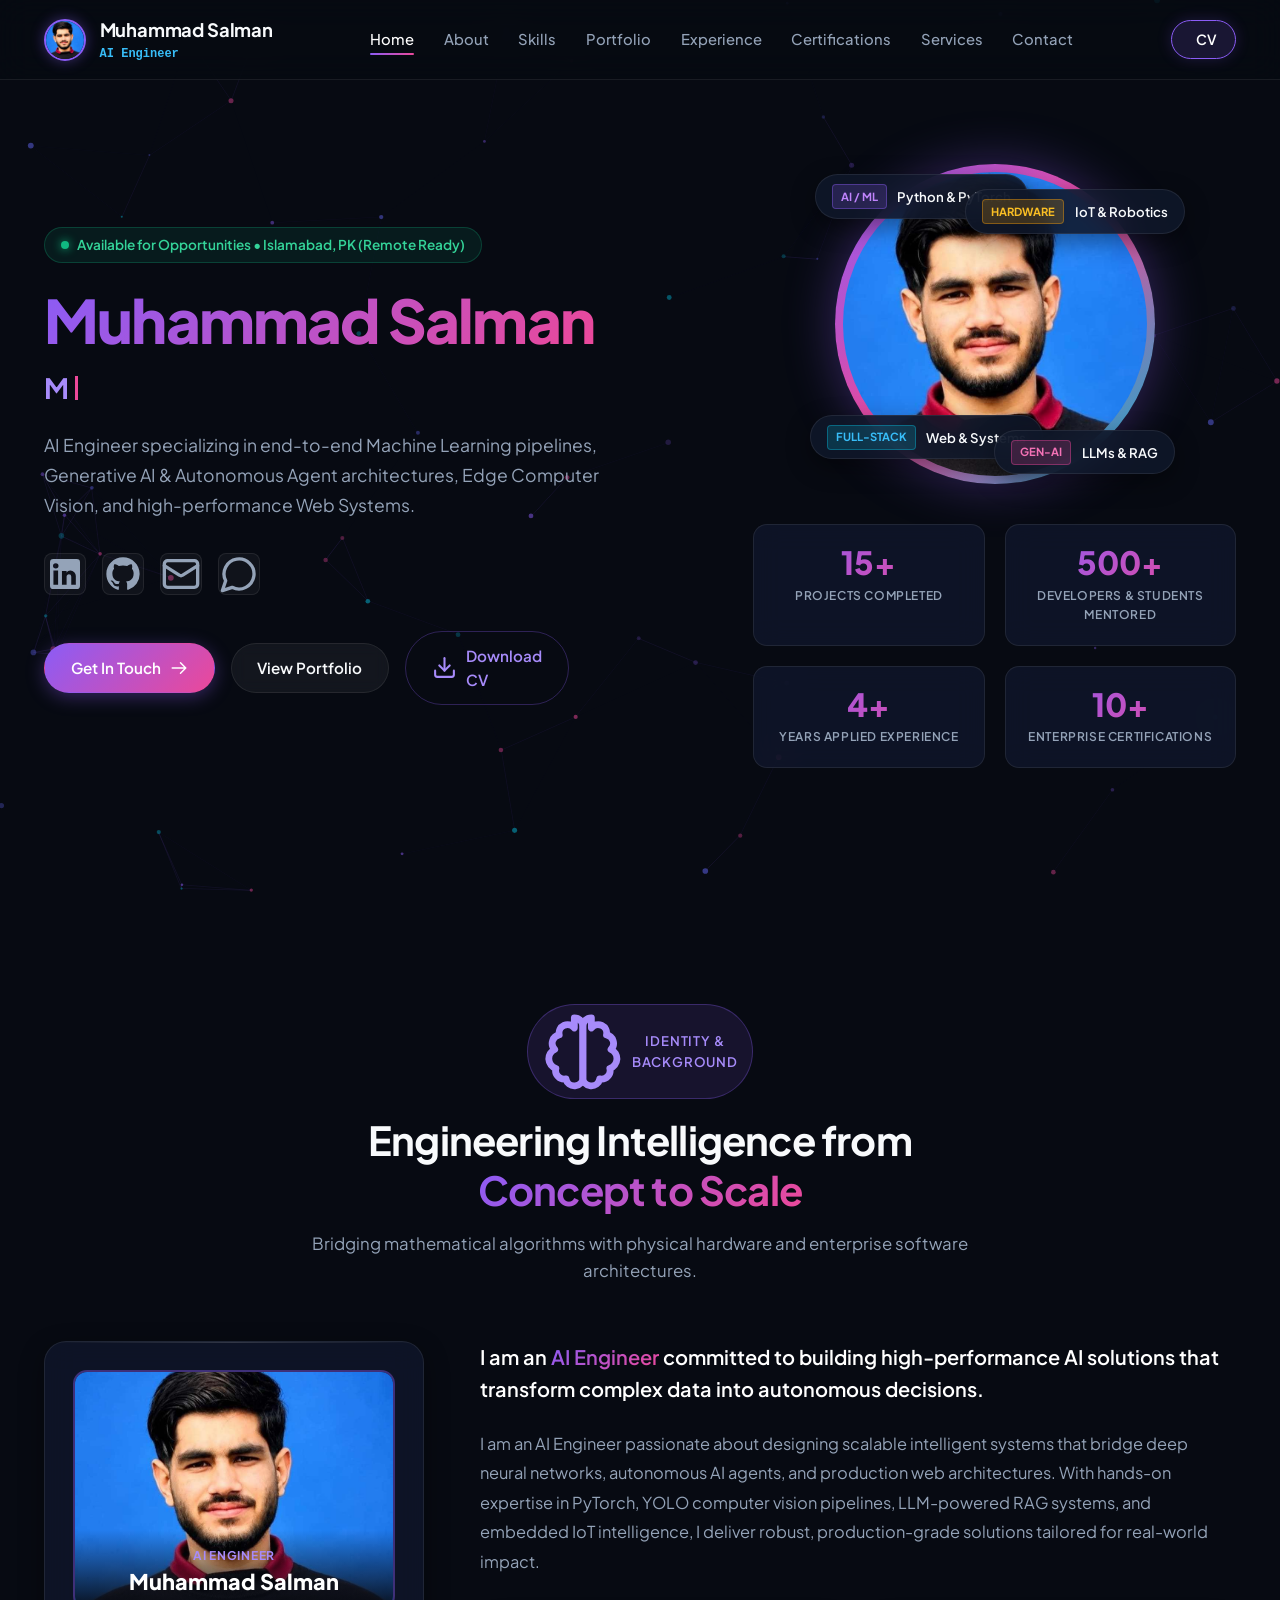
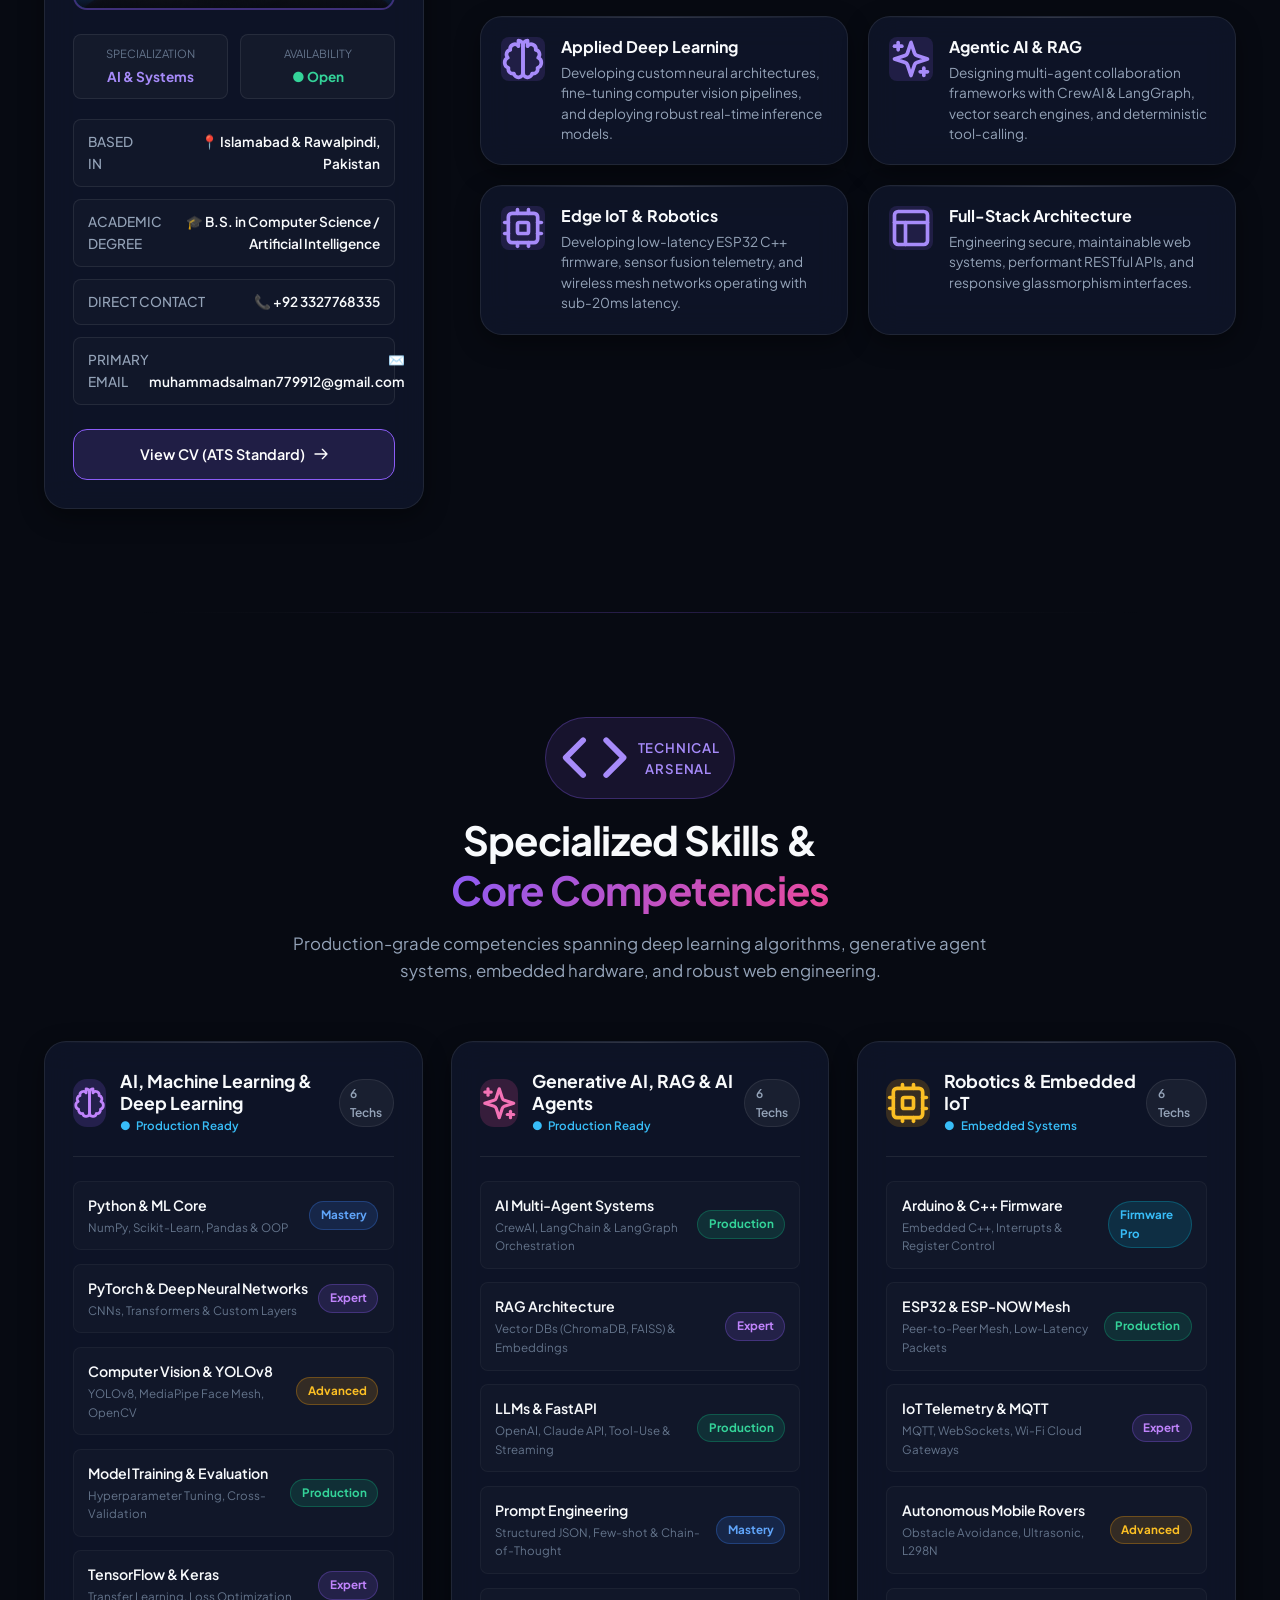
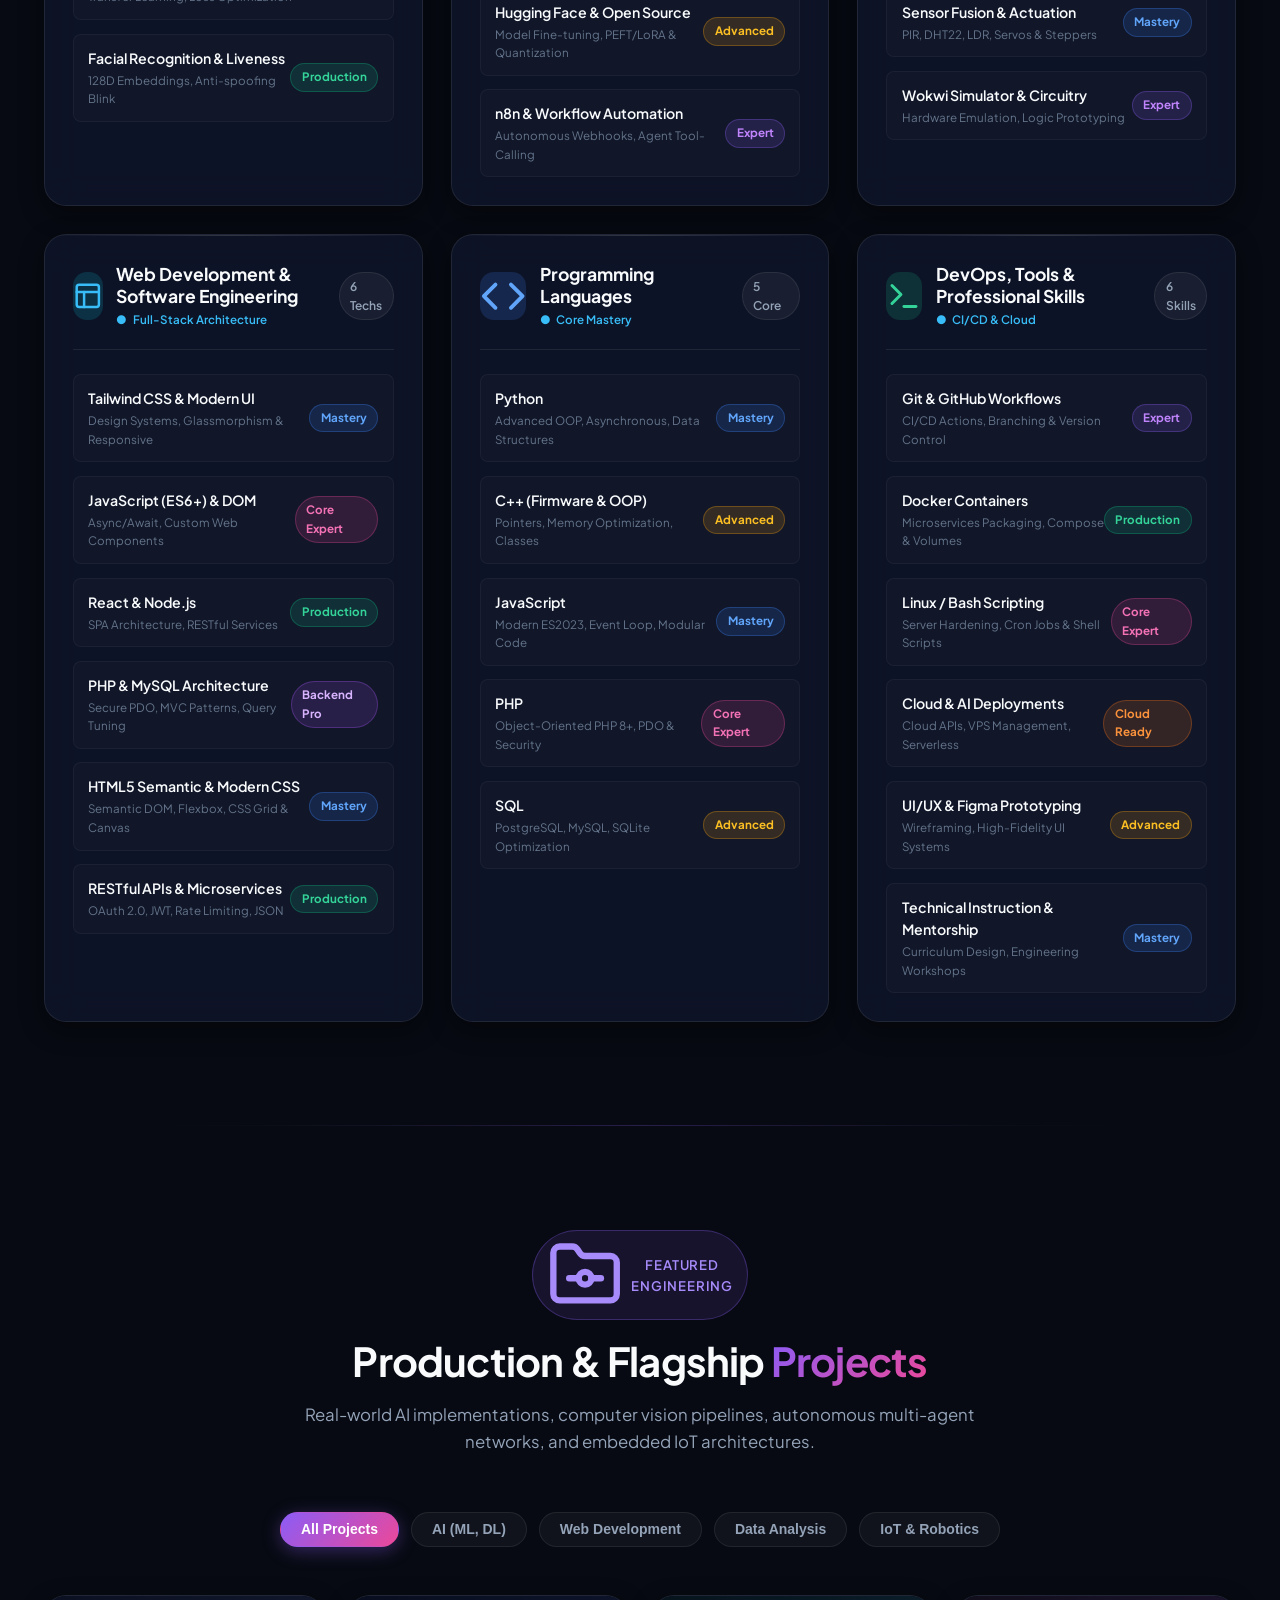
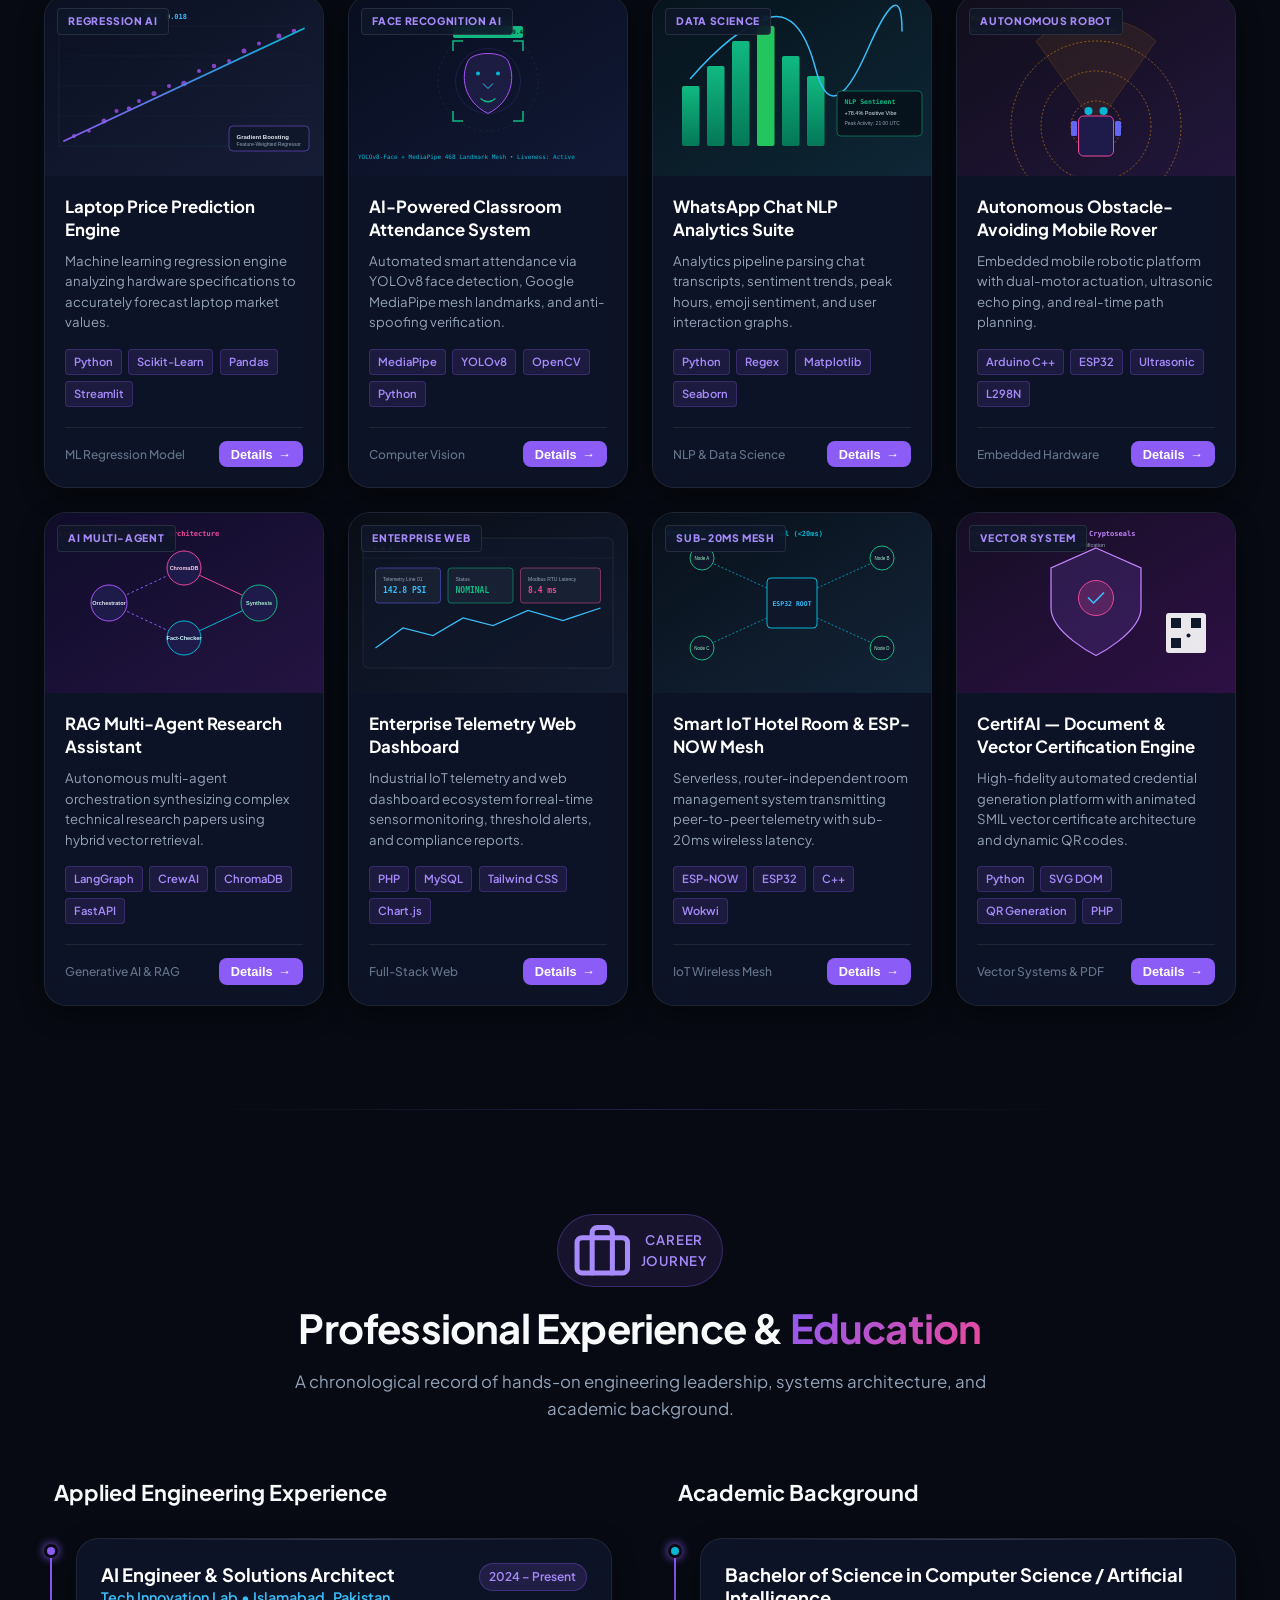
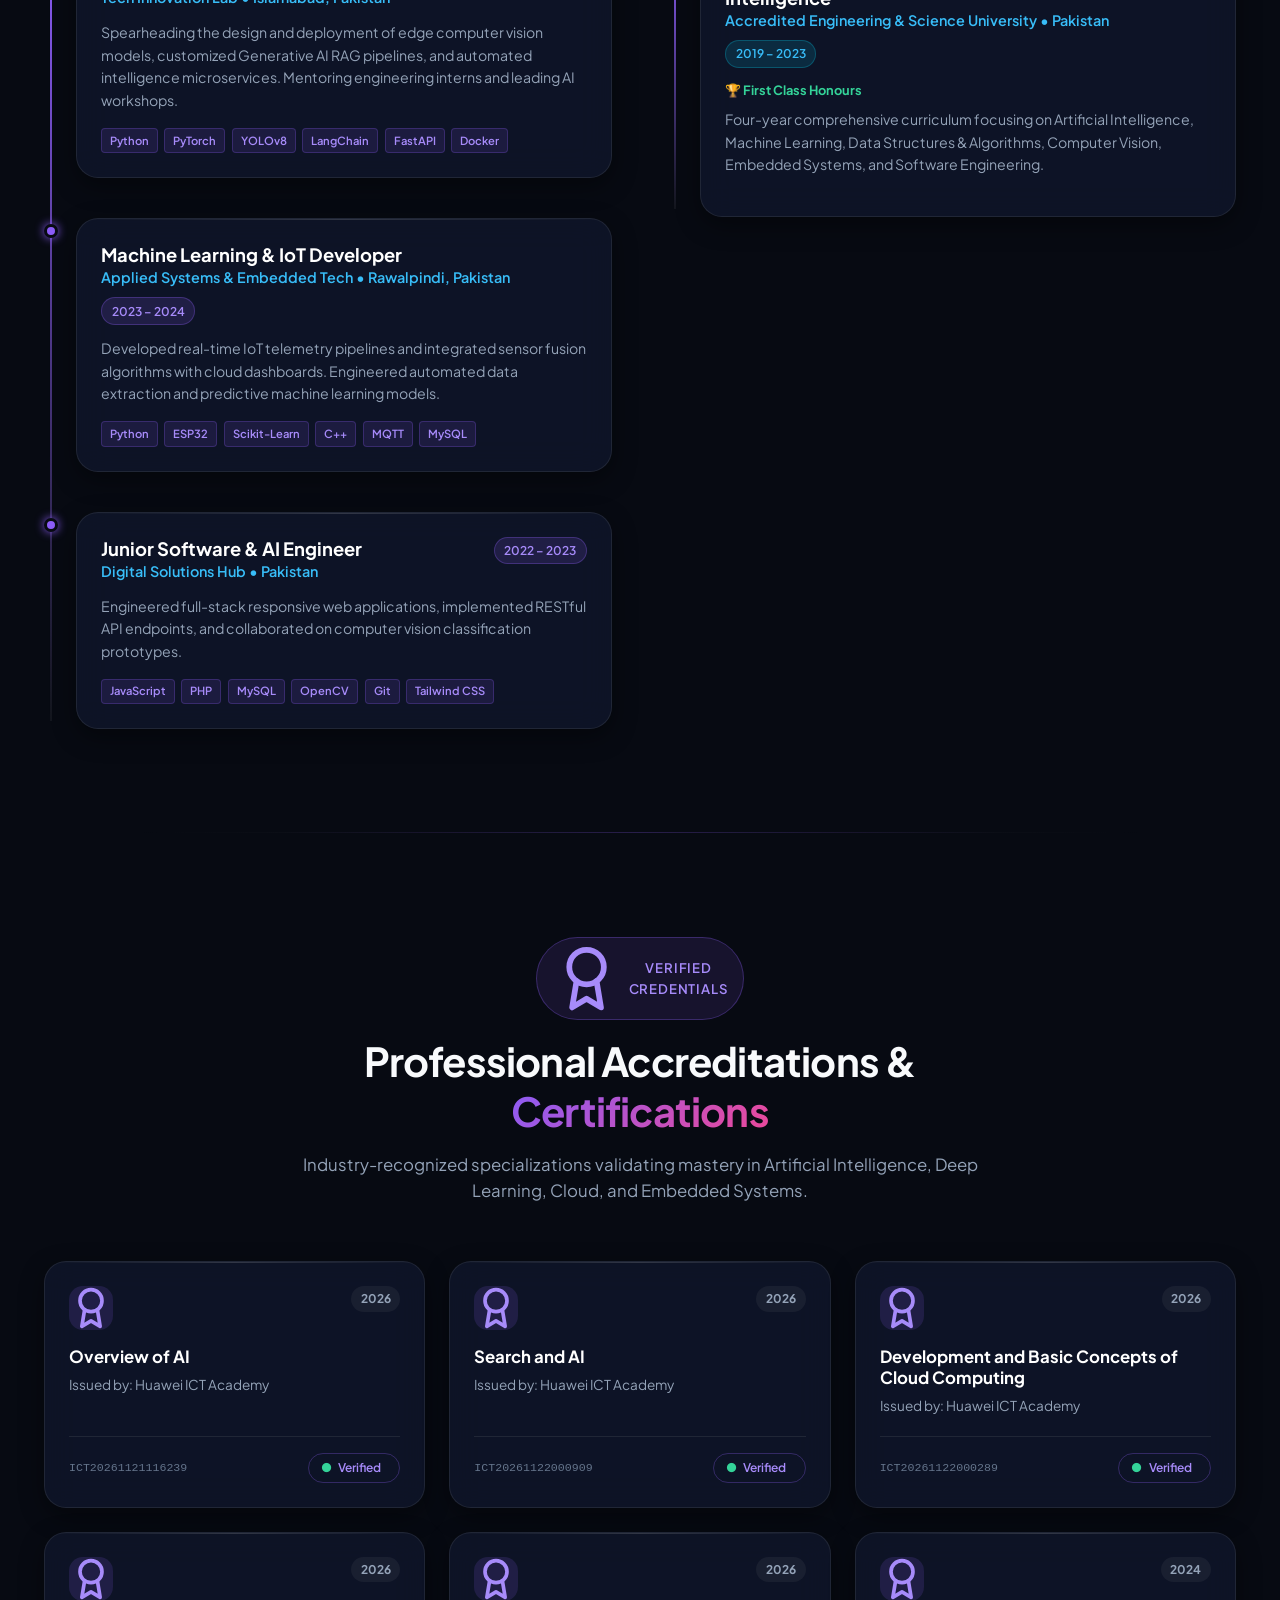
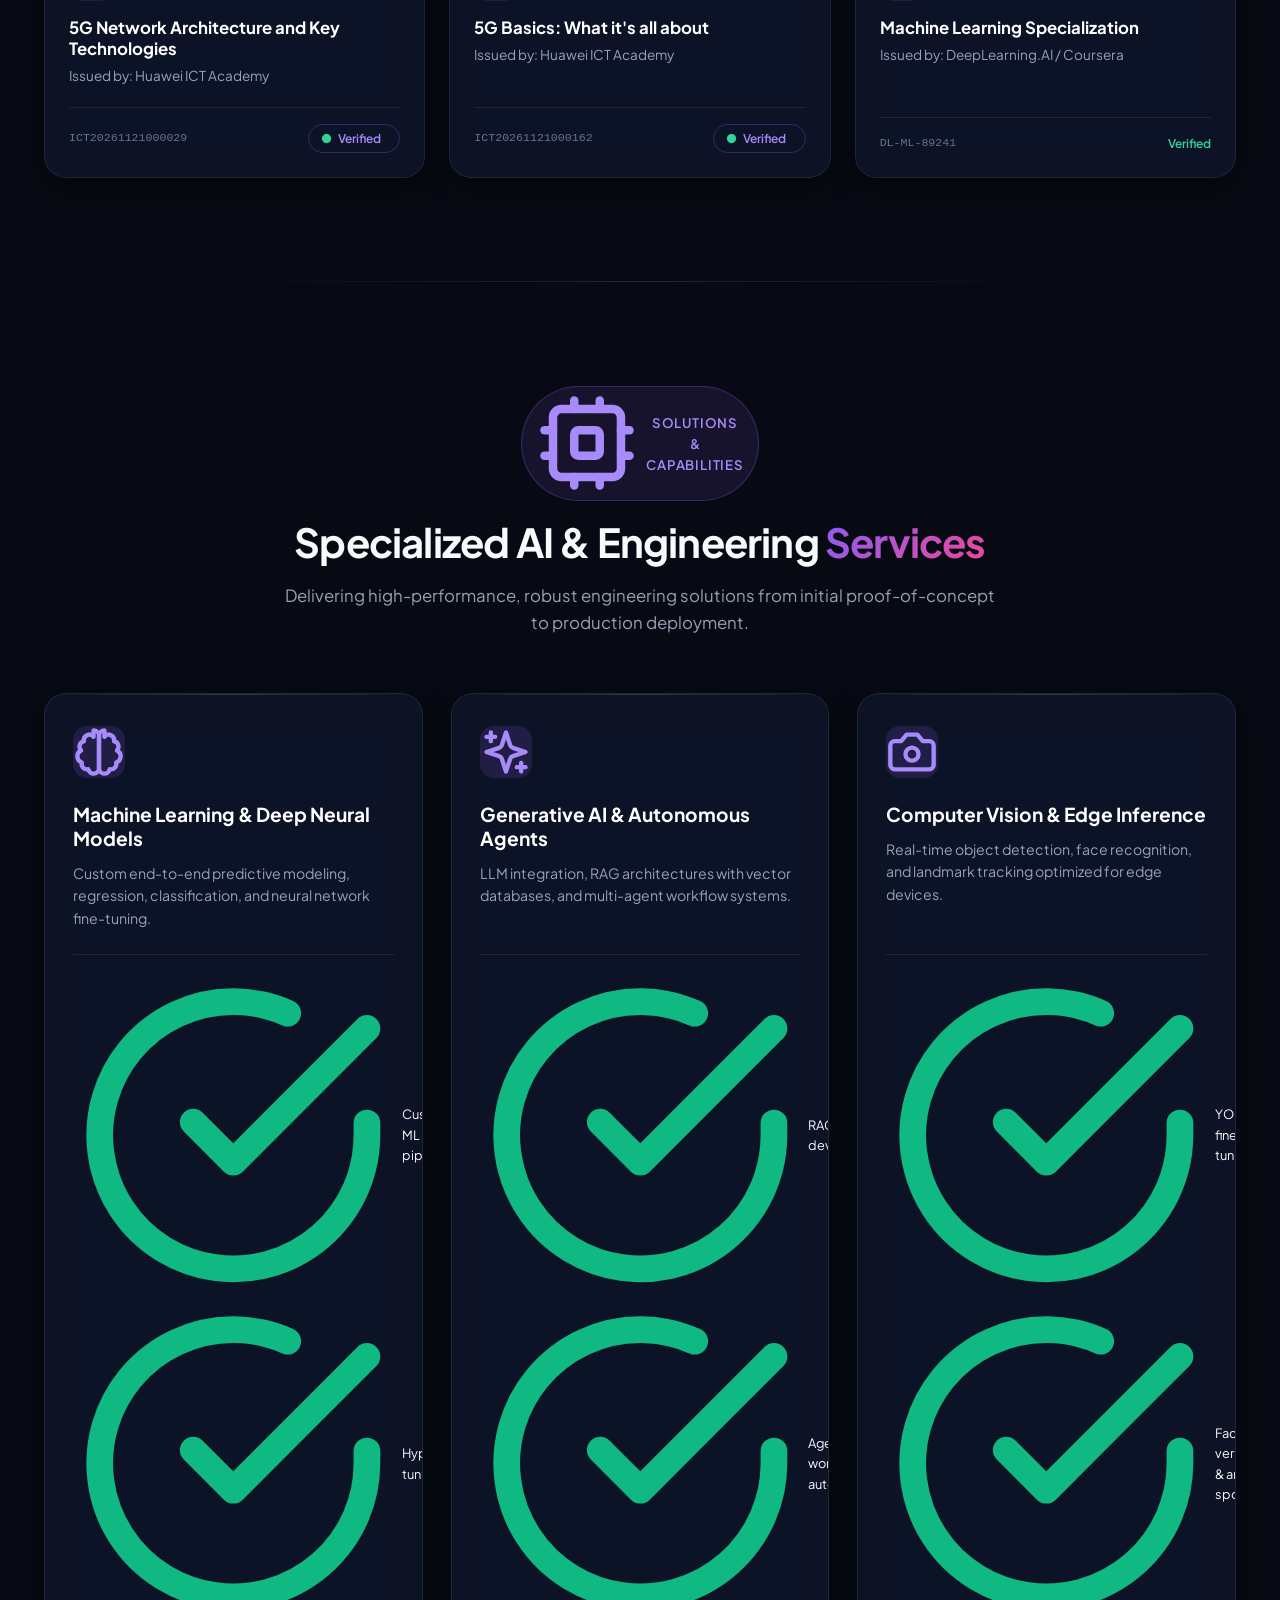
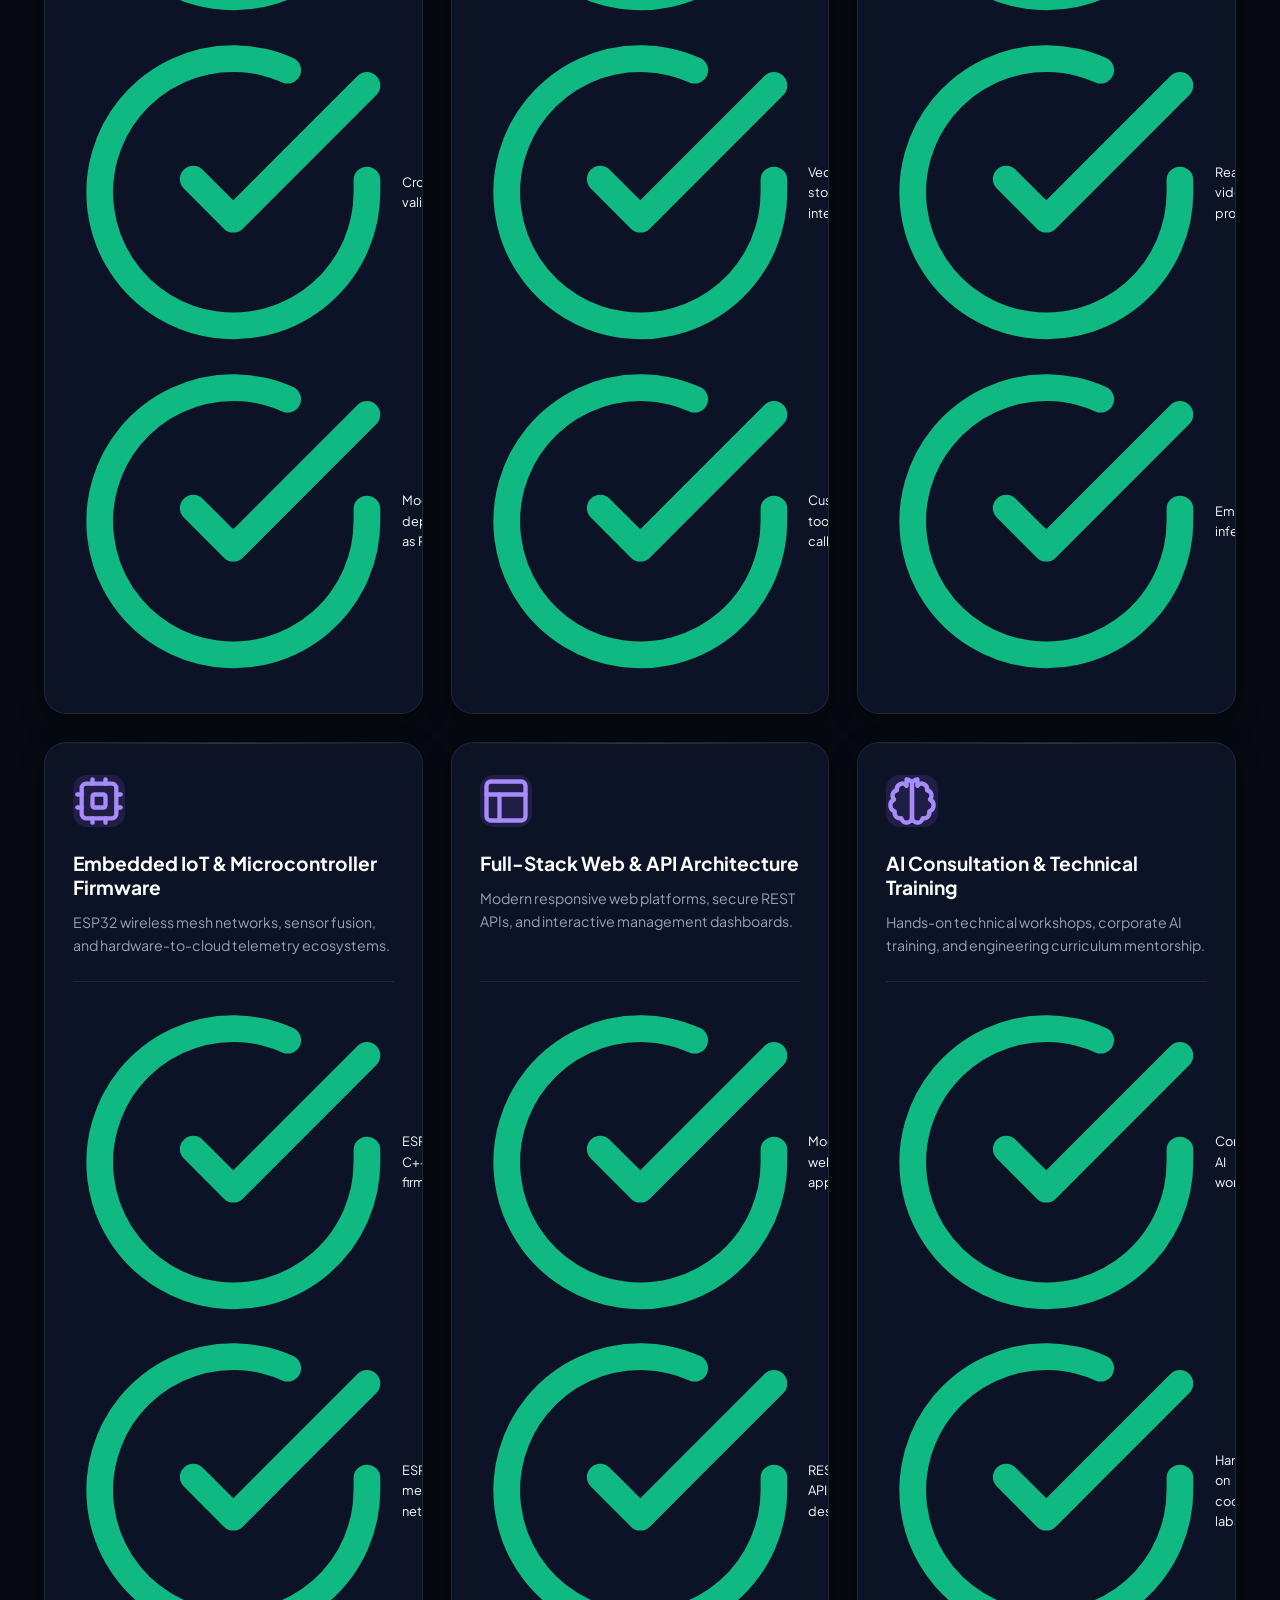
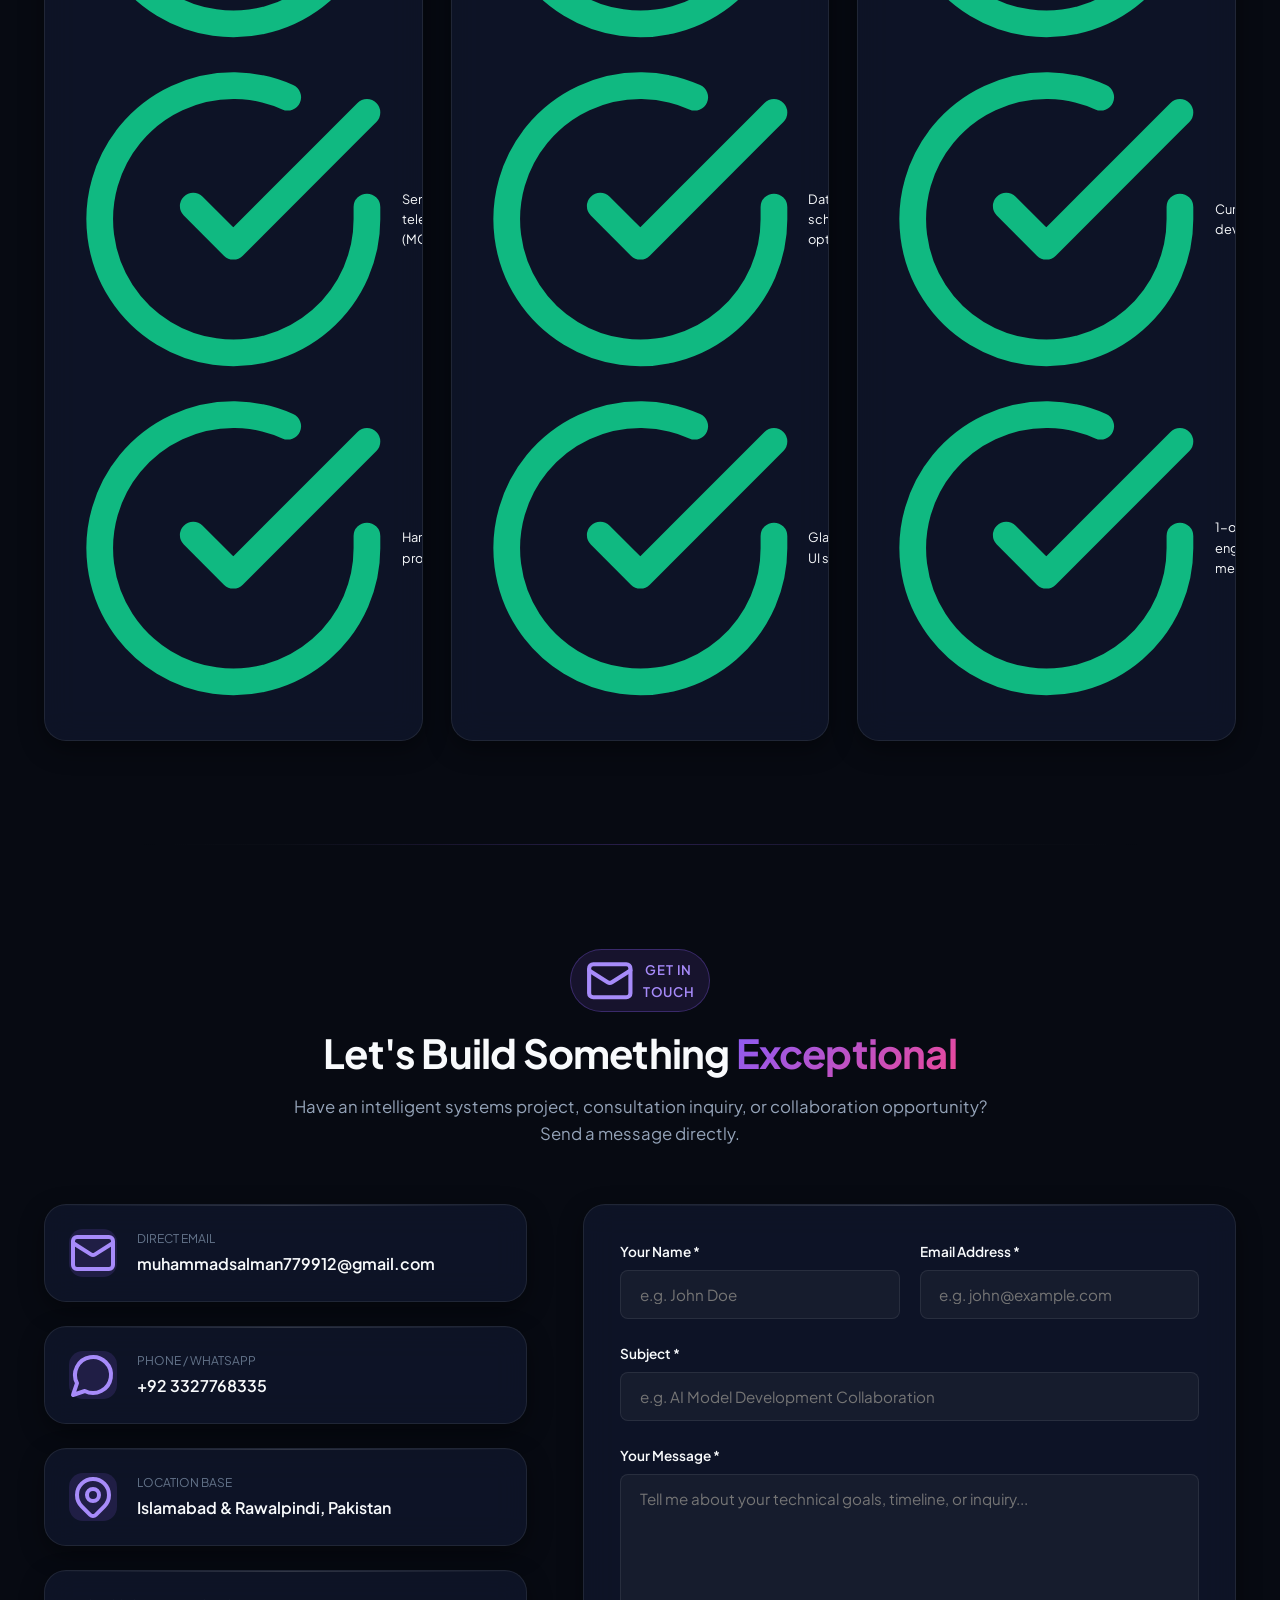
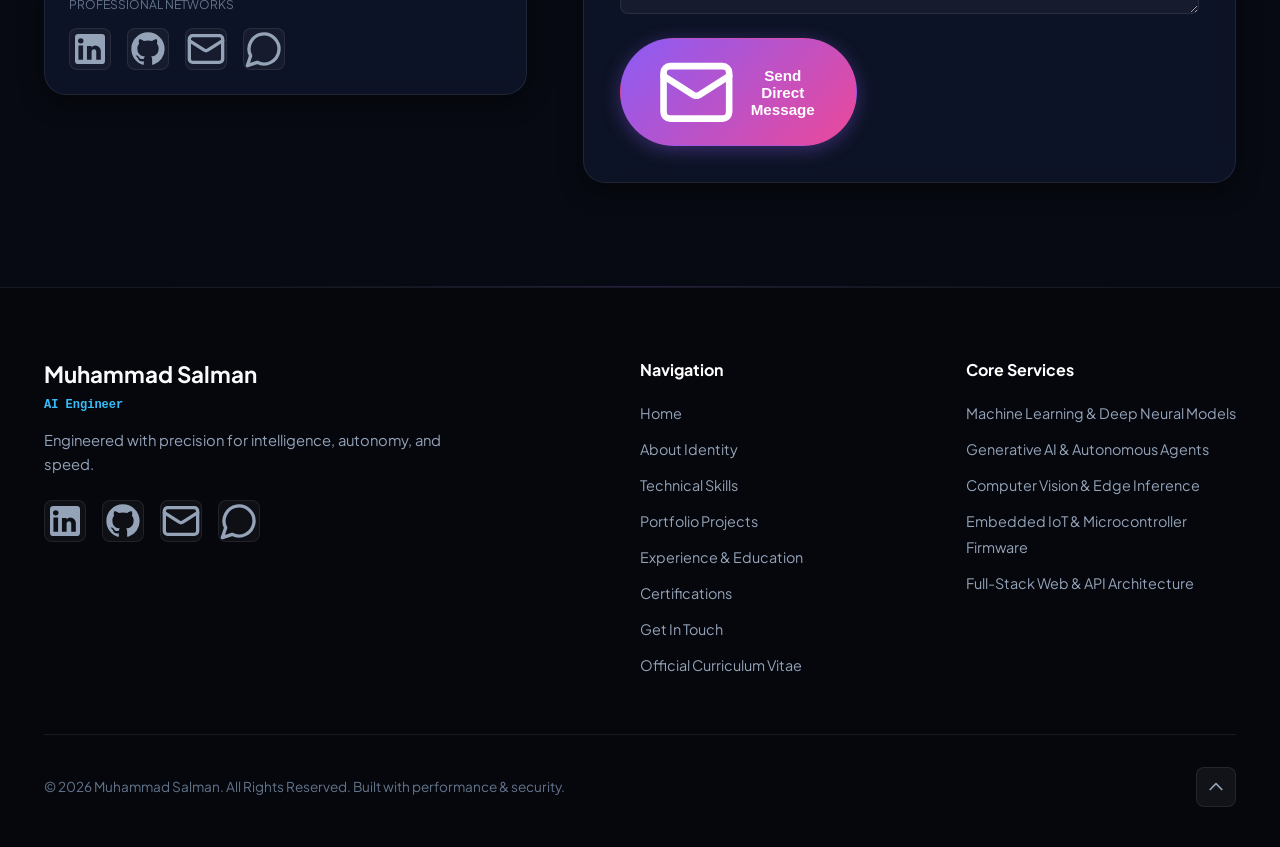
==== index.html @ 9a52bf02 "feat: deploy static production build and enable GitHub Pages for muhammadsalman-portfolio" ====
<!DOCTYPE html>
<html lang="en">
<head>
  <meta charset="UTF-8">
  <meta name="viewport" content="width=device-width, initial-scale=1.0">
  <title>Muhammad Salman | AI Engineer</title>
  <meta name="description" content="Official portfolio of Muhammad Salman, AI Engineer specializing in Machine Learning, Generative AI Agents, Computer Vision, and Embedded IoT Systems.">
  <meta name="author" content="Muhammad Salman">
  <meta name="robots" content="index, follow">

  <!-- Open Graph / Social Media -->
  <meta property="og:type" content="website">
  <meta property="og:title" content="Muhammad Salman | AI Engineer">
  <meta property="og:description" content="Official portfolio of Muhammad Salman, AI Engineer specializing in Machine Learning, Generative AI Agents, Computer Vision, and Embedded IoT Systems.">
  <meta property="og:image" content="./assets/images/profile.jpg?v=1795277967">
  <meta property="og:url" content=".">

  <!-- Favicon -->
  <link rel="icon" type="image/svg+xml" href="./assets/images/favicon.svg?v=1795289616">

  <!-- Google Fonts: Plus Jakarta Sans & JetBrains Mono -->
  <link rel="preconnect" href="https://fonts.googleapis.com">
  <link rel="preconnect" href="https://fonts.gstatic.com" crossorigin>
  <link href="https://fonts.googleapis.com/css2?family=JetBrains+Mono:wght@400;500;700&family=Plus+Jakarta+Sans:wght@300;400;500;600;700;800&display=swap" rel="stylesheet">

  <!-- Stylesheets -->
  <link rel="stylesheet" href="./assets/css/main.css?v=1795289616">
  <link rel="stylesheet" href="./assets/css/components.css?v=1795289628">
</head>
<body>

  <!-- Background Interactive Neural Network Canvas -->
  <canvas id="network-canvas"></canvas>

  <div class="main-wrapper">
    <!-- Top Navigation Bar (Strictly NO admin links) -->
    <header class="site-header">
      <div class="container nav-container">
        <a href="#home" class="nav-brand">
          <img src="./assets/images/profile.jpg?v=1795277967" alt="Muhammad Salman" class="brand-avatar">
          <div class="brand-text">
            <span class="brand-name">Muhammad Salman</span>
            <span class="brand-role">AI Engineer</span>
          </div>
        </a>

        <!-- Desktop Navigation -->
        <nav>
          <ul class="nav-menu">
            <li><a href="#home" class="nav-link active">Home</a></li>
            <li><a href="#about" class="nav-link">About</a></li>
            <li><a href="#skills" class="nav-link">Skills</a></li>
            <li><a href="#portfolio" class="nav-link">Portfolio</a></li>
            <li><a href="#experience" class="nav-link">Experience</a></li>
            <li><a href="#certifications" class="nav-link">Certifications</a></li>
            <li><a href="#services" class="nav-link">Services</a></li>
            <li><a href="#contact" class="nav-link">Contact</a></li>
          </ul>
        </nav>

        <!-- Right Action: CV Button -->
        <div class="nav-actions">
          <a href="cv.html" class="nav-cv-btn">
            <svg class="w-4 h-4" fill="none" stroke="currentColor" stroke-width="2" stroke-linecap="round" stroke-linejoin="round" viewBox="0 0 24 24"><path d="M15 2H6a2 2 0 0 0-2 2v16a2 2 0 0 0 2 2h12a2 2 0 0 0 2-2V7Z"/><polyline points="14 2 14 8 20 8"/><line x1="16" x2="8" y1="13" y2="13"/><line x1="16" x2="8" y1="17" y2="17"/><line x1="10" x2="8" y1="9" y2="9"/></svg>            <span>CV</span>
          </a>
          <button class="nav-toggle" aria-label="Toggle navigation">
            <svg width="24" height="24" fill="none" stroke="currentColor" stroke-width="2" viewBox="0 0 24 24">
              <path stroke-linecap="round" stroke-linejoin="round" d="M4 6h16M4 12h16M4 18h16"></path>
            </svg>
          </button>
        </div>
      </div>
    </header>

<section id="home" class="hero-section">
  <div class="container">
    <div class="hero-grid">
      <!-- Left Column: Content & Intro -->
      <div class="hero-intro">
        <div class="hero-status-pill">
          <span class="status-dot-pulse"></span>
          <span>Available for Opportunities • Islamabad, PK (Remote Ready)</span>
        </div>

        <h1 class="hero-name">
          <span class="gradient-text">Muhammad Salman</span>
        </h1>

        <div class="hero-typed-wrapper">
          <span id="hero-typed-text"></span>
          <span class="typed-cursor"></span>
        </div>

        <p class="hero-bio">
          AI Engineer specializing in end-to-end Machine Learning pipelines, Generative AI &amp; Autonomous Agent architectures, Edge Computer Vision, and high-performance Web Systems.        </p>

        <!-- Social Media Profiles -->
        <div class="hero-socials">
                      <a href="https://linkedin.com/in/muhammad-salman-ai" target="_blank" rel="noopener noreferrer" class="social-icon-btn" title="LinkedIn" aria-label="LinkedIn">
              <svg class="w-5 h-5" fill="currentColor" viewBox="0 0 24 24"><path d="M19 3a2 2 0 0 1 2 2v14a2 2 0 0 1-2 2H5a2 2 0 0 1-2-2V5a2 2 0 0 1 2-2h14m-.5 15.5v-5.3a3.26 3.26 0 0 0-3.26-3.26c-.85 0-1.84.52-2.28 1.3v-1.11h-2.79v8.37h2.79v-4.93c0-.77.62-1.4 1.39-1.4a1.4 1.4 0 0 1 1.4 1.4v4.93h2.75M6.46 8.76a1.64 1.64 0 1 0 0-3.28 1.64 1.64 0 0 0 0 3.28m1.4 9.74V9.93H5.06v8.57h2.8z"/></svg>            </a>
                      <a href="https://github.com/salmankhansherani7-lang" target="_blank" rel="noopener noreferrer" class="social-icon-btn" title="GitHub" aria-label="GitHub">
              <svg class="w-5 h-5" fill="currentColor" viewBox="0 0 24 24"><path d="M12 2C6.477 2 2 6.484 2 12.017c0 4.425 2.865 8.18 6.839 9.504.5.092.682-.217.682-.483 0-.237-.008-.868-.013-1.703-2.782.605-3.369-1.343-3.369-1.343-.454-1.158-1.11-1.466-1.11-1.466-.908-.62.069-.608.069-.608 1.003.07 1.53 1.032 1.53 1.032.892 1.53 2.341 1.088 2.91.832.092-.647.35-1.088.636-1.338-2.22-.253-4.555-1.113-4.555-4.951 0-1.093.39-1.988 1.029-2.688-.103-.253-.446-1.272.098-2.65 0 0 .84-.27 2.75 1.026A9.564 9.564 0 0 1 12 6.844c.85.004 1.705.115 2.504.337 1.909-1.296 2.747-1.027 2.747-1.027.546 1.379.202 2.398.1 2.651.64.7 1.028 1.595 1.028 2.688 0 3.848-2.339 4.695-4.566 4.943.359.309.678.92.678 1.855 0 1.338-.012 2.419-.012 2.747 0 .268.18.58.688.482A10.019 10.019 0 0 0 22 12.017C22 6.484 17.522 2 12 2z"/></svg>            </a>
                      <a href="mailto:contact@muhammadsalman.ai" target="_blank" rel="noopener noreferrer" class="social-icon-btn" title="Email" aria-label="Email">
              <svg class="w-5 h-5" fill="none" stroke="currentColor" stroke-width="2" stroke-linecap="round" stroke-linejoin="round" viewBox="0 0 24 24"><rect width="20" height="16" x="2" y="4" rx="2"/><path d="m22 7-8.97 5.7a1.94 1.94 0 0 1-2.06 0L2 7"/></svg>            </a>
                      <a href="https://wa.me/923001234567" target="_blank" rel="noopener noreferrer" class="social-icon-btn" title="WhatsApp" aria-label="WhatsApp">
              <svg class="w-5 h-5" fill="none" stroke="currentColor" stroke-width="2" stroke-linecap="round" stroke-linejoin="round" viewBox="0 0 24 24"><path d="M7.9 20A9 9 0 1 0 4 16.1L2 22Z"/></svg>            </a>
                  </div>

        <!-- Call to Action Buttons -->
        <div class="hero-buttons">
          <a href="#contact" class="btn btn-primary">
            <span>Get In Touch</span>
            <svg width="18" height="18" fill="none" stroke="currentColor" stroke-width="2" viewBox="0 0 24 24">
              <path stroke-linecap="round" stroke-linejoin="round" d="M14 5l7 7m0 0l-7 7m7-7H3"></path>
            </svg>
          </a>
          <a href="#portfolio" class="btn btn-secondary">
            <span>View Portfolio</span>
          </a>
          <a href="./assets/docs/Muhammad_Salman_CV.pdf?v=1795524690" download="Muhammad_Salman_CV.pdf" class="btn btn-outline">
            <svg class="w-4 h-4" fill="none" stroke="currentColor" stroke-width="2" stroke-linecap="round" stroke-linejoin="round" viewBox="0 0 24 24"><path d="M21 15v4a2 2 0 0 1-2 2H5a2 2 0 0 1-2-2v-4"/><polyline points="7 10 12 15 17 10"/><line x1="12" x2="12" y1="15" y2="3"/></svg>            <span>Download CV</span>
          </a>
        </div>
      </div>

      <!-- Right Column: Glowing Avatar & Orbiting Tech Badges -->
      <div class="hero-avatar-area">
        <div class="hero-avatar-wrapper">
          <div class="hero-avatar-inner">
            <img src="./assets/images/profile.jpg?v=1795277967" alt="Muhammad Salman" class="hero-avatar-img">
          </div>

          <!-- Orbiting Tech Badges (Matching Screenshot 4) -->
          <div class="floating-tag tag-top-left">
            <span class="tag-badge ai-ml">AI / ML</span>
            <span class="tag-title">Python & PyTorch</span>
          </div>

          <div class="floating-tag tag-top-right">
            <span class="tag-badge hardware">HARDWARE</span>
            <span class="tag-title">IoT & Robotics</span>
          </div>

          <div class="floating-tag tag-bottom-left">
            <span class="tag-badge full-stack">FULL-STACK</span>
            <span class="tag-title">Web & Systems</span>
          </div>

          <div class="floating-tag tag-bottom-right">
            <span class="tag-badge gen-ai">GEN-AI</span>
            <span class="tag-title">LLMs & RAG</span>
          </div>
        </div>

        <!-- 4 Metric Cards (Matching Screenshot 4) -->
        <div class="hero-stats-grid">
                      <div class="hero-stat-card">
              <div class="stat-number">15+</div>
              <div class="stat-label">Projects Completed</div>
            </div>
                      <div class="hero-stat-card">
              <div class="stat-number">500+</div>
              <div class="stat-label">Developers &amp; Students Mentored</div>
            </div>
                      <div class="hero-stat-card">
              <div class="stat-number">4+</div>
              <div class="stat-label">Years Applied Experience</div>
            </div>
                      <div class="hero-stat-card">
              <div class="stat-number">10+</div>
              <div class="stat-label">Enterprise Certifications</div>
            </div>
                  </div>
      </div>
    </div>
  </div>
</section>
<section id="about" class="site-section">
  <div class="container">
    <div class="section-header">
      <span class="section-badge">
        <svg class="w-4 h-4" fill="none" stroke="currentColor" stroke-width="2" stroke-linecap="round" stroke-linejoin="round" viewBox="0 0 24 24"><path d="M9.5 2A2.5 2.5 0 0 1 12 4.5v15a2.5 2.5 0 0 1-4.96.44 2.5 2.5 0 0 1-2.96-3.08 3 3 0 0 1-.34-5.58 2.5 2.5 0 0 1 1.32-4.24 2.5 2.5 0 0 1 4.44-2.04z"/><path d="M14.5 2A2.5 2.5 0 0 0 12 4.5v15a2.5 2.5 0 0 0 4.96.44 2.5 2.5 0 0 0 2.96-3.08 3 3 0 0 0 .34-5.58 2.5 2.5 0 0 0-1.32-4.24 2.5 2.5 0 0 0-4.44-2.04z"/></svg>        <span>Identity & Background</span>
      </span>
      <h2 class="section-title">Engineering Intelligence from <span class="gradient-text">Concept to Scale</span></h2>
      <p class="section-subtitle">Bridging mathematical algorithms with physical hardware and enterprise software architectures.</p>
    </div>

    <div class="about-grid">
      <!-- Left: Identity Information Card (Matching Screenshot 2) -->
      <div class="glass-card about-card">
        <div class="about-card-photo-wrapper">
          <img src="./assets/images/profile.jpg?v=1795277967" alt="Muhammad Salman" class="about-card-photo">
          <div class="about-card-name-overlay">
            <div class="about-card-role-title">AI Engineer</div>
            <div class="about-card-name">Muhammad Salman</div>
          </div>
        </div>

        <!-- Pill Row: Specialization & Availability -->
        <div class="about-pills-row">
          <div class="about-pill-box">
            <div class="about-pill-label">Specialization</div>
            <div class="about-pill-val">AI & Systems</div>
          </div>
          <div class="about-pill-box">
            <div class="about-pill-label">Availability</div>
            <div class="about-pill-val open">● Open</div>
          </div>
        </div>

        <!-- Info List -->
        <div class="about-info-list">
          <div class="about-info-item">
            <span class="about-info-key">BASED IN</span>
            <span class="about-info-value">📍 Islamabad &amp; Rawalpindi, Pakistan</span>
          </div>

          <div class="about-info-item">
            <span class="about-info-key">ACADEMIC DEGREE</span>
            <span class="about-info-value">🎓 B.S. in Computer Science / Artificial Intelligence</span>
          </div>

          <div class="about-info-item">
            <span class="about-info-key">DIRECT CONTACT</span>
            <span class="about-info-value">📞 +92 3327768335</span>
          </div>

          <div class="about-info-item">
            <span class="about-info-key">PRIMARY EMAIL</span>
            <span class="about-info-value">✉️ muhammadsalman779912@gmail.com</span>
          </div>
        </div>

        <!-- Curriculum Vitae Action -->
        <a href="cv.html" class="about-cv-action-btn">
          <span>View CV (ATS Standard)</span>
          <svg width="16" height="16" fill="none" stroke="currentColor" stroke-width="2" viewBox="0 0 24 24">
            <path stroke-linecap="round" stroke-linejoin="round" d="M14 5l7 7m0 0l-7 7m7-7H3"></path>
          </svg>
        </a>
      </div>

      <!-- Right: Detailed Narrative & Core Focus Pillars -->
      <div class="about-narrative">
        <p class="about-lead">
          I am an <span class="gradient-text">AI Engineer</span> committed to building high-performance AI solutions that transform complex data into autonomous decisions.
        </p>

        <p class="about-desc">
          I am an AI Engineer passionate about designing scalable intelligent systems that bridge deep neural networks, autonomous AI agents, and production web architectures. With hands-on expertise in PyTorch, YOLO computer vision pipelines, LLM-powered RAG systems, and embedded IoT intelligence, I deliver robust, production-grade solutions tailored for real-world impact.        </p>

        <!-- 4 Core Pillars Grid -->
        <div class="about-highlights-grid">
          <div class="glass-card about-highlight-card">
            <div class="highlight-icon-wrap">
              <svg class="w-6 h-6" fill="none" stroke="currentColor" stroke-width="2" stroke-linecap="round" stroke-linejoin="round" viewBox="0 0 24 24"><path d="M9.5 2A2.5 2.5 0 0 1 12 4.5v15a2.5 2.5 0 0 1-4.96.44 2.5 2.5 0 0 1-2.96-3.08 3 3 0 0 1-.34-5.58 2.5 2.5 0 0 1 1.32-4.24 2.5 2.5 0 0 1 4.44-2.04z"/><path d="M14.5 2A2.5 2.5 0 0 0 12 4.5v15a2.5 2.5 0 0 0 4.96.44 2.5 2.5 0 0 0 2.96-3.08 3 3 0 0 0 .34-5.58 2.5 2.5 0 0 0-1.32-4.24 2.5 2.5 0 0 0-4.44-2.04z"/></svg>            </div>
            <div>
              <h4 class="highlight-title">Applied Deep Learning</h4>
              <p class="highlight-desc">Developing custom neural architectures, fine-tuning computer vision pipelines, and deploying robust real-time inference models.</p>
            </div>
          </div>

          <div class="glass-card about-highlight-card">
            <div class="highlight-icon-wrap">
              <svg class="w-6 h-6" fill="none" stroke="currentColor" stroke-width="2" stroke-linecap="round" stroke-linejoin="round" viewBox="0 0 24 24"><path d="m12 3-1.912 5.813a2 2 0 0 1-1.275 1.275L3 12l5.813 1.912a2 2 0 0 1 1.275 1.275L12 21l1.912-5.813a2 2 0 0 1 1.275-1.275L21 12l-5.813-1.912a2 2 0 0 1-1.275-1.275L12 3Z"/><path d="M5 3v4"/><path d="M19 17v4"/><path d="M3 5h4"/><path d="M17 19h4"/></svg>            </div>
            <div>
              <h4 class="highlight-title">Agentic AI & RAG</h4>
              <p class="highlight-desc">Designing multi-agent collaboration frameworks with CrewAI & LangGraph, vector search engines, and deterministic tool-calling.</p>
            </div>
          </div>

          <div class="glass-card about-highlight-card">
            <div class="highlight-icon-wrap">
              <svg class="w-6 h-6" fill="none" stroke="currentColor" stroke-width="2" stroke-linecap="round" stroke-linejoin="round" viewBox="0 0 24 24"><rect width="16" height="16" x="4" y="4" rx="2"/><rect width="6" height="6" x="9" y="9" rx="1"/><path d="M15 2v2"/><path d="M15 20v2"/><path d="M2 15h2"/><path d="M2 9h2"/><path d="M20 15h2"/><path d="M20 9h2"/><path d="M9 2v2"/><path d="M9 20v2"/></svg>            </div>
            <div>
              <h4 class="highlight-title">Edge IoT & Robotics</h4>
              <p class="highlight-desc">Developing low-latency ESP32 C++ firmware, sensor fusion telemetry, and wireless mesh networks operating with sub-20ms latency.</p>
            </div>
          </div>

          <div class="glass-card about-highlight-card">
            <div class="highlight-icon-wrap">
              <svg class="w-6 h-6" fill="none" stroke="currentColor" stroke-width="2" stroke-linecap="round" stroke-linejoin="round" viewBox="0 0 24 24"><rect width="18" height="18" x="3" y="3" rx="2" ry="2"/><line x1="3" x2="21" y1="9" y2="9"/><line x1="9" x2="9" y1="21" y2="9"/></svg>            </div>
            <div>
              <h4 class="highlight-title">Full-Stack Architecture</h4>
              <p class="highlight-desc">Engineering secure, maintainable web systems, performant RESTful APIs, and responsive glassmorphism interfaces.</p>
            </div>
          </div>
        </div>
      </div>
    </div>
  </div>
</section>

<section id="skills" class="site-section">
  <div class="container">
    <div class="section-header">
      <span class="section-badge">
        <svg class="w-4 h-4" fill="none" stroke="currentColor" stroke-width="2" stroke-linecap="round" stroke-linejoin="round" viewBox="0 0 24 24"><polyline points="16 18 22 12 16 6"/><polyline points="8 6 2 12 8 18"/></svg>        <span>Technical Arsenal</span>
      </span>
      <h2 class="section-title">Specialized Skills & <span class="gradient-text">Core Competencies</span></h2>
      <p class="section-subtitle">Production-grade competencies spanning deep learning algorithms, generative agent systems, embedded hardware, and robust web engineering.</p>
    </div>

    <!-- 6-Category Skills Dashboard Grid (Matching Screenshot 3) -->
    <div class="skills-grid">
                      <div class="glass-card skill-category-card">
          <!-- Category Card Header -->
          <div class="category-card-header">
            <div class="cat-header-left">
              <div class="cat-icon-wrap ai-ml">
                <svg class="w-6 h-6" fill="none" stroke="currentColor" stroke-width="2" stroke-linecap="round" stroke-linejoin="round" viewBox="0 0 24 24"><path d="M9.5 2A2.5 2.5 0 0 1 12 4.5v15a2.5 2.5 0 0 1-4.96.44 2.5 2.5 0 0 1-2.96-3.08 3 3 0 0 1-.34-5.58 2.5 2.5 0 0 1 1.32-4.24 2.5 2.5 0 0 1 4.44-2.04z"/><path d="M14.5 2A2.5 2.5 0 0 0 12 4.5v15a2.5 2.5 0 0 0 4.96.44 2.5 2.5 0 0 0 2.96-3.08 3 3 0 0 0 .34-5.58 2.5 2.5 0 0 0-1.32-4.24 2.5 2.5 0 0 0-4.44-2.04z"/></svg>              </div>
              <div class="cat-title-block">
                <h3>AI, Machine Learning &amp; Deep Learning</h3>
                <div class="cat-status-badge">
                  <span>●</span>
                  <span>Production Ready</span>
                </div>
              </div>
            </div>
            <span class="cat-count-badge">6 Techs</span>
          </div>

          <!-- Skills List -->
          <div class="category-skills-list">
                          <div class="skill-row">
                <div class="skill-meta">
                  <span class="skill-name">Python &amp; ML Core</span>
                                      <span class="skill-desc">NumPy, Scikit-Learn, Pandas &amp; OOP</span>
                                  </div>
                <span class="skill-pill mastery">
                  Mastery                </span>
              </div>
                          <div class="skill-row">
                <div class="skill-meta">
                  <span class="skill-name">PyTorch &amp; Deep Neural Networks</span>
                                      <span class="skill-desc">CNNs, Transformers &amp; Custom Layers</span>
                                  </div>
                <span class="skill-pill expert">
                  Expert                </span>
              </div>
                          <div class="skill-row">
                <div class="skill-meta">
                  <span class="skill-name">Computer Vision &amp; YOLOv8</span>
                                      <span class="skill-desc">YOLOv8, MediaPipe Face Mesh, OpenCV</span>
                                  </div>
                <span class="skill-pill advanced">
                  Advanced                </span>
              </div>
                          <div class="skill-row">
                <div class="skill-meta">
                  <span class="skill-name">Model Training &amp; Evaluation</span>
                                      <span class="skill-desc">Hyperparameter Tuning, Cross-Validation</span>
                                  </div>
                <span class="skill-pill production">
                  Production                </span>
              </div>
                          <div class="skill-row">
                <div class="skill-meta">
                  <span class="skill-name">TensorFlow &amp; Keras</span>
                                      <span class="skill-desc">Transfer Learning, Loss Optimization</span>
                                  </div>
                <span class="skill-pill expert">
                  Expert                </span>
              </div>
                          <div class="skill-row">
                <div class="skill-meta">
                  <span class="skill-name">Facial Recognition &amp; Liveness</span>
                                      <span class="skill-desc">128D Embeddings, Anti-spoofing Blink</span>
                                  </div>
                <span class="skill-pill production">
                  Production                </span>
              </div>
                      </div>
        </div>
                      <div class="glass-card skill-category-card">
          <!-- Category Card Header -->
          <div class="category-card-header">
            <div class="cat-header-left">
              <div class="cat-icon-wrap gen-ai">
                <svg class="w-6 h-6" fill="none" stroke="currentColor" stroke-width="2" stroke-linecap="round" stroke-linejoin="round" viewBox="0 0 24 24"><path d="m12 3-1.912 5.813a2 2 0 0 1-1.275 1.275L3 12l5.813 1.912a2 2 0 0 1 1.275 1.275L12 21l1.912-5.813a2 2 0 0 1 1.275-1.275L21 12l-5.813-1.912a2 2 0 0 1-1.275-1.275L12 3Z"/><path d="M5 3v4"/><path d="M19 17v4"/><path d="M3 5h4"/><path d="M17 19h4"/></svg>              </div>
              <div class="cat-title-block">
                <h3>Generative AI, RAG &amp; AI Agents</h3>
                <div class="cat-status-badge">
                  <span>●</span>
                  <span>Production Ready</span>
                </div>
              </div>
            </div>
            <span class="cat-count-badge">6 Techs</span>
          </div>

          <!-- Skills List -->
          <div class="category-skills-list">
                          <div class="skill-row">
                <div class="skill-meta">
                  <span class="skill-name">AI Multi-Agent Systems</span>
                                      <span class="skill-desc">CrewAI, LangChain &amp; LangGraph Orchestration</span>
                                  </div>
                <span class="skill-pill production">
                  Production                </span>
              </div>
                          <div class="skill-row">
                <div class="skill-meta">
                  <span class="skill-name">RAG Architecture</span>
                                      <span class="skill-desc">Vector DBs (ChromaDB, FAISS) &amp; Embeddings</span>
                                  </div>
                <span class="skill-pill expert">
                  Expert                </span>
              </div>
                          <div class="skill-row">
                <div class="skill-meta">
                  <span class="skill-name">LLMs &amp; FastAPI</span>
                                      <span class="skill-desc">OpenAI, Claude API, Tool-Use &amp; Streaming</span>
                                  </div>
                <span class="skill-pill production">
                  Production                </span>
              </div>
                          <div class="skill-row">
                <div class="skill-meta">
                  <span class="skill-name">Prompt Engineering</span>
                                      <span class="skill-desc">Structured JSON, Few-shot &amp; Chain-of-Thought</span>
                                  </div>
                <span class="skill-pill mastery">
                  Mastery                </span>
              </div>
                          <div class="skill-row">
                <div class="skill-meta">
                  <span class="skill-name">Hugging Face &amp; Open Source</span>
                                      <span class="skill-desc">Model Fine-tuning, PEFT/LoRA &amp; Quantization</span>
                                  </div>
                <span class="skill-pill advanced">
                  Advanced                </span>
              </div>
                          <div class="skill-row">
                <div class="skill-meta">
                  <span class="skill-name">n8n &amp; Workflow Automation</span>
                                      <span class="skill-desc">Autonomous Webhooks, Agent Tool-Calling</span>
                                  </div>
                <span class="skill-pill expert">
                  Expert                </span>
              </div>
                      </div>
        </div>
                      <div class="glass-card skill-category-card">
          <!-- Category Card Header -->
          <div class="category-card-header">
            <div class="cat-header-left">
              <div class="cat-icon-wrap robotics">
                <svg class="w-6 h-6" fill="none" stroke="currentColor" stroke-width="2" stroke-linecap="round" stroke-linejoin="round" viewBox="0 0 24 24"><rect width="16" height="16" x="4" y="4" rx="2"/><rect width="6" height="6" x="9" y="9" rx="1"/><path d="M15 2v2"/><path d="M15 20v2"/><path d="M2 15h2"/><path d="M2 9h2"/><path d="M20 15h2"/><path d="M20 9h2"/><path d="M9 2v2"/><path d="M9 20v2"/></svg>              </div>
              <div class="cat-title-block">
                <h3>Robotics &amp; Embedded IoT</h3>
                <div class="cat-status-badge">
                  <span>●</span>
                  <span>Embedded Systems</span>
                </div>
              </div>
            </div>
            <span class="cat-count-badge">6 Techs</span>
          </div>

          <!-- Skills List -->
          <div class="category-skills-list">
                          <div class="skill-row">
                <div class="skill-meta">
                  <span class="skill-name">Arduino &amp; C++ Firmware</span>
                                      <span class="skill-desc">Embedded C++, Interrupts &amp; Register Control</span>
                                  </div>
                <span class="skill-pill firmware-pro">
                  Firmware Pro                </span>
              </div>
                          <div class="skill-row">
                <div class="skill-meta">
                  <span class="skill-name">ESP32 &amp; ESP-NOW Mesh</span>
                                      <span class="skill-desc">Peer-to-Peer Mesh, Low-Latency Packets</span>
                                  </div>
                <span class="skill-pill production">
                  Production                </span>
              </div>
                          <div class="skill-row">
                <div class="skill-meta">
                  <span class="skill-name">IoT Telemetry &amp; MQTT</span>
                                      <span class="skill-desc">MQTT, WebSockets, Wi-Fi Cloud Gateways</span>
                                  </div>
                <span class="skill-pill expert">
                  Expert                </span>
              </div>
                          <div class="skill-row">
                <div class="skill-meta">
                  <span class="skill-name">Autonomous Mobile Rovers</span>
                                      <span class="skill-desc">Obstacle Avoidance, Ultrasonic, L298N</span>
                                  </div>
                <span class="skill-pill advanced">
                  Advanced                </span>
              </div>
                          <div class="skill-row">
                <div class="skill-meta">
                  <span class="skill-name">Sensor Fusion &amp; Actuation</span>
                                      <span class="skill-desc">PIR, DHT22, LDR, Servos &amp; Steppers</span>
                                  </div>
                <span class="skill-pill mastery">
                  Mastery                </span>
              </div>
                          <div class="skill-row">
                <div class="skill-meta">
                  <span class="skill-name">Wokwi Simulator &amp; Circuitry</span>
                                      <span class="skill-desc">Hardware Emulation, Logic Prototyping</span>
                                  </div>
                <span class="skill-pill expert">
                  Expert                </span>
              </div>
                      </div>
        </div>
                      <div class="glass-card skill-category-card">
          <!-- Category Card Header -->
          <div class="category-card-header">
            <div class="cat-header-left">
              <div class="cat-icon-wrap web">
                <svg class="w-6 h-6" fill="none" stroke="currentColor" stroke-width="2" stroke-linecap="round" stroke-linejoin="round" viewBox="0 0 24 24"><rect width="18" height="18" x="3" y="3" rx="2" ry="2"/><line x1="3" x2="21" y1="9" y2="9"/><line x1="9" x2="9" y1="21" y2="9"/></svg>              </div>
              <div class="cat-title-block">
                <h3>Web Development &amp; Software Engineering</h3>
                <div class="cat-status-badge">
                  <span>●</span>
                  <span>Full-Stack Architecture</span>
                </div>
              </div>
            </div>
            <span class="cat-count-badge">6 Techs</span>
          </div>

          <!-- Skills List -->
          <div class="category-skills-list">
                          <div class="skill-row">
                <div class="skill-meta">
                  <span class="skill-name">Tailwind CSS &amp; Modern UI</span>
                                      <span class="skill-desc">Design Systems, Glassmorphism &amp; Responsive</span>
                                  </div>
                <span class="skill-pill mastery">
                  Mastery                </span>
              </div>
                          <div class="skill-row">
                <div class="skill-meta">
                  <span class="skill-name">JavaScript (ES6+) &amp; DOM</span>
                                      <span class="skill-desc">Async/Await, Custom Web Components</span>
                                  </div>
                <span class="skill-pill core-expert">
                  Core Expert                </span>
              </div>
                          <div class="skill-row">
                <div class="skill-meta">
                  <span class="skill-name">React &amp; Node.js</span>
                                      <span class="skill-desc">SPA Architecture, RESTful Services</span>
                                  </div>
                <span class="skill-pill production">
                  Production                </span>
              </div>
                          <div class="skill-row">
                <div class="skill-meta">
                  <span class="skill-name">PHP &amp; MySQL Architecture</span>
                                      <span class="skill-desc">Secure PDO, MVC Patterns, Query Tuning</span>
                                  </div>
                <span class="skill-pill backend-pro">
                  Backend Pro                </span>
              </div>
                          <div class="skill-row">
                <div class="skill-meta">
                  <span class="skill-name">HTML5 Semantic &amp; Modern CSS</span>
                                      <span class="skill-desc">Semantic DOM, Flexbox, CSS Grid &amp; Canvas</span>
                                  </div>
                <span class="skill-pill mastery">
                  Mastery                </span>
              </div>
                          <div class="skill-row">
                <div class="skill-meta">
                  <span class="skill-name">RESTful APIs &amp; Microservices</span>
                                      <span class="skill-desc">OAuth 2.0, JWT, Rate Limiting, JSON</span>
                                  </div>
                <span class="skill-pill production">
                  Production                </span>
              </div>
                      </div>
        </div>
                      <div class="glass-card skill-category-card">
          <!-- Category Card Header -->
          <div class="category-card-header">
            <div class="cat-header-left">
              <div class="cat-icon-wrap prog">
                <svg class="w-6 h-6" fill="none" stroke="currentColor" stroke-width="2" stroke-linecap="round" stroke-linejoin="round" viewBox="0 0 24 24"><polyline points="16 18 22 12 16 6"/><polyline points="8 6 2 12 8 18"/></svg>              </div>
              <div class="cat-title-block">
                <h3>Programming Languages</h3>
                <div class="cat-status-badge">
                  <span>●</span>
                  <span>Core Mastery</span>
                </div>
              </div>
            </div>
            <span class="cat-count-badge">5 Core</span>
          </div>

          <!-- Skills List -->
          <div class="category-skills-list">
                          <div class="skill-row">
                <div class="skill-meta">
                  <span class="skill-name">Python</span>
                                      <span class="skill-desc">Advanced OOP, Asynchronous, Data Structures</span>
                                  </div>
                <span class="skill-pill mastery">
                  Mastery                </span>
              </div>
                          <div class="skill-row">
                <div class="skill-meta">
                  <span class="skill-name">C++ (Firmware &amp; OOP)</span>
                                      <span class="skill-desc">Pointers, Memory Optimization, Classes</span>
                                  </div>
                <span class="skill-pill advanced">
                  Advanced                </span>
              </div>
                          <div class="skill-row">
                <div class="skill-meta">
                  <span class="skill-name">JavaScript</span>
                                      <span class="skill-desc">Modern ES2023, Event Loop, Modular Code</span>
                                  </div>
                <span class="skill-pill mastery">
                  Mastery                </span>
              </div>
                          <div class="skill-row">
                <div class="skill-meta">
                  <span class="skill-name">PHP</span>
                                      <span class="skill-desc">Object-Oriented PHP 8+, PDO &amp; Security</span>
                                  </div>
                <span class="skill-pill core-expert">
                  Core Expert                </span>
              </div>
                          <div class="skill-row">
                <div class="skill-meta">
                  <span class="skill-name">SQL</span>
                                      <span class="skill-desc">PostgreSQL, MySQL, SQLite Optimization</span>
                                  </div>
                <span class="skill-pill advanced">
                  Advanced                </span>
              </div>
                      </div>
        </div>
                      <div class="glass-card skill-category-card">
          <!-- Category Card Header -->
          <div class="category-card-header">
            <div class="cat-header-left">
              <div class="cat-icon-wrap devops">
                <svg class="w-6 h-6" fill="none" stroke="currentColor" stroke-width="2" stroke-linecap="round" stroke-linejoin="round" viewBox="0 0 24 24"><polyline points="4 17 10 11 4 5"/><line x1="12" x2="20" y1="19" y2="19"/></svg>              </div>
              <div class="cat-title-block">
                <h3>DevOps, Tools &amp; Professional Skills</h3>
                <div class="cat-status-badge">
                  <span>●</span>
                  <span>CI/CD &amp; Cloud</span>
                </div>
              </div>
            </div>
            <span class="cat-count-badge">6 Skills</span>
          </div>

          <!-- Skills List -->
          <div class="category-skills-list">
                          <div class="skill-row">
                <div class="skill-meta">
                  <span class="skill-name">Git &amp; GitHub Workflows</span>
                                      <span class="skill-desc">CI/CD Actions, Branching &amp; Version Control</span>
                                  </div>
                <span class="skill-pill expert">
                  Expert                </span>
              </div>
                          <div class="skill-row">
                <div class="skill-meta">
                  <span class="skill-name">Docker Containers</span>
                                      <span class="skill-desc">Microservices Packaging, Compose &amp; Volumes</span>
                                  </div>
                <span class="skill-pill production">
                  Production                </span>
              </div>
                          <div class="skill-row">
                <div class="skill-meta">
                  <span class="skill-name">Linux / Bash Scripting</span>
                                      <span class="skill-desc">Server Hardening, Cron Jobs &amp; Shell Scripts</span>
                                  </div>
                <span class="skill-pill core-expert">
                  Core Expert                </span>
              </div>
                          <div class="skill-row">
                <div class="skill-meta">
                  <span class="skill-name">Cloud &amp; AI Deployments</span>
                                      <span class="skill-desc">Cloud APIs, VPS Management, Serverless</span>
                                  </div>
                <span class="skill-pill cloud-ready">
                  Cloud Ready                </span>
              </div>
                          <div class="skill-row">
                <div class="skill-meta">
                  <span class="skill-name">UI/UX &amp; Figma Prototyping</span>
                                      <span class="skill-desc">Wireframing, High-Fidelity UI Systems</span>
                                  </div>
                <span class="skill-pill advanced">
                  Advanced                </span>
              </div>
                          <div class="skill-row">
                <div class="skill-meta">
                  <span class="skill-name">Technical Instruction &amp; Mentorship</span>
                                      <span class="skill-desc">Curriculum Design, Engineering Workshops</span>
                                  </div>
                <span class="skill-pill mastery">
                  Mastery                </span>
              </div>
                      </div>
        </div>
          </div>
  </div>
</section>

<section id="portfolio" class="site-section">
  <div class="container">
    <div class="section-header">
      <span class="section-badge">
        <svg class="w-4 h-4" fill="none" stroke="currentColor" stroke-width="2" stroke-linecap="round" stroke-linejoin="round" viewBox="0 0 24 24"><path d="M4 20h16a2 2 0 0 0 2-2V8a2 2 0 0 0-2-2h-7.93a2 2 0 0 1-1.66-.9l-.82-1.2A2 2 0 0 0 7.93 3H4a2 2 0 0 0-2 2v13c0 1.1.9 2 2 2Z"/><circle cx="12" cy="13" r="2"/><path d="M14 13h3"/><path d="M7 13h3"/></svg>        <span>Featured Engineering</span>
      </span>
      <h2 class="section-title">Production & Flagship <span class="gradient-text">Projects</span></h2>
      <p class="section-subtitle">Real-world AI implementations, computer vision pipelines, autonomous multi-agent networks, and embedded IoT architectures.</p>
    </div>

    <!-- Category Filter Pills (Matching Screenshot 5) -->
    <div class="portfolio-filters">
      <button class="filter-btn active" data-filter="all">All Projects</button>
      <button class="filter-btn" data-filter="AI / Machine Learning">AI (ML, DL)</button>
      <button class="filter-btn" data-filter="Web Development">Web Development</button>
      <button class="filter-btn" data-filter="Data Analysis">Data Analysis</button>
      <button class="filter-btn" data-filter="IoT & Robotics">IoT & Robotics</button>
    </div>

    <!-- Projects Grid (4 columns on desktop, matching Screenshot 5) -->
    <div class="projects-grid">
              <div class="glass-card project-card" data-category="AI / Machine Learning">
          <!-- Thumbnail with badge overlay -->
          <div class="project-thumbnail-wrapper">
            <img src="./assets/images/projects/laptop-price-prediction.svg?v=1795278847" alt="Laptop Price Prediction Engine" class="project-thumbnail" loading="lazy">
            <span class="project-badge-overlay">REGRESSION AI</span>
          </div>

          <!-- Project Content -->
          <div class="project-content">
            <h3 class="project-title">Laptop Price Prediction Engine</h3>
            <p class="project-desc">Machine learning regression engine analyzing hardware specifications to accurately forecast laptop market values.</p>

            <!-- Tech Tags -->
            <div class="project-tags">
                              <span class="tag-pill">Python</span>
                              <span class="tag-pill">Scikit-Learn</span>
                              <span class="tag-pill">Pandas</span>
                              <span class="tag-pill">Streamlit</span>
                          </div>

            <!-- Footer Domain + Details CTA -->
            <div class="project-footer">
              <span class="project-domain">ML Regression Model</span>
              <button
                class="project-details-btn"
                data-title="Laptop Price Prediction Engine"
                data-desc="Engineered an end-to-end Machine Learning pipeline predicting computer hardware valuation. Implemented exploratory data analysis, feature engineering (RAM, CPU architecture, GPU memory bandwidth, screen resolution), and evaluated Random Forest, Gradient Boosting, and XGBoost models achieving superior R2 scores."
                data-img="./assets/images/projects/laptop-price-prediction.svg?v=1795278847"
                data-badge="REGRESSION AI"
                data-domain="ML Regression Model"
                data-tags="Python, Scikit-Learn, Pandas, Streamlit"
                data-demo="#"
                data-github="https://github.com/salmankhansherani7-lang"
              >
                <span>Details</span>
                <span>&rarr;</span>
              </button>
            </div>
          </div>
        </div>
              <div class="glass-card project-card" data-category="AI / Machine Learning">
          <!-- Thumbnail with badge overlay -->
          <div class="project-thumbnail-wrapper">
            <img src="./assets/images/projects/classroom-attendance.svg?v=1795278847" alt="AI-Powered Classroom Attendance System" class="project-thumbnail" loading="lazy">
            <span class="project-badge-overlay">FACE RECOGNITION AI</span>
          </div>

          <!-- Project Content -->
          <div class="project-content">
            <h3 class="project-title">AI-Powered Classroom Attendance System</h3>
            <p class="project-desc">Automated smart attendance via YOLOv8 face detection, Google MediaPipe mesh landmarks, and anti-spoofing verification.</p>

            <!-- Tech Tags -->
            <div class="project-tags">
                              <span class="tag-pill">MediaPipe</span>
                              <span class="tag-pill">YOLOv8</span>
                              <span class="tag-pill">OpenCV</span>
                              <span class="tag-pill">Python</span>
                          </div>

            <!-- Footer Domain + Details CTA -->
            <div class="project-footer">
              <span class="project-domain">Computer Vision</span>
              <button
                class="project-details-btn"
                data-title="AI-Powered Classroom Attendance System"
                data-desc="High-accuracy real-time facial recognition pipeline designed for educational institutions. Combines YOLOv8 multi-face bounding box localization with MediaPipe 468-point facial landmark alignment. Extracts 128D facial embeddings with anti-spoofing blink verification and logs records automatically into SQLite/PostgreSQL with millisecond latency."
                data-img="./assets/images/projects/classroom-attendance.svg?v=1795278847"
                data-badge="FACE RECOGNITION AI"
                data-domain="Computer Vision"
                data-tags="MediaPipe, YOLOv8, OpenCV, Python"
                data-demo="#"
                data-github="https://github.com/salmankhansherani7-lang"
              >
                <span>Details</span>
                <span>&rarr;</span>
              </button>
            </div>
          </div>
        </div>
              <div class="glass-card project-card" data-category="Data Analysis">
          <!-- Thumbnail with badge overlay -->
          <div class="project-thumbnail-wrapper">
            <img src="./assets/images/projects/whatsapp-analysis.svg?v=1795278847" alt="WhatsApp Chat NLP Analytics Suite" class="project-thumbnail" loading="lazy">
            <span class="project-badge-overlay">DATA SCIENCE</span>
          </div>

          <!-- Project Content -->
          <div class="project-content">
            <h3 class="project-title">WhatsApp Chat NLP Analytics Suite</h3>
            <p class="project-desc">Analytics pipeline parsing chat transcripts, sentiment trends, peak hours, emoji sentiment, and user interaction graphs.</p>

            <!-- Tech Tags -->
            <div class="project-tags">
                              <span class="tag-pill">Python</span>
                              <span class="tag-pill">Regex</span>
                              <span class="tag-pill">Matplotlib</span>
                              <span class="tag-pill">Seaborn</span>
                          </div>

            <!-- Footer Domain + Details CTA -->
            <div class="project-footer">
              <span class="project-domain">NLP &amp; Data Science</span>
              <button
                class="project-details-btn"
                data-title="WhatsApp Chat NLP Analytics Suite"
                data-desc="Natural Language Processing pipeline that extracts exported multi-user conversation logs. Performs regex sanitization, temporal message frequency decomposition, VADER sentiment analysis, word cloud generation, and interactive Plotly/Seaborn dashboards to discover user engagement patterns."
                data-img="./assets/images/projects/whatsapp-analysis.svg?v=1795278847"
                data-badge="DATA SCIENCE"
                data-domain="NLP &amp; Data Science"
                data-tags="Python, Regex, Matplotlib, Seaborn, NLTK"
                data-demo="#"
                data-github="https://github.com/salmankhansherani7-lang"
              >
                <span>Details</span>
                <span>&rarr;</span>
              </button>
            </div>
          </div>
        </div>
              <div class="glass-card project-card" data-category="IoT &amp; Robotics">
          <!-- Thumbnail with badge overlay -->
          <div class="project-thumbnail-wrapper">
            <img src="./assets/images/projects/autonomous-rover.svg?v=1795278847" alt="Autonomous Obstacle-Avoiding Mobile Rover" class="project-thumbnail" loading="lazy">
            <span class="project-badge-overlay">AUTONOMOUS ROBOT</span>
          </div>

          <!-- Project Content -->
          <div class="project-content">
            <h3 class="project-title">Autonomous Obstacle-Avoiding Mobile Rover</h3>
            <p class="project-desc">Embedded mobile robotic platform with dual-motor actuation, ultrasonic echo ping, and real-time path planning.</p>

            <!-- Tech Tags -->
            <div class="project-tags">
                              <span class="tag-pill">Arduino C++</span>
                              <span class="tag-pill">ESP32</span>
                              <span class="tag-pill">Ultrasonic</span>
                              <span class="tag-pill">L298N</span>
                          </div>

            <!-- Footer Domain + Details CTA -->
            <div class="project-footer">
              <span class="project-domain">Embedded Hardware</span>
              <button
                class="project-details-btn"
                data-title="Autonomous Obstacle-Avoiding Mobile Rover"
                data-desc="Autonomous physical rover designed on ESP32 / Arduino C++ firmware. Utilizes HC-SR04 ultrasonic sensor sweeps mounted on a micro-servo to dynamically evaluate spatial clearances and prevent navigational collisions via L298N motor bridge control."
                data-img="./assets/images/projects/autonomous-rover.svg?v=1795278847"
                data-badge="AUTONOMOUS ROBOT"
                data-domain="Embedded Hardware"
                data-tags="Arduino C++, ESP32, Ultrasonic, L298N"
                data-demo="#"
                data-github="https://github.com/salmankhansherani7-lang"
              >
                <span>Details</span>
                <span>&rarr;</span>
              </button>
            </div>
          </div>
        </div>
              <div class="glass-card project-card" data-category="AI / Machine Learning">
          <!-- Thumbnail with badge overlay -->
          <div class="project-thumbnail-wrapper">
            <img src="./assets/images/projects/rag-agent-research.svg?v=1795278847" alt="RAG Multi-Agent Research Assistant" class="project-thumbnail" loading="lazy">
            <span class="project-badge-overlay">AI MULTI-AGENT</span>
          </div>

          <!-- Project Content -->
          <div class="project-content">
            <h3 class="project-title">RAG Multi-Agent Research Assistant</h3>
            <p class="project-desc">Autonomous multi-agent orchestration synthesizing complex technical research papers using hybrid vector retrieval.</p>

            <!-- Tech Tags -->
            <div class="project-tags">
                              <span class="tag-pill">LangGraph</span>
                              <span class="tag-pill">CrewAI</span>
                              <span class="tag-pill">ChromaDB</span>
                              <span class="tag-pill">FastAPI</span>
                          </div>

            <!-- Footer Domain + Details CTA -->
            <div class="project-footer">
              <span class="project-domain">Generative AI &amp; RAG</span>
              <button
                class="project-details-btn"
                data-title="RAG Multi-Agent Research Assistant"
                data-desc="Built with LangGraph and CrewAI to coordinate specialized researcher, fact-checker, and summarizer agents. Employs ChromaDB vector store, semantic hybrid search, and OpenAI/Claude tool-calling to generate comprehensive technical briefs with exact source citations."
                data-img="./assets/images/projects/rag-agent-research.svg?v=1795278847"
                data-badge="AI MULTI-AGENT"
                data-domain="Generative AI &amp; RAG"
                data-tags="LangGraph, CrewAI, ChromaDB, FastAPI"
                data-demo="#"
                data-github="https://github.com/salmankhansherani7-lang"
              >
                <span>Details</span>
                <span>&rarr;</span>
              </button>
            </div>
          </div>
        </div>
              <div class="glass-card project-card" data-category="Web Development">
          <!-- Thumbnail with badge overlay -->
          <div class="project-thumbnail-wrapper">
            <img src="./assets/images/projects/enterprise-web.svg?v=1795278847" alt="Enterprise Telemetry Web Dashboard" class="project-thumbnail" loading="lazy">
            <span class="project-badge-overlay">ENTERPRISE WEB</span>
          </div>

          <!-- Project Content -->
          <div class="project-content">
            <h3 class="project-title">Enterprise Telemetry Web Dashboard</h3>
            <p class="project-desc">Industrial IoT telemetry and web dashboard ecosystem for real-time sensor monitoring, threshold alerts, and compliance reports.</p>

            <!-- Tech Tags -->
            <div class="project-tags">
                              <span class="tag-pill">PHP</span>
                              <span class="tag-pill">MySQL</span>
                              <span class="tag-pill">Tailwind CSS</span>
                              <span class="tag-pill">Chart.js</span>
                          </div>

            <!-- Footer Domain + Details CTA -->
            <div class="project-footer">
              <span class="project-domain">Full-Stack Web</span>
              <button
                class="project-details-btn"
                data-title="Enterprise Telemetry Web Dashboard"
                data-desc="Full-stack industrial web portal acquiring real-time sensor telemetry via edge microcontrollers. Features interactive SVG data charts, threshold breach detection with immediate email/webhook alerts, and automated weekly compliance report generation."
                data-img="./assets/images/projects/enterprise-web.svg?v=1795278847"
                data-badge="ENTERPRISE WEB"
                data-domain="Full-Stack Web"
                data-tags="PHP, MySQL, Tailwind CSS, Chart.js"
                data-demo="#"
                data-github="https://github.com/salmankhansherani7-lang"
              >
                <span>Details</span>
                <span>&rarr;</span>
              </button>
            </div>
          </div>
        </div>
              <div class="glass-card project-card" data-category="IoT &amp; Robotics">
          <!-- Thumbnail with badge overlay -->
          <div class="project-thumbnail-wrapper">
            <img src="./assets/images/projects/iot-mesh.svg?v=1795278847" alt="Smart IoT Hotel Room &amp; ESP-NOW Mesh" class="project-thumbnail" loading="lazy">
            <span class="project-badge-overlay">SUB-20MS MESH</span>
          </div>

          <!-- Project Content -->
          <div class="project-content">
            <h3 class="project-title">Smart IoT Hotel Room &amp; ESP-NOW Mesh</h3>
            <p class="project-desc">Serverless, router-independent room management system transmitting peer-to-peer telemetry with sub-20ms wireless latency.</p>

            <!-- Tech Tags -->
            <div class="project-tags">
                              <span class="tag-pill">ESP-NOW</span>
                              <span class="tag-pill">ESP32</span>
                              <span class="tag-pill">C++</span>
                              <span class="tag-pill">Wokwi</span>
                          </div>

            <!-- Footer Domain + Details CTA -->
            <div class="project-footer">
              <span class="project-domain">IoT Wireless Mesh</span>
              <button
                class="project-details-btn"
                data-title="Smart IoT Hotel Room &amp; ESP-NOW Mesh"
                data-desc="Engineered an ultra-low-latency wireless mesh network using ESP32 nodes communicating via ESP-NOW protocol. Enables room climate automation, proximity badge authentication, and synchronized lighting without relying on external Wi-Fi routers."
                data-img="./assets/images/projects/iot-mesh.svg?v=1795278847"
                data-badge="SUB-20MS MESH"
                data-domain="IoT Wireless Mesh"
                data-tags="ESP-NOW, ESP32, C++, Wokwi"
                data-demo="#"
                data-github="https://github.com/salmankhansherani7-lang"
              >
                <span>Details</span>
                <span>&rarr;</span>
              </button>
            </div>
          </div>
        </div>
              <div class="glass-card project-card" data-category="Web Development">
          <!-- Thumbnail with badge overlay -->
          <div class="project-thumbnail-wrapper">
            <img src="./assets/images/projects/certifai-vector.svg?v=1795278847" alt="CertifAI — Document &amp; Vector Certification Engine" class="project-thumbnail" loading="lazy">
            <span class="project-badge-overlay">VECTOR SYSTEM</span>
          </div>

          <!-- Project Content -->
          <div class="project-content">
            <h3 class="project-title">CertifAI — Document &amp; Vector Certification Engine</h3>
            <p class="project-desc">High-fidelity automated credential generation platform with animated SMIL vector certificate architecture and dynamic QR codes.</p>

            <!-- Tech Tags -->
            <div class="project-tags">
                              <span class="tag-pill">Python</span>
                              <span class="tag-pill">SVG DOM</span>
                              <span class="tag-pill">QR Generation</span>
                              <span class="tag-pill">PHP</span>
                          </div>

            <!-- Footer Domain + Details CTA -->
            <div class="project-footer">
              <span class="project-domain">Vector Systems &amp; PDF</span>
              <button
                class="project-details-btn"
                data-title="CertifAI — Document &amp; Vector Certification Engine"
                data-desc="A robust document verification system enabling automated issuance of cryptographically signed SVG credentials and PDF certificates with dynamic QR code verification endpoints."
                data-img="./assets/images/projects/certifai-vector.svg?v=1795278847"
                data-badge="VECTOR SYSTEM"
                data-domain="Vector Systems &amp; PDF"
                data-tags="Python, SVG DOM, QR Generation, PHP"
                data-demo="#"
                data-github="https://github.com/salmankhansherani7-lang"
              >
                <span>Details</span>
                <span>&rarr;</span>
              </button>
            </div>
          </div>
        </div>
          </div>
  </div>
</section>

<section id="experience" class="site-section">
  <div class="container">
    <div class="section-header">
      <span class="section-badge">
        <svg class="w-4 h-4" fill="none" stroke="currentColor" stroke-width="2" stroke-linecap="round" stroke-linejoin="round" viewBox="0 0 24 24"><rect width="20" height="14" x="2" y="7" rx="2" ry="2"/><path d="M16 21V5a2 2 0 0 0-2-2h-4a2 2 0 0 0-2 2v16"/></svg>        <span>Career Journey</span>
      </span>
      <h2 class="section-title">Professional Experience & <span class="gradient-text">Education</span></h2>
      <p class="section-subtitle">A chronological record of hands-on engineering leadership, systems architecture, and academic background.</p>
    </div>

    <div class="experience-layout">
      <!-- Left Column: Work Experience Timeline -->
      <div>
        <h3 style="font-size: 1.35rem; font-weight: 700; margin-bottom: 2rem; display: flex; align-items: center; gap: 0.65rem;">
          <span style="color: var(--primary);"><svg class="w-5 h-5" fill="none" stroke="currentColor" stroke-width="2" stroke-linecap="round" stroke-linejoin="round" viewBox="0 0 24 24"><rect width="20" height="14" x="2" y="7" rx="2" ry="2"/><path d="M16 21V5a2 2 0 0 0-2-2h-4a2 2 0 0 0-2 2v16"/></svg></span>
          <span>Applied Engineering Experience</span>
        </h3>

        <div class="timeline">
                      <div class="timeline-item">
              <span class="timeline-dot"></span>
              <div class="glass-card timeline-content">
                <div class="timeline-header">
                  <div>
                    <h4 class="timeline-role">AI Engineer &amp; Solutions Architect</h4>
                    <p class="timeline-company">Tech Innovation Lab • Islamabad, Pakistan</p>
                  </div>
                  <span class="timeline-date-chip">2024 &ndash; Present</span>
                </div>
                <p class="timeline-desc">Spearheading the design and deployment of edge computer vision models, customized Generative AI RAG pipelines, and automated intelligence microservices. Mentoring engineering interns and leading AI workshops.</p>
                                  <div class="timeline-stack">
                                          <span class="tag-pill">Python</span>
                                          <span class="tag-pill">PyTorch</span>
                                          <span class="tag-pill">YOLOv8</span>
                                          <span class="tag-pill">LangChain</span>
                                          <span class="tag-pill">FastAPI</span>
                                          <span class="tag-pill">Docker</span>
                                      </div>
                              </div>
            </div>
                      <div class="timeline-item">
              <span class="timeline-dot"></span>
              <div class="glass-card timeline-content">
                <div class="timeline-header">
                  <div>
                    <h4 class="timeline-role">Machine Learning &amp; IoT Developer</h4>
                    <p class="timeline-company">Applied Systems &amp; Embedded Tech • Rawalpindi, Pakistan</p>
                  </div>
                  <span class="timeline-date-chip">2023 &ndash; 2024</span>
                </div>
                <p class="timeline-desc">Developed real-time IoT telemetry pipelines and integrated sensor fusion algorithms with cloud dashboards. Engineered automated data extraction and predictive machine learning models.</p>
                                  <div class="timeline-stack">
                                          <span class="tag-pill">Python</span>
                                          <span class="tag-pill">ESP32</span>
                                          <span class="tag-pill">Scikit-Learn</span>
                                          <span class="tag-pill">C++</span>
                                          <span class="tag-pill">MQTT</span>
                                          <span class="tag-pill">MySQL</span>
                                      </div>
                              </div>
            </div>
                      <div class="timeline-item">
              <span class="timeline-dot"></span>
              <div class="glass-card timeline-content">
                <div class="timeline-header">
                  <div>
                    <h4 class="timeline-role">Junior Software &amp; AI Engineer</h4>
                    <p class="timeline-company">Digital Solutions Hub • Pakistan</p>
                  </div>
                  <span class="timeline-date-chip">2022 &ndash; 2023</span>
                </div>
                <p class="timeline-desc">Engineered full-stack responsive web applications, implemented RESTful API endpoints, and collaborated on computer vision classification prototypes.</p>
                                  <div class="timeline-stack">
                                          <span class="tag-pill">JavaScript</span>
                                          <span class="tag-pill">PHP</span>
                                          <span class="tag-pill">MySQL</span>
                                          <span class="tag-pill">OpenCV</span>
                                          <span class="tag-pill">Git</span>
                                          <span class="tag-pill">Tailwind CSS</span>
                                      </div>
                              </div>
            </div>
                  </div>
      </div>

      <!-- Right Column: Academic Education Timeline -->
      <div>
        <h3 style="font-size: 1.35rem; font-weight: 700; margin-bottom: 2rem; display: flex; align-items: center; gap: 0.65rem;">
          <span style="color: var(--accent-cyan-light);"><svg class="w-5 h-5" fill="none" stroke="currentColor" stroke-width="2" stroke-linecap="round" stroke-linejoin="round" viewBox="0 0 24 24"><circle cx="12" cy="8" r="6"/><path d="M15.477 12.89 17 22l-5-3-5 3 1.523-9.11"/></svg></span>
          <span>Academic Background</span>
        </h3>

        <div class="timeline">
                      <div class="timeline-item">
              <span class="timeline-dot" style="background: var(--accent-cyan);"></span>
              <div class="glass-card timeline-content">
                <div class="timeline-header">
                  <div>
                    <h4 class="timeline-role">Bachelor of Science in Computer Science / Artificial Intelligence</h4>
                    <p class="timeline-company">Accredited Engineering &amp; Science University • Pakistan</p>
                  </div>
                  <span class="timeline-date-chip" style="background: rgba(6, 182, 212, 0.15); border-color: rgba(6, 182, 212, 0.3); color: #38bdf8;">
                    2019 &ndash; 2023                  </span>
                </div>
                                  <p style="font-size: 0.8rem; font-weight: 700; color: #34d399; margin-bottom: 0.5rem;">
                    🏆 First Class Honours                  </p>
                                <p class="timeline-desc">Four-year comprehensive curriculum focusing on Artificial Intelligence, Machine Learning, Data Structures &amp; Algorithms, Computer Vision, Embedded Systems, and Software Engineering.</p>
              </div>
            </div>
                  </div>
      </div>
    </div>
  </div>
</section>

<section id="certifications" class="site-section">
  <div class="container">
    <div class="section-header">
      <span class="section-badge">
        <svg class="w-4 h-4" fill="none" stroke="currentColor" stroke-width="2" stroke-linecap="round" stroke-linejoin="round" viewBox="0 0 24 24"><circle cx="12" cy="8" r="6"/><path d="M15.477 12.89 17 22l-5-3-5 3 1.523-9.11"/></svg>        <span>Verified Credentials</span>
      </span>
      <h2 class="section-title">Professional Accreditations & <span class="gradient-text">Certifications</span></h2>
      <p class="section-subtitle">Industry-recognized specializations validating mastery in Artificial Intelligence, Deep Learning, Cloud, and Embedded Systems.</p>
    </div>

    <div class="certifications-grid">
              <div class="glass-card cert-card">
          <div class="cert-header">
            <div class="cert-icon">
              <svg class="w-5 h-5" fill="none" stroke="currentColor" stroke-width="2" stroke-linecap="round" stroke-linejoin="round" viewBox="0 0 24 24"><circle cx="12" cy="8" r="6"/><path d="M15.477 12.89 17 22l-5-3-5 3 1.523-9.11"/></svg>            </div>
            <span class="cert-year">2026</span>
          </div>

          <h3 class="cert-title">Overview of AI</h3>
          <p class="cert-issuer">Issued by: Huawei ICT Academy</p>

          <div class="cert-footer">
            <span class="cert-id">ICT20261121116239</span>
                                        <a href="./assets/images/certificates/overview-of-ai.jpg?v=1795524039" target="_blank" rel="noopener noreferrer" class="btn btn-outline btn-sm" style="padding: 0.25rem 0.75rem; font-size: 0.75rem; gap: 0.4rem;" title="View Official Certificate">
                <span style="color: #34d399;">●</span>
                <span>Verified</span>
                <svg class="w-3 h-3" fill="none" stroke="currentColor" stroke-width="2" stroke-linecap="round" stroke-linejoin="round" viewBox="0 0 24 24"><path d="M18 13v6a2 2 0 0 1-2 2H5a2 2 0 0 1-2-2V8a2 2 0 0 1 2-2h6"/><polyline points="15 3 21 3 21 9"/><line x1="10" x2="21" y1="14" y2="3"/></svg>              </a>
                      </div>
        </div>
              <div class="glass-card cert-card">
          <div class="cert-header">
            <div class="cert-icon">
              <svg class="w-5 h-5" fill="none" stroke="currentColor" stroke-width="2" stroke-linecap="round" stroke-linejoin="round" viewBox="0 0 24 24"><circle cx="12" cy="8" r="6"/><path d="M15.477 12.89 17 22l-5-3-5 3 1.523-9.11"/></svg>            </div>
            <span class="cert-year">2026</span>
          </div>

          <h3 class="cert-title">Search and AI</h3>
          <p class="cert-issuer">Issued by: Huawei ICT Academy</p>

          <div class="cert-footer">
            <span class="cert-id">ICT20261122000909</span>
                                        <a href="./assets/images/certificates/search-and-ai.jpg?v=1795524039" target="_blank" rel="noopener noreferrer" class="btn btn-outline btn-sm" style="padding: 0.25rem 0.75rem; font-size: 0.75rem; gap: 0.4rem;" title="View Official Certificate">
                <span style="color: #34d399;">●</span>
                <span>Verified</span>
                <svg class="w-3 h-3" fill="none" stroke="currentColor" stroke-width="2" stroke-linecap="round" stroke-linejoin="round" viewBox="0 0 24 24"><path d="M18 13v6a2 2 0 0 1-2 2H5a2 2 0 0 1-2-2V8a2 2 0 0 1 2-2h6"/><polyline points="15 3 21 3 21 9"/><line x1="10" x2="21" y1="14" y2="3"/></svg>              </a>
                      </div>
        </div>
              <div class="glass-card cert-card">
          <div class="cert-header">
            <div class="cert-icon">
              <svg class="w-5 h-5" fill="none" stroke="currentColor" stroke-width="2" stroke-linecap="round" stroke-linejoin="round" viewBox="0 0 24 24"><circle cx="12" cy="8" r="6"/><path d="M15.477 12.89 17 22l-5-3-5 3 1.523-9.11"/></svg>            </div>
            <span class="cert-year">2026</span>
          </div>

          <h3 class="cert-title">Development and Basic Concepts of Cloud Computing</h3>
          <p class="cert-issuer">Issued by: Huawei ICT Academy</p>

          <div class="cert-footer">
            <span class="cert-id">ICT20261122000289</span>
                                        <a href="./assets/images/certificates/cloud-computing-concepts.jpg?v=1795524039" target="_blank" rel="noopener noreferrer" class="btn btn-outline btn-sm" style="padding: 0.25rem 0.75rem; font-size: 0.75rem; gap: 0.4rem;" title="View Official Certificate">
                <span style="color: #34d399;">●</span>
                <span>Verified</span>
                <svg class="w-3 h-3" fill="none" stroke="currentColor" stroke-width="2" stroke-linecap="round" stroke-linejoin="round" viewBox="0 0 24 24"><path d="M18 13v6a2 2 0 0 1-2 2H5a2 2 0 0 1-2-2V8a2 2 0 0 1 2-2h6"/><polyline points="15 3 21 3 21 9"/><line x1="10" x2="21" y1="14" y2="3"/></svg>              </a>
                      </div>
        </div>
              <div class="glass-card cert-card">
          <div class="cert-header">
            <div class="cert-icon">
              <svg class="w-5 h-5" fill="none" stroke="currentColor" stroke-width="2" stroke-linecap="round" stroke-linejoin="round" viewBox="0 0 24 24"><circle cx="12" cy="8" r="6"/><path d="M15.477 12.89 17 22l-5-3-5 3 1.523-9.11"/></svg>            </div>
            <span class="cert-year">2026</span>
          </div>

          <h3 class="cert-title">5G Network Architecture and Key Technologies</h3>
          <p class="cert-issuer">Issued by: Huawei ICT Academy</p>

          <div class="cert-footer">
            <span class="cert-id">ICT20261121000029</span>
                                        <a href="./assets/images/certificates/5g-network-architecture.jpg?v=1795524039" target="_blank" rel="noopener noreferrer" class="btn btn-outline btn-sm" style="padding: 0.25rem 0.75rem; font-size: 0.75rem; gap: 0.4rem;" title="View Official Certificate">
                <span style="color: #34d399;">●</span>
                <span>Verified</span>
                <svg class="w-3 h-3" fill="none" stroke="currentColor" stroke-width="2" stroke-linecap="round" stroke-linejoin="round" viewBox="0 0 24 24"><path d="M18 13v6a2 2 0 0 1-2 2H5a2 2 0 0 1-2-2V8a2 2 0 0 1 2-2h6"/><polyline points="15 3 21 3 21 9"/><line x1="10" x2="21" y1="14" y2="3"/></svg>              </a>
                      </div>
        </div>
              <div class="glass-card cert-card">
          <div class="cert-header">
            <div class="cert-icon">
              <svg class="w-5 h-5" fill="none" stroke="currentColor" stroke-width="2" stroke-linecap="round" stroke-linejoin="round" viewBox="0 0 24 24"><circle cx="12" cy="8" r="6"/><path d="M15.477 12.89 17 22l-5-3-5 3 1.523-9.11"/></svg>            </div>
            <span class="cert-year">2026</span>
          </div>

          <h3 class="cert-title">5G Basics: What it&#039;s all about</h3>
          <p class="cert-issuer">Issued by: Huawei ICT Academy</p>

          <div class="cert-footer">
            <span class="cert-id">ICT20261121000162</span>
                                        <a href="./assets/images/certificates/5g-basics.jpg?v=1795524039" target="_blank" rel="noopener noreferrer" class="btn btn-outline btn-sm" style="padding: 0.25rem 0.75rem; font-size: 0.75rem; gap: 0.4rem;" title="View Official Certificate">
                <span style="color: #34d399;">●</span>
                <span>Verified</span>
                <svg class="w-3 h-3" fill="none" stroke="currentColor" stroke-width="2" stroke-linecap="round" stroke-linejoin="round" viewBox="0 0 24 24"><path d="M18 13v6a2 2 0 0 1-2 2H5a2 2 0 0 1-2-2V8a2 2 0 0 1 2-2h6"/><polyline points="15 3 21 3 21 9"/><line x1="10" x2="21" y1="14" y2="3"/></svg>              </a>
                      </div>
        </div>
              <div class="glass-card cert-card">
          <div class="cert-header">
            <div class="cert-icon">
              <svg class="w-5 h-5" fill="none" stroke="currentColor" stroke-width="2" stroke-linecap="round" stroke-linejoin="round" viewBox="0 0 24 24"><circle cx="12" cy="8" r="6"/><path d="M15.477 12.89 17 22l-5-3-5 3 1.523-9.11"/></svg>            </div>
            <span class="cert-year">2024</span>
          </div>

          <h3 class="cert-title">Machine Learning Specialization</h3>
          <p class="cert-issuer">Issued by: DeepLearning.AI / Coursera</p>

          <div class="cert-footer">
            <span class="cert-id">DL-ML-89241</span>
                          <span style="font-size: 0.75rem; color: #34d399; font-weight: 600; display: flex; align-items: center; gap: 0.25rem;">
                <svg class="w-3.5 h-3.5" fill="none" stroke="currentColor" stroke-width="2" stroke-linecap="round" stroke-linejoin="round" viewBox="0 0 24 24"><path d="M22 11.08V12a10 10 0 1 1-5.93-9.14"/><polyline points="22 4 12 14.01 9 11.01"/></svg>                <span>Verified</span>
              </span>
                      </div>
        </div>
          </div>
  </div>
</section>

<section id="services" class="site-section">
  <div class="container">
    <div class="section-header">
      <span class="section-badge">
        <svg class="w-4 h-4" fill="none" stroke="currentColor" stroke-width="2" stroke-linecap="round" stroke-linejoin="round" viewBox="0 0 24 24"><rect width="16" height="16" x="4" y="4" rx="2"/><rect width="6" height="6" x="9" y="9" rx="1"/><path d="M15 2v2"/><path d="M15 20v2"/><path d="M2 15h2"/><path d="M2 9h2"/><path d="M20 15h2"/><path d="M20 9h2"/><path d="M9 2v2"/><path d="M9 20v2"/></svg>        <span>Solutions & Capabilities</span>
      </span>
      <h2 class="section-title">Specialized AI & Engineering <span class="gradient-text">Services</span></h2>
      <p class="section-subtitle">Delivering high-performance, robust engineering solutions from initial proof-of-concept to production deployment.</p>
    </div>

    <div class="services-grid">
              <div class="glass-card service-card">
          <div class="service-icon-box">
            <svg class="w-6 h-6" fill="none" stroke="currentColor" stroke-width="2" stroke-linecap="round" stroke-linejoin="round" viewBox="0 0 24 24"><path d="M9.5 2A2.5 2.5 0 0 1 12 4.5v15a2.5 2.5 0 0 1-4.96.44 2.5 2.5 0 0 1-2.96-3.08 3 3 0 0 1-.34-5.58 2.5 2.5 0 0 1 1.32-4.24 2.5 2.5 0 0 1 4.44-2.04z"/><path d="M14.5 2A2.5 2.5 0 0 0 12 4.5v15a2.5 2.5 0 0 0 4.96.44 2.5 2.5 0 0 0 2.96-3.08 3 3 0 0 0 .34-5.58 2.5 2.5 0 0 0-1.32-4.24 2.5 2.5 0 0 0-4.44-2.04z"/></svg>          </div>

          <h3 class="service-title">Machine Learning &amp; Deep Neural Models</h3>
          <p class="service-desc">Custom end-to-end predictive modeling, regression, classification, and neural network fine-tuning.</p>

                      <ul class="service-deliverables">
                              <li class="service-deliverable-item">
                  <svg class="w-4 h-4" fill="none" stroke="currentColor" stroke-width="2" stroke-linecap="round" stroke-linejoin="round" viewBox="0 0 24 24"><path d="M22 11.08V12a10 10 0 1 1-5.93-9.14"/><polyline points="22 4 12 14.01 9 11.01"/></svg>                  <span>Custom ML pipelines</span>
                </li>
                              <li class="service-deliverable-item">
                  <svg class="w-4 h-4" fill="none" stroke="currentColor" stroke-width="2" stroke-linecap="round" stroke-linejoin="round" viewBox="0 0 24 24"><path d="M22 11.08V12a10 10 0 1 1-5.93-9.14"/><polyline points="22 4 12 14.01 9 11.01"/></svg>                  <span>Hyperparameter tuning</span>
                </li>
                              <li class="service-deliverable-item">
                  <svg class="w-4 h-4" fill="none" stroke="currentColor" stroke-width="2" stroke-linecap="round" stroke-linejoin="round" viewBox="0 0 24 24"><path d="M22 11.08V12a10 10 0 1 1-5.93-9.14"/><polyline points="22 4 12 14.01 9 11.01"/></svg>                  <span>Cross-validation</span>
                </li>
                              <li class="service-deliverable-item">
                  <svg class="w-4 h-4" fill="none" stroke="currentColor" stroke-width="2" stroke-linecap="round" stroke-linejoin="round" viewBox="0 0 24 24"><path d="M22 11.08V12a10 10 0 1 1-5.93-9.14"/><polyline points="22 4 12 14.01 9 11.01"/></svg>                  <span>Model deployment as REST API</span>
                </li>
                          </ul>
                  </div>
              <div class="glass-card service-card">
          <div class="service-icon-box">
            <svg class="w-6 h-6" fill="none" stroke="currentColor" stroke-width="2" stroke-linecap="round" stroke-linejoin="round" viewBox="0 0 24 24"><path d="m12 3-1.912 5.813a2 2 0 0 1-1.275 1.275L3 12l5.813 1.912a2 2 0 0 1 1.275 1.275L12 21l1.912-5.813a2 2 0 0 1 1.275-1.275L21 12l-5.813-1.912a2 2 0 0 1-1.275-1.275L12 3Z"/><path d="M5 3v4"/><path d="M19 17v4"/><path d="M3 5h4"/><path d="M17 19h4"/></svg>          </div>

          <h3 class="service-title">Generative AI &amp; Autonomous Agents</h3>
          <p class="service-desc">LLM integration, RAG architectures with vector databases, and multi-agent workflow systems.</p>

                      <ul class="service-deliverables">
                              <li class="service-deliverable-item">
                  <svg class="w-4 h-4" fill="none" stroke="currentColor" stroke-width="2" stroke-linecap="round" stroke-linejoin="round" viewBox="0 0 24 24"><path d="M22 11.08V12a10 10 0 1 1-5.93-9.14"/><polyline points="22 4 12 14.01 9 11.01"/></svg>                  <span>RAG pipeline development</span>
                </li>
                              <li class="service-deliverable-item">
                  <svg class="w-4 h-4" fill="none" stroke="currentColor" stroke-width="2" stroke-linecap="round" stroke-linejoin="round" viewBox="0 0 24 24"><path d="M22 11.08V12a10 10 0 1 1-5.93-9.14"/><polyline points="22 4 12 14.01 9 11.01"/></svg>                  <span>Agentic workflow automation</span>
                </li>
                              <li class="service-deliverable-item">
                  <svg class="w-4 h-4" fill="none" stroke="currentColor" stroke-width="2" stroke-linecap="round" stroke-linejoin="round" viewBox="0 0 24 24"><path d="M22 11.08V12a10 10 0 1 1-5.93-9.14"/><polyline points="22 4 12 14.01 9 11.01"/></svg>                  <span>Vector store integration</span>
                </li>
                              <li class="service-deliverable-item">
                  <svg class="w-4 h-4" fill="none" stroke="currentColor" stroke-width="2" stroke-linecap="round" stroke-linejoin="round" viewBox="0 0 24 24"><path d="M22 11.08V12a10 10 0 1 1-5.93-9.14"/><polyline points="22 4 12 14.01 9 11.01"/></svg>                  <span>Custom tool-calling</span>
                </li>
                          </ul>
                  </div>
              <div class="glass-card service-card">
          <div class="service-icon-box">
            <svg class="w-6 h-6" fill="none" stroke="currentColor" stroke-width="2" stroke-linecap="round" stroke-linejoin="round" viewBox="0 0 24 24"><path d="M14.5 4h-5L7 7H4a2 2 0 0 0-2 2v9a2 2 0 0 0 2 2h16a2 2 0 0 0 2-2V9a2 2 0 0 0-2-2h-3l-2.5-3z"/><circle cx="12" cy="13" r="3"/></svg>          </div>

          <h3 class="service-title">Computer Vision &amp; Edge Inference</h3>
          <p class="service-desc">Real-time object detection, face recognition, and landmark tracking optimized for edge devices.</p>

                      <ul class="service-deliverables">
                              <li class="service-deliverable-item">
                  <svg class="w-4 h-4" fill="none" stroke="currentColor" stroke-width="2" stroke-linecap="round" stroke-linejoin="round" viewBox="0 0 24 24"><path d="M22 11.08V12a10 10 0 1 1-5.93-9.14"/><polyline points="22 4 12 14.01 9 11.01"/></svg>                  <span>YOLOv8 fine-tuning</span>
                </li>
                              <li class="service-deliverable-item">
                  <svg class="w-4 h-4" fill="none" stroke="currentColor" stroke-width="2" stroke-linecap="round" stroke-linejoin="round" viewBox="0 0 24 24"><path d="M22 11.08V12a10 10 0 1 1-5.93-9.14"/><polyline points="22 4 12 14.01 9 11.01"/></svg>                  <span>Face verification &amp; anti-spoofing</span>
                </li>
                              <li class="service-deliverable-item">
                  <svg class="w-4 h-4" fill="none" stroke="currentColor" stroke-width="2" stroke-linecap="round" stroke-linejoin="round" viewBox="0 0 24 24"><path d="M22 11.08V12a10 10 0 1 1-5.93-9.14"/><polyline points="22 4 12 14.01 9 11.01"/></svg>                  <span>Real-time video processing</span>
                </li>
                              <li class="service-deliverable-item">
                  <svg class="w-4 h-4" fill="none" stroke="currentColor" stroke-width="2" stroke-linecap="round" stroke-linejoin="round" viewBox="0 0 24 24"><path d="M22 11.08V12a10 10 0 1 1-5.93-9.14"/><polyline points="22 4 12 14.01 9 11.01"/></svg>                  <span>Embedded inference</span>
                </li>
                          </ul>
                  </div>
              <div class="glass-card service-card">
          <div class="service-icon-box">
            <svg class="w-6 h-6" fill="none" stroke="currentColor" stroke-width="2" stroke-linecap="round" stroke-linejoin="round" viewBox="0 0 24 24"><rect width="16" height="16" x="4" y="4" rx="2"/><rect width="6" height="6" x="9" y="9" rx="1"/><path d="M15 2v2"/><path d="M15 20v2"/><path d="M2 15h2"/><path d="M2 9h2"/><path d="M20 15h2"/><path d="M20 9h2"/><path d="M9 2v2"/><path d="M9 20v2"/></svg>          </div>

          <h3 class="service-title">Embedded IoT &amp; Microcontroller Firmware</h3>
          <p class="service-desc">ESP32 wireless mesh networks, sensor fusion, and hardware-to-cloud telemetry ecosystems.</p>

                      <ul class="service-deliverables">
                              <li class="service-deliverable-item">
                  <svg class="w-4 h-4" fill="none" stroke="currentColor" stroke-width="2" stroke-linecap="round" stroke-linejoin="round" viewBox="0 0 24 24"><path d="M22 11.08V12a10 10 0 1 1-5.93-9.14"/><polyline points="22 4 12 14.01 9 11.01"/></svg>                  <span>ESP32 C++ firmware</span>
                </li>
                              <li class="service-deliverable-item">
                  <svg class="w-4 h-4" fill="none" stroke="currentColor" stroke-width="2" stroke-linecap="round" stroke-linejoin="round" viewBox="0 0 24 24"><path d="M22 11.08V12a10 10 0 1 1-5.93-9.14"/><polyline points="22 4 12 14.01 9 11.01"/></svg>                  <span>ESP-NOW mesh networking</span>
                </li>
                              <li class="service-deliverable-item">
                  <svg class="w-4 h-4" fill="none" stroke="currentColor" stroke-width="2" stroke-linecap="round" stroke-linejoin="round" viewBox="0 0 24 24"><path d="M22 11.08V12a10 10 0 1 1-5.93-9.14"/><polyline points="22 4 12 14.01 9 11.01"/></svg>                  <span>Sensor telemetry (MQTT)</span>
                </li>
                              <li class="service-deliverable-item">
                  <svg class="w-4 h-4" fill="none" stroke="currentColor" stroke-width="2" stroke-linecap="round" stroke-linejoin="round" viewBox="0 0 24 24"><path d="M22 11.08V12a10 10 0 1 1-5.93-9.14"/><polyline points="22 4 12 14.01 9 11.01"/></svg>                  <span>Hardware prototyping</span>
                </li>
                          </ul>
                  </div>
              <div class="glass-card service-card">
          <div class="service-icon-box">
            <svg class="w-6 h-6" fill="none" stroke="currentColor" stroke-width="2" stroke-linecap="round" stroke-linejoin="round" viewBox="0 0 24 24"><rect width="18" height="18" x="3" y="3" rx="2" ry="2"/><line x1="3" x2="21" y1="9" y2="9"/><line x1="9" x2="9" y1="21" y2="9"/></svg>          </div>

          <h3 class="service-title">Full-Stack Web &amp; API Architecture</h3>
          <p class="service-desc">Modern responsive web platforms, secure REST APIs, and interactive management dashboards.</p>

                      <ul class="service-deliverables">
                              <li class="service-deliverable-item">
                  <svg class="w-4 h-4" fill="none" stroke="currentColor" stroke-width="2" stroke-linecap="round" stroke-linejoin="round" viewBox="0 0 24 24"><path d="M22 11.08V12a10 10 0 1 1-5.93-9.14"/><polyline points="22 4 12 14.01 9 11.01"/></svg>                  <span>Modular web apps</span>
                </li>
                              <li class="service-deliverable-item">
                  <svg class="w-4 h-4" fill="none" stroke="currentColor" stroke-width="2" stroke-linecap="round" stroke-linejoin="round" viewBox="0 0 24 24"><path d="M22 11.08V12a10 10 0 1 1-5.93-9.14"/><polyline points="22 4 12 14.01 9 11.01"/></svg>                  <span>RESTful API design</span>
                </li>
                              <li class="service-deliverable-item">
                  <svg class="w-4 h-4" fill="none" stroke="currentColor" stroke-width="2" stroke-linecap="round" stroke-linejoin="round" viewBox="0 0 24 24"><path d="M22 11.08V12a10 10 0 1 1-5.93-9.14"/><polyline points="22 4 12 14.01 9 11.01"/></svg>                  <span>Database schema optimization</span>
                </li>
                              <li class="service-deliverable-item">
                  <svg class="w-4 h-4" fill="none" stroke="currentColor" stroke-width="2" stroke-linecap="round" stroke-linejoin="round" viewBox="0 0 24 24"><path d="M22 11.08V12a10 10 0 1 1-5.93-9.14"/><polyline points="22 4 12 14.01 9 11.01"/></svg>                  <span>Glassmorphism UI systems</span>
                </li>
                          </ul>
                  </div>
              <div class="glass-card service-card">
          <div class="service-icon-box">
            <svg class="w-6 h-6" fill="none" stroke="currentColor" stroke-width="2" stroke-linecap="round" stroke-linejoin="round" viewBox="0 0 24 24"><path d="M9.5 2A2.5 2.5 0 0 1 12 4.5v15a2.5 2.5 0 0 1-4.96.44 2.5 2.5 0 0 1-2.96-3.08 3 3 0 0 1-.34-5.58 2.5 2.5 0 0 1 1.32-4.24 2.5 2.5 0 0 1 4.44-2.04z"/><path d="M14.5 2A2.5 2.5 0 0 0 12 4.5v15a2.5 2.5 0 0 0 4.96.44 2.5 2.5 0 0 0 2.96-3.08 3 3 0 0 0 .34-5.58 2.5 2.5 0 0 0-1.32-4.24 2.5 2.5 0 0 0-4.44-2.04z"/></svg>          </div>

          <h3 class="service-title">AI Consultation &amp; Technical Training</h3>
          <p class="service-desc">Hands-on technical workshops, corporate AI training, and engineering curriculum mentorship.</p>

                      <ul class="service-deliverables">
                              <li class="service-deliverable-item">
                  <svg class="w-4 h-4" fill="none" stroke="currentColor" stroke-width="2" stroke-linecap="round" stroke-linejoin="round" viewBox="0 0 24 24"><path d="M22 11.08V12a10 10 0 1 1-5.93-9.14"/><polyline points="22 4 12 14.01 9 11.01"/></svg>                  <span>Corporate AI workshops</span>
                </li>
                              <li class="service-deliverable-item">
                  <svg class="w-4 h-4" fill="none" stroke="currentColor" stroke-width="2" stroke-linecap="round" stroke-linejoin="round" viewBox="0 0 24 24"><path d="M22 11.08V12a10 10 0 1 1-5.93-9.14"/><polyline points="22 4 12 14.01 9 11.01"/></svg>                  <span>Hands-on code labs</span>
                </li>
                              <li class="service-deliverable-item">
                  <svg class="w-4 h-4" fill="none" stroke="currentColor" stroke-width="2" stroke-linecap="round" stroke-linejoin="round" viewBox="0 0 24 24"><path d="M22 11.08V12a10 10 0 1 1-5.93-9.14"/><polyline points="22 4 12 14.01 9 11.01"/></svg>                  <span>Curriculum development</span>
                </li>
                              <li class="service-deliverable-item">
                  <svg class="w-4 h-4" fill="none" stroke="currentColor" stroke-width="2" stroke-linecap="round" stroke-linejoin="round" viewBox="0 0 24 24"><path d="M22 11.08V12a10 10 0 1 1-5.93-9.14"/><polyline points="22 4 12 14.01 9 11.01"/></svg>                  <span>1-on-1 engineering mentorship</span>
                </li>
                          </ul>
                  </div>
          </div>
  </div>
</section>

<section id="contact" class="site-section">
  <div class="container">
    <div class="section-header">
      <span class="section-badge">
        <svg class="w-4 h-4" fill="none" stroke="currentColor" stroke-width="2" stroke-linecap="round" stroke-linejoin="round" viewBox="0 0 24 24"><rect width="20" height="16" x="2" y="4" rx="2"/><path d="m22 7-8.97 5.7a1.94 1.94 0 0 1-2.06 0L2 7"/></svg>        <span>Get In Touch</span>
      </span>
      <h2 class="section-title">Let's Build Something <span class="gradient-text">Exceptional</span></h2>
      <p class="section-subtitle">Have an intelligent systems project, consultation inquiry, or collaboration opportunity? Send a message directly.</p>
    </div>

    <!-- Flash Feedback Alert -->
    
    <div class="contact-grid">
      <!-- Left Column: Direct Contact Info Cards -->
      <div class="contact-info-panel">
        <div class="glass-card contact-info-card">
          <div class="contact-icon-box">
            <svg class="w-6 h-6" fill="none" stroke="currentColor" stroke-width="2" stroke-linecap="round" stroke-linejoin="round" viewBox="0 0 24 24"><rect width="20" height="16" x="2" y="4" rx="2"/><path d="m22 7-8.97 5.7a1.94 1.94 0 0 1-2.06 0L2 7"/></svg>          </div>
          <div>
            <div class="contact-card-label">Direct Email</div>
            <a href="mailto:muhammadsalman779912@gmail.com" class="contact-card-value">muhammadsalman779912@gmail.com</a>
          </div>
        </div>

        <div class="glass-card contact-info-card">
          <div class="contact-icon-box">
            <svg class="w-6 h-6" fill="none" stroke="currentColor" stroke-width="2" stroke-linecap="round" stroke-linejoin="round" viewBox="0 0 24 24"><path d="M7.9 20A9 9 0 1 0 4 16.1L2 22Z"/></svg>          </div>
          <div>
            <div class="contact-card-label">Phone / WhatsApp</div>
            <a href="https://wa.me/923327768335" target="_blank" rel="noopener noreferrer" class="contact-card-value">
              +92 3327768335            </a>
          </div>
        </div>

        <div class="glass-card contact-info-card">
          <div class="contact-icon-box">
            <svg class="w-6 h-6" fill="none" stroke="currentColor" stroke-width="2" viewBox="0 0 24 24">
              <path stroke-linecap="round" stroke-linejoin="round" d="M17.657 16.657L13.414 20.9a1.998 1.998 0 01-2.827 0l-4.244-4.243a8 8 0 1111.314 0z"></path>
              <path stroke-linecap="round" stroke-linejoin="round" d="M15 11a3 3 0 11-6 0 3 3 0 016 0z"></path>
            </svg>
          </div>
          <div>
            <div class="contact-card-label">Location Base</div>
            <div class="contact-card-value">Islamabad &amp; Rawalpindi, Pakistan</div>
          </div>
        </div>

        <!-- Professional Network Profiles -->
        <div class="glass-card" style="padding: 1.5rem;">
          <div class="contact-card-label" style="margin-bottom: 0.85rem;">Professional Networks</div>
          <div class="hero-socials" style="margin-bottom: 0;">
                          <a href="https://linkedin.com/in/muhammad-salman-ai" target="_blank" rel="noopener noreferrer" class="social-icon-btn" aria-label="LinkedIn" title="LinkedIn">
                <svg class="w-5 h-5" fill="currentColor" viewBox="0 0 24 24"><path d="M19 3a2 2 0 0 1 2 2v14a2 2 0 0 1-2 2H5a2 2 0 0 1-2-2V5a2 2 0 0 1 2-2h14m-.5 15.5v-5.3a3.26 3.26 0 0 0-3.26-3.26c-.85 0-1.84.52-2.28 1.3v-1.11h-2.79v8.37h2.79v-4.93c0-.77.62-1.4 1.39-1.4a1.4 1.4 0 0 1 1.4 1.4v4.93h2.75M6.46 8.76a1.64 1.64 0 1 0 0-3.28 1.64 1.64 0 0 0 0 3.28m1.4 9.74V9.93H5.06v8.57h2.8z"/></svg>              </a>
                          <a href="https://github.com/salmankhansherani7-lang" target="_blank" rel="noopener noreferrer" class="social-icon-btn" aria-label="GitHub" title="GitHub">
                <svg class="w-5 h-5" fill="currentColor" viewBox="0 0 24 24"><path d="M12 2C6.477 2 2 6.484 2 12.017c0 4.425 2.865 8.18 6.839 9.504.5.092.682-.217.682-.483 0-.237-.008-.868-.013-1.703-2.782.605-3.369-1.343-3.369-1.343-.454-1.158-1.11-1.466-1.11-1.466-.908-.62.069-.608.069-.608 1.003.07 1.53 1.032 1.53 1.032.892 1.53 2.341 1.088 2.91.832.092-.647.35-1.088.636-1.338-2.22-.253-4.555-1.113-4.555-4.951 0-1.093.39-1.988 1.029-2.688-.103-.253-.446-1.272.098-2.65 0 0 .84-.27 2.75 1.026A9.564 9.564 0 0 1 12 6.844c.85.004 1.705.115 2.504.337 1.909-1.296 2.747-1.027 2.747-1.027.546 1.379.202 2.398.1 2.651.64.7 1.028 1.595 1.028 2.688 0 3.848-2.339 4.695-4.566 4.943.359.309.678.92.678 1.855 0 1.338-.012 2.419-.012 2.747 0 .268.18.58.688.482A10.019 10.019 0 0 0 22 12.017C22 6.484 17.522 2 12 2z"/></svg>              </a>
                          <a href="mailto:contact@muhammadsalman.ai" target="_blank" rel="noopener noreferrer" class="social-icon-btn" aria-label="Email" title="Email">
                <svg class="w-5 h-5" fill="none" stroke="currentColor" stroke-width="2" stroke-linecap="round" stroke-linejoin="round" viewBox="0 0 24 24"><rect width="20" height="16" x="2" y="4" rx="2"/><path d="m22 7-8.97 5.7a1.94 1.94 0 0 1-2.06 0L2 7"/></svg>              </a>
                          <a href="https://wa.me/923001234567" target="_blank" rel="noopener noreferrer" class="social-icon-btn" aria-label="WhatsApp" title="WhatsApp">
                <svg class="w-5 h-5" fill="none" stroke="currentColor" stroke-width="2" stroke-linecap="round" stroke-linejoin="round" viewBox="0 0 24 24"><path d="M7.9 20A9 9 0 1 0 4 16.1L2 22Z"/></svg>              </a>
                      </div>
        </div>
      </div>

      <!-- Right Column: Secure Contact Form -->
      <div class="glass-card contact-form-panel">
        <form action="#contact" method="POST" class="contact-form">
          <input type="hidden" name="csrf_token" value="c004c9983310a5abfe67bff2418607bb1b22ea2ac8267e2e7f2296fb573ecffb">          
          <!-- Honeypot spam trap -->
          <div style="display: none !important;">
            <label for="website_hp">Leave this field blank</label>
            <input type="text" id="website_hp" name="website_hp" value="" tabindex="-1" autocomplete="off">
          </div>

          <div class="form-row">
            <div class="form-group">
              <label for="contact-name" class="form-label">Your Name *</label>
              <input type="text" id="contact-name" name="name" class="form-control" placeholder="e.g. John Doe" required maxlength="100">
            </div>

            <div class="form-group">
              <label for="contact-email" class="form-label">Email Address *</label>
              <input type="email" id="contact-email" name="email" class="form-control" placeholder="e.g. john@example.com" required maxlength="150">
            </div>
          </div>

          <div class="form-group">
            <label for="contact-subject" class="form-label">Subject *</label>
            <input type="text" id="contact-subject" name="subject" class="form-control" placeholder="e.g. AI Model Development Collaboration" required maxlength="200">
          </div>

          <div class="form-group">
            <label for="contact-message" class="form-label">Your Message *</label>
            <textarea id="contact-message" name="message" class="form-control" placeholder="Tell me about your technical goals, timeline, or inquiry..." required maxlength="3000"></textarea>
          </div>

          <button type="submit" name="submit_contact" class="btn btn-primary" style="align-self: flex-start; padding: 0.85rem 2.25rem;">
            <svg class="w-5 h-5" fill="none" stroke="currentColor" stroke-width="2" stroke-linecap="round" stroke-linejoin="round" viewBox="0 0 24 24"><rect width="20" height="16" x="2" y="4" rx="2"/><path d="m22 7-8.97 5.7a1.94 1.94 0 0 1-2.06 0L2 7"/></svg>            <span>Send Direct Message</span>
          </button>
        </form>
      </div>
    </div>
  </div>
</section>
    <!-- Site Footer (No admin links) -->
    <footer class="site-footer">
      <div class="container">
        <div class="footer-top">
          <div class="footer-brand">
            <h3>Muhammad Salman</h3>
            <p class="brand-role" style="margin-bottom: 0.85rem;">AI Engineer</p>
            <p class="footer-tagline">Engineered with precision for intelligence, autonomy, and speed.</p>
            <div class="hero-socials" style="margin-bottom: 0;">
                              <a href="https://linkedin.com/in/muhammad-salman-ai" target="_blank" rel="noopener noreferrer" class="social-icon-btn" aria-label="LinkedIn">
                  <svg class="w-4 h-4" fill="currentColor" viewBox="0 0 24 24"><path d="M19 3a2 2 0 0 1 2 2v14a2 2 0 0 1-2 2H5a2 2 0 0 1-2-2V5a2 2 0 0 1 2-2h14m-.5 15.5v-5.3a3.26 3.26 0 0 0-3.26-3.26c-.85 0-1.84.52-2.28 1.3v-1.11h-2.79v8.37h2.79v-4.93c0-.77.62-1.4 1.39-1.4a1.4 1.4 0 0 1 1.4 1.4v4.93h2.75M6.46 8.76a1.64 1.64 0 1 0 0-3.28 1.64 1.64 0 0 0 0 3.28m1.4 9.74V9.93H5.06v8.57h2.8z"/></svg>                </a>
                              <a href="https://github.com/salmankhansherani7-lang" target="_blank" rel="noopener noreferrer" class="social-icon-btn" aria-label="GitHub">
                  <svg class="w-4 h-4" fill="currentColor" viewBox="0 0 24 24"><path d="M12 2C6.477 2 2 6.484 2 12.017c0 4.425 2.865 8.18 6.839 9.504.5.092.682-.217.682-.483 0-.237-.008-.868-.013-1.703-2.782.605-3.369-1.343-3.369-1.343-.454-1.158-1.11-1.466-1.11-1.466-.908-.62.069-.608.069-.608 1.003.07 1.53 1.032 1.53 1.032.892 1.53 2.341 1.088 2.91.832.092-.647.35-1.088.636-1.338-2.22-.253-4.555-1.113-4.555-4.951 0-1.093.39-1.988 1.029-2.688-.103-.253-.446-1.272.098-2.65 0 0 .84-.27 2.75 1.026A9.564 9.564 0 0 1 12 6.844c.85.004 1.705.115 2.504.337 1.909-1.296 2.747-1.027 2.747-1.027.546 1.379.202 2.398.1 2.651.64.7 1.028 1.595 1.028 2.688 0 3.848-2.339 4.695-4.566 4.943.359.309.678.92.678 1.855 0 1.338-.012 2.419-.012 2.747 0 .268.18.58.688.482A10.019 10.019 0 0 0 22 12.017C22 6.484 17.522 2 12 2z"/></svg>                </a>
                              <a href="mailto:contact@muhammadsalman.ai" target="_blank" rel="noopener noreferrer" class="social-icon-btn" aria-label="Email">
                  <svg class="w-4 h-4" fill="none" stroke="currentColor" stroke-width="2" stroke-linecap="round" stroke-linejoin="round" viewBox="0 0 24 24"><rect width="20" height="16" x="2" y="4" rx="2"/><path d="m22 7-8.97 5.7a1.94 1.94 0 0 1-2.06 0L2 7"/></svg>                </a>
                              <a href="https://wa.me/923001234567" target="_blank" rel="noopener noreferrer" class="social-icon-btn" aria-label="WhatsApp">
                  <svg class="w-4 h-4" fill="none" stroke="currentColor" stroke-width="2" stroke-linecap="round" stroke-linejoin="round" viewBox="0 0 24 24"><path d="M7.9 20A9 9 0 1 0 4 16.1L2 22Z"/></svg>                </a>
                          </div>
          </div>

          <div class="footer-col">
            <h4 class="footer-col-title">Navigation</h4>
            <ul class="footer-links">
              <li><a href="#home" class="footer-link">Home</a></li>
              <li><a href="#about" class="footer-link">About Identity</a></li>
              <li><a href="#skills" class="footer-link">Technical Skills</a></li>
              <li><a href="#portfolio" class="footer-link">Portfolio Projects</a></li>
              <li><a href="#experience" class="footer-link">Experience & Education</a></li>
              <li><a href="#certifications" class="footer-link">Certifications</a></li>
              <li><a href="#contact" class="footer-link">Get In Touch</a></li>
              <li><a href="cv.html" class="footer-link">Official Curriculum Vitae</a></li>
            </ul>
          </div>

          <div class="footer-col">
            <h4 class="footer-col-title">Core Services</h4>
            <ul class="footer-links">
                              <li><a href="#services" class="footer-link">Machine Learning &amp; Deep Neural Models</a></li>
                              <li><a href="#services" class="footer-link">Generative AI &amp; Autonomous Agents</a></li>
                              <li><a href="#services" class="footer-link">Computer Vision &amp; Edge Inference</a></li>
                              <li><a href="#services" class="footer-link">Embedded IoT &amp; Microcontroller Firmware</a></li>
                              <li><a href="#services" class="footer-link">Full-Stack Web &amp; API Architecture</a></li>
                          </ul>
          </div>
        </div>

        <div class="footer-bottom">
          <p>&copy; 2026 Muhammad Salman. All Rights Reserved. Built with performance & security.</p>
          <button id="back-to-top" class="back-to-top-btn" aria-label="Back to top">
            <svg width="20" height="20" fill="none" stroke="currentColor" stroke-width="2" viewBox="0 0 24 24">
              <path stroke-linecap="round" stroke-linejoin="round" d="M5 15l7-7 7 7"></path>
            </svg>
          </button>
        </div>
      </div>
    </footer>
  </div><!-- /.main-wrapper -->

  <!-- Project Details Glass Modal -->
  <div id="project-modal" class="modal-overlay" role="dialog" aria-modal="true" aria-hidden="true">
    <div class="modal-container glass-card">
      <button id="modal-close-btn" class="modal-close-btn" aria-label="Close modal">
        <svg width="20" height="20" fill="none" stroke="currentColor" stroke-width="2" viewBox="0 0 24 24">
          <path stroke-linecap="round" stroke-linejoin="round" d="M6 18L18 6M6 6l12 12"></path>
        </svg>
      </button>

      <div style="position: relative; width: 100%; height: 260px; border-radius: var(--radius-md); overflow: hidden; margin-bottom: 1.5rem; background: #080c18;">
        <img id="modal-project-img" src="" alt="Project Preview" style="width: 100%; height: 100%; object-fit: cover;">
        <span id="modal-project-badge" class="project-badge-overlay"></span>
      </div>

      <div style="display: flex; justify-content: space-between; align-items: flex-start; flex-wrap: wrap; gap: 0.5rem; margin-bottom: 0.85rem;">
        <div>
          <span id="modal-project-domain" style="font-size: 0.8rem; font-weight: 600; color: var(--accent-cyan-light); text-transform: uppercase;"></span>
          <h3 id="modal-project-title" style="font-size: 1.6rem; color: #ffffff; margin-top: 0.25rem;"></h3>
        </div>
        <div style="display: flex; gap: 0.75rem;">
          <a id="modal-project-demo" href="#" target="_blank" rel="noopener noreferrer" class="btn btn-primary btn-sm">
            <svg class="w-4 h-4" fill="none" stroke="currentColor" stroke-width="2" stroke-linecap="round" stroke-linejoin="round" viewBox="0 0 24 24"><path d="M18 13v6a2 2 0 0 1-2 2H5a2 2 0 0 1-2-2V8a2 2 0 0 1 2-2h6"/><polyline points="15 3 21 3 21 9"/><line x1="10" x2="21" y1="14" y2="3"/></svg>            <span>Live Demo</span>
          </a>
          <a id="modal-project-github" href="#" target="_blank" rel="noopener noreferrer" class="btn btn-secondary btn-sm">
            <svg class="w-4 h-4" fill="currentColor" viewBox="0 0 24 24"><path d="M12 2C6.477 2 2 6.484 2 12.017c0 4.425 2.865 8.18 6.839 9.504.5.092.682-.217.682-.483 0-.237-.008-.868-.013-1.703-2.782.605-3.369-1.343-3.369-1.343-.454-1.158-1.11-1.466-1.11-1.466-.908-.62.069-.608.069-.608 1.003.07 1.53 1.032 1.53 1.032.892 1.53 2.341 1.088 2.91.832.092-.647.35-1.088.636-1.338-2.22-.253-4.555-1.113-4.555-4.951 0-1.093.39-1.988 1.029-2.688-.103-.253-.446-1.272.098-2.65 0 0 .84-.27 2.75 1.026A9.564 9.564 0 0 1 12 6.844c.85.004 1.705.115 2.504.337 1.909-1.296 2.747-1.027 2.747-1.027.546 1.379.202 2.398.1 2.651.64.7 1.028 1.595 1.028 2.688 0 3.848-2.339 4.695-4.566 4.943.359.309.678.92.678 1.855 0 1.338-.012 2.419-.012 2.747 0 .268.18.58.688.482A10.019 10.019 0 0 0 22 12.017C22 6.484 17.522 2 12 2z"/></svg>            <span>GitHub</span>
          </a>
        </div>
      </div>

      <p id="modal-project-desc" style="color: var(--text-muted); line-height: 1.7; font-size: 0.95rem; margin-bottom: 1.5rem;"></p>

      <div style="padding-top: 1rem; border-top: 1px solid var(--border-subtle);">
        <p style="font-size: 0.8rem; font-weight: 700; color: var(--text-dim); text-transform: uppercase; margin-bottom: 0.5rem;">Technologies Used</p>
        <div id="modal-project-tags" class="project-tags"></div>
      </div>
    </div>
  </div>

  <!-- JavaScript Libraries & Modules -->
  <script src="./assets/js/network.js?v=1795289617"></script>
  <script src="./assets/js/main.js?v=1795289616"></script>

  <script>
    // Static Fallback for Contact Form on GitHub Pages
    (function() {
      const contactForm = document.querySelector('.contact-form');
      if (contactForm && (window.location.hostname.includes('github.io') || window.location.protocol === 'file:')) {
        contactForm.addEventListener('submit', function(e) {
          e.preventDefault();
          const name = document.getElementById('contact-name')?.value || '';
          const email = document.getElementById('contact-email')?.value || '';
          const subject = document.getElementById('contact-subject')?.value || '';
          const message = document.getElementById('contact-message')?.value || '';
          
          const mailtoUri = `mailto:salmankhansherani7@gmail.com?subject=${encodeURIComponent('[Portfolio Inquiry] ' + subject)}&body=${encodeURIComponent('From: ' + name + ' (' + email + ')\n\n' + message)}`;
          
          alert('Thank you for reaching out, ' + name + '! Redirecting to your email client to send your message to Muhammad Salman.');
          window.location.href = mailtoUri;
        });
      }
    })();
  </script>
</body>
</html>
---- assets/css/main.css ----
/**
 * Muhammad Salman - AI Engineer Portfolio
 * Main Stylesheet & Design System
 */

:root {
  /* Color Palette */
  --bg-dark: #070a12;
  --bg-surface: #0c1120;
  --bg-surface-elevated: #131b31;
  --bg-card: rgba(17, 24, 46, 0.72);
  --bg-card-hover: rgba(26, 36, 68, 0.85);

  --border-subtle: rgba(255, 255, 255, 0.08);
  --border-accent: rgba(139, 92, 246, 0.3);
  --border-glow: rgba(139, 92, 246, 0.5);

  --primary: #8b5cf6;
  --primary-light: #a78bfa;
  --primary-dark: #6d28d9;

  --accent-cyan: #06b6d4;
  --accent-cyan-light: #38bdf8;
  --accent-pink: #ec4899;
  --accent-emerald: #10b981;
  --accent-amber: #f59e0b;

  --text-main: #f8fafc;
  --text-muted: #94a3b8;
  --text-dim: #64748b;

  /* Gradients */
  --grad-primary: linear-gradient(135deg, #8b5cf6 0%, #ec4899 100%);
  --grad-cyan-purple: linear-gradient(135deg, #06b6d4 0%, #8b5cf6 100%);
  --grad-blue-violet: linear-gradient(135deg, #3b82f6 0%, #8b5cf6 100%);
  --grad-dark: linear-gradient(180deg, #070a12 0%, #0d1222 100%);
  --grad-card: linear-gradient(135deg, rgba(255, 255, 255, 0.05) 0%, rgba(255, 255, 255, 0.01) 100%);

  /* Shadows & Glows */
  --shadow-sm: 0 2px 8px rgba(0, 0, 0, 0.3);
  --shadow-md: 0 8px 24px rgba(0, 0, 0, 0.4);
  --shadow-lg: 0 16px 40px rgba(0, 0, 0, 0.6);
  --glow-purple: 0 0 30px rgba(139, 92, 246, 0.25);
  --glow-cyan: 0 0 30px rgba(6, 182, 212, 0.25);

  /* Layout */
  --container-max: 1240px;
  --header-height: 80px;
  --radius-sm: 8px;
  --radius-md: 14px;
  --radius-lg: 22px;
  --radius-full: 9999px;
  --transition: all 0.25s cubic-bezier(0.16, 1, 0.3, 1);
}

/* Base Reset */
*, *::before, *::after {
  box-sizing: border-box;
  margin: 0;
  padding: 0;
}

html {
  scroll-behavior: smooth;
  font-size: 16px;
  background-color: var(--bg-dark);
  color: var(--text-main);
  font-family: 'Plus Jakarta Sans', -apple-system, BlinkMacSystemFont, 'Segoe UI', Roboto, sans-serif;
  overflow-x: hidden;
}

body {
  background-color: var(--bg-dark);
  min-height: 100vh;
  line-height: 1.6;
  position: relative;
  overflow-x: hidden;
  color: var(--text-main);
}

/* Scrollbar */
::-webkit-scrollbar {
  width: 8px;
}
::-webkit-scrollbar-track {
  background: var(--bg-dark);
}
::-webkit-scrollbar-thumb {
  background: #1e293b;
  border-radius: 4px;
}
::-webkit-scrollbar-thumb:hover {
  background: var(--primary);
}

/* Background Neural Canvas */
#network-canvas {
  position: fixed;
  top: 0;
  left: 0;
  width: 100%;
  height: 100%;
  z-index: 0;
  pointer-events: none;
  opacity: 0.65;
}

/* Main Container Wrapper */
.main-wrapper {
  position: relative;
  z-index: 1;
}

.container {
  width: 100%;
  max-width: var(--container-max);
  margin: 0 auto;
  padding: 0 1.5rem;
}

/* Typography Helpers */
h1, h2, h3, h4, h5, h6 {
  color: var(--text-main);
  font-weight: 700;
  line-height: 1.25;
}

a {
  color: inherit;
  text-decoration: none;
  transition: var(--transition);
}

img {
  max-width: 100%;
  height: auto;
  display: block;
}

.gradient-text {
  background: var(--grad-primary);
  -webkit-background-clip: text;
  -webkit-text-fill-color: transparent;
  display: inline-block;
}

.gradient-text-cyan {
  background: var(--grad-cyan-purple);
  -webkit-background-clip: text;
  -webkit-text-fill-color: transparent;
  display: inline-block;
}

/* Section Header Component */
.section-header {
  text-align: center;
  max-width: 720px;
  margin: 0 auto 3.5rem;
}

.section-badge {
  display: inline-flex;
  align-items: center;
  gap: 0.5rem;
  padding: 0.35rem 0.9rem;
  border-radius: var(--radius-full);
  background: rgba(139, 92, 246, 0.12);
  border: 1px solid rgba(139, 92, 246, 0.3);
  color: var(--primary-light);
  font-size: 0.825rem;
  font-weight: 600;
  text-transform: uppercase;
  letter-spacing: 0.06em;
  margin-bottom: 1rem;
}

.section-title {
  font-size: 2.5rem;
  letter-spacing: -0.02em;
  margin-bottom: 1rem;
}

.section-subtitle {
  color: var(--text-muted);
  font-size: 1.05rem;
  line-height: 1.6;
}

/* Section Common Spacing */
.site-section {
  padding: 6.5rem 0;
  position: relative;
}

.site-section::after {
  content: '';
  position: absolute;
  bottom: 0;
  left: 10%;
  right: 10%;
  height: 1px;
  background: radial-gradient(circle, rgba(139, 92, 246, 0.25) 0%, rgba(255, 255, 255, 0.02) 70%, transparent 100%);
}

/* Responsive Utilities */
@media (max-width: 992px) {
  .section-title {
    font-size: 2.15rem;
  }
  .site-section {
    padding: 4.5rem 0;
  }
}

@media (max-width: 768px) {
  .section-title {
    font-size: 1.85rem;
  }
  .site-section {
    padding: 3.5rem 0;
  }
  .container {
    padding: 0 1.25rem;
  }
}
---- assets/css/components.css ----
/**
 * Muhammad Salman - AI Engineer Portfolio
 * Components Stylesheet
 */

/* ==========================================================================
   1. NAVIGATION & HEADER
   ========================================================================== */
.site-header {
  position: fixed;
  top: 0;
  left: 0;
  width: 100%;
  height: var(--header-height);
  z-index: 1000;
  transition: var(--transition);
  background: rgba(7, 10, 18, 0.7);
  backdrop-filter: blur(16px);
  -webkit-backdrop-filter: blur(16px);
  border-bottom: 1px solid var(--border-subtle);
}

.site-header.scrolled {
  background: rgba(7, 10, 18, 0.92);
  border-bottom-color: rgba(139, 92, 246, 0.2);
  box-shadow: 0 4px 20px rgba(0, 0, 0, 0.4);
}

.nav-container {
  display: flex;
  align-items: center;
  justify-content: space-between;
  height: 100%;
}

.nav-brand {
  display: flex;
  align-items: center;
  gap: 0.85rem;
}

.brand-avatar {
  width: 42px;
  height: 42px;
  border-radius: 50%;
  border: 2px solid var(--primary);
  box-shadow: 0 0 14px rgba(139, 92, 246, 0.4);
  object-fit: cover;
}

.brand-text {
  display: flex;
  flex-direction: column;
}

.brand-name {
  font-size: 1.15rem;
  font-weight: 700;
  color: var(--text-main);
  letter-spacing: -0.01em;
}

.brand-role {
  font-size: 0.75rem;
  color: var(--accent-cyan-light);
  font-family: monospace;
  font-weight: 600;
}

.nav-menu {
  display: flex;
  align-items: center;
  gap: 1.85rem;
  list-style: none;
}

.nav-link {
  font-size: 0.925rem;
  font-weight: 500;
  color: var(--text-muted);
  position: relative;
  padding: 0.4rem 0;
}

.nav-link:hover,
.nav-link.active {
  color: #ffffff;
}

.nav-link::after {
  content: '';
  position: absolute;
  bottom: 0;
  left: 0;
  width: 0;
  height: 2px;
  background: var(--grad-primary);
  transition: var(--transition);
  border-radius: 2px;
}

.nav-link:hover::after,
.nav-link.active::after {
  width: 100%;
}

.nav-actions {
  display: flex;
  align-items: center;
  gap: 1rem;
}

.nav-cv-btn {
  display: inline-flex;
  align-items: center;
  gap: 0.45rem;
  padding: 0.45rem 1.1rem;
  border-radius: var(--radius-full);
  background: rgba(139, 92, 246, 0.15);
  border: 1px solid var(--primary);
  color: #ffffff;
  font-size: 0.875rem;
  font-weight: 600;
  box-shadow: 0 0 15px rgba(139, 92, 246, 0.2);
}

.nav-cv-btn:hover {
  background: var(--primary);
  box-shadow: 0 0 20px rgba(139, 92, 246, 0.5);
  transform: translateY(-1px);
}

.nav-toggle {
  display: none;
  background: none;
  border: none;
  color: var(--text-main);
  cursor: pointer;
  padding: 0.5rem;
}

/* ==========================================================================
   2. BUTTONS & PILLS
   ========================================================================== */
.btn {
  display: inline-flex;
  align-items: center;
  justify-content: center;
  gap: 0.6rem;
  font-size: 0.95rem;
  font-weight: 600;
  padding: 0.75rem 1.6rem;
  border-radius: var(--radius-full);
  cursor: pointer;
  border: 1px solid transparent;
  transition: var(--transition);
  text-decoration: none;
}

.btn-primary {
  background: var(--grad-primary);
  color: #ffffff;
  box-shadow: 0 4px 18px rgba(139, 92, 246, 0.35);
}

.btn-primary:hover {
  box-shadow: 0 6px 26px rgba(236, 72, 153, 0.5);
  transform: translateY(-2px);
}

.btn-secondary {
  background: rgba(255, 255, 255, 0.05);
  border: 1px solid var(--border-subtle);
  color: var(--text-main);
  backdrop-filter: blur(8px);
}

.btn-secondary:hover {
  background: rgba(255, 255, 255, 0.1);
  border-color: rgba(255, 255, 255, 0.2);
  color: #ffffff;
  transform: translateY(-2px);
}

.btn-outline {
  background: transparent;
  border: 1px solid var(--border-accent);
  color: var(--primary-light);
}

.btn-outline:hover {
  background: rgba(139, 92, 246, 0.15);
  border-color: var(--primary);
  color: #ffffff;
  transform: translateY(-2px);
}

.btn-sm {
  font-size: 0.85rem;
  padding: 0.45rem 1rem;
}

/* ==========================================================================
   3. GLASSMORPHISM CARDS
   ========================================================================== */
.glass-card {
  background: var(--bg-card);
  backdrop-filter: blur(16px);
  -webkit-backdrop-filter: blur(16px);
  border: 1px solid var(--border-subtle);
  border-radius: var(--radius-lg);
  box-shadow: var(--shadow-md);
  position: relative;
  overflow: hidden;
  transition: var(--transition);
}

.glass-card::before {
  content: '';
  position: absolute;
  top: 0;
  left: 0;
  right: 0;
  height: 1px;
  background: linear-gradient(90deg, transparent, rgba(255, 255, 255, 0.15), transparent);
}

.glass-card-hover:hover {
  background: var(--bg-card-hover);
  border-color: var(--border-accent);
  transform: translateY(-4px);
  box-shadow: 0 12px 30px rgba(0, 0, 0, 0.5), var(--glow-purple);
}

/* ==========================================================================
   4. HERO SECTION
   ========================================================================== */
.hero-section {
  min-height: 100vh;
  padding-top: calc(var(--header-height) + 2rem);
  padding-bottom: 5rem;
  display: flex;
  align-items: center;
  position: relative;
}

.hero-grid {
  display: grid;
  grid-template-columns: 1.15fr 0.85fr;
  gap: 3.5rem;
  align-items: center;
}

.hero-status-pill {
  display: inline-flex;
  align-items: center;
  gap: 0.5rem;
  padding: 0.4rem 1rem;
  border-radius: var(--radius-full);
  background: rgba(16, 185, 129, 0.1);
  border: 1px solid rgba(16, 185, 129, 0.25);
  color: #34d399;
  font-size: 0.85rem;
  font-weight: 600;
  margin-bottom: 1.5rem;
}

.status-dot-pulse {
  width: 8px;
  height: 8px;
  border-radius: 50%;
  background: #10b981;
  box-shadow: 0 0 10px #10b981;
  animation: pulseGreen 2s infinite;
}

@keyframes pulseGreen {
  0% { transform: scale(0.95); box-shadow: 0 0 0 0 rgba(16, 185, 129, 0.7); }
  70% { transform: scale(1); box-shadow: 0 0 0 8px rgba(16, 185, 129, 0); }
  100% { transform: scale(0.95); box-shadow: 0 0 0 0 rgba(16, 185, 129, 0); }
}

.hero-name {
  font-size: 3.75rem;
  font-weight: 800;
  letter-spacing: -0.03em;
  line-height: 1.1;
  margin-bottom: 0.8rem;
}

.hero-typed-wrapper {
  display: flex;
  align-items: center;
  gap: 0.4rem;
  font-size: 1.75rem;
  font-weight: 700;
  color: var(--primary-light);
  min-height: 2.4rem;
  margin-bottom: 1.25rem;
}

.typed-cursor {
  display: inline-block;
  width: 3px;
  height: 1.5rem;
  background: var(--accent-pink);
  animation: blink 1s infinite;
}

@keyframes blink {
  0%, 100% { opacity: 1; }
  50% { opacity: 0; }
}

.hero-bio {
  color: var(--text-muted);
  font-size: 1.1rem;
  line-height: 1.7;
  margin-bottom: 2rem;
  max-width: 600px;
}

.hero-socials {
  display: flex;
  align-items: center;
  gap: 1rem;
  margin-bottom: 2.25rem;
}

.social-icon-btn {
  width: 42px;
  height: 42px;
  border-radius: var(--radius-sm);
  background: rgba(255, 255, 255, 0.04);
  border: 1px solid var(--border-subtle);
  display: flex;
  align-items: center;
  justify-content: center;
  color: var(--text-muted);
  transition: var(--transition);
}

.social-icon-btn:hover {
  background: rgba(139, 92, 246, 0.2);
  border-color: var(--primary);
  color: #ffffff;
  transform: translateY(-3px);
  box-shadow: 0 6px 16px rgba(139, 92, 246, 0.3);
}

.hero-buttons {
  display: flex;
  align-items: center;
  flex-wrap: wrap;
  gap: 1rem;
}

/* Hero Right: Avatar Frame & Orbiting Tech Tags */
.hero-avatar-area {
  display: flex;
  flex-direction: column;
  align-items: center;
  justify-content: center;
  position: relative;
}

.hero-avatar-wrapper {
  position: relative;
  width: 320px;
  height: 320px;
  border-radius: 50%;
  padding: 8px;
  background: linear-gradient(135deg, #8b5cf6, #ec4899, #06b6d4);
  box-shadow: 0 0 50px rgba(139, 92, 246, 0.35);
  animation: rotateGrad 12s linear infinite;
}

@keyframes rotateGrad {
  0% { filter: hue-rotate(0deg); }
  100% { filter: hue-rotate(360deg); }
}

.hero-avatar-inner {
  width: 100%;
  height: 100%;
  border-radius: 50%;
  overflow: hidden;
  background: var(--bg-dark);
  position: relative;
}

.hero-avatar-img {
  width: 100%;
  height: 100%;
  object-fit: cover;
  transition: transform 0.5s ease;
}

.hero-avatar-wrapper:hover .hero-avatar-img {
  transform: scale(1.05);
}

/* Floating Tech Pills Orbiting Avatar */
.floating-tag {
  position: absolute;
  display: flex;
  align-items: center;
  gap: 0.65rem;
  padding: 0.55rem 1rem;
  border-radius: var(--radius-full);
  background: rgba(15, 23, 42, 0.88);
  backdrop-filter: blur(12px);
  border: 1px solid var(--border-subtle);
  box-shadow: 0 8px 24px rgba(0, 0, 0, 0.4);
  z-index: 2;
  transition: var(--transition);
  animation: floatAnim 4s ease-in-out infinite alternate;
}

.floating-tag:hover {
  transform: scale(1.08) translateY(-4px);
  border-color: var(--primary);
  box-shadow: 0 12px 28px rgba(139, 92, 246, 0.4);
}

.floating-tag.tag-top-left {
  top: 10px;
  left: -20px;
  animation-delay: 0s;
}

.floating-tag.tag-top-right {
  top: 25px;
  right: -30px;
  animation-delay: 1s;
}

.floating-tag.tag-bottom-left {
  bottom: 25px;
  left: -25px;
  animation-delay: 2s;
}

.floating-tag.tag-bottom-right {
  bottom: 10px;
  right: -20px;
  animation-delay: 1.5s;
}

@keyframes floatAnim {
  0% { transform: translateY(0); }
  100% { transform: translateY(-8px); }
}

.tag-badge {
  font-size: 0.7rem;
  font-weight: 700;
  text-transform: uppercase;
  padding: 0.15rem 0.5rem;
  border-radius: 4px;
}

.tag-badge.ai-ml { background: rgba(139, 92, 246, 0.2); color: #c084fc; border: 1px solid rgba(139, 92, 246, 0.4); }
.tag-badge.hardware { background: rgba(245, 158, 11, 0.2); color: #fbbf24; border: 1px solid rgba(245, 158, 11, 0.4); }
.tag-badge.full-stack { background: rgba(6, 182, 212, 0.2); color: #38bdf8; border: 1px solid rgba(6, 182, 212, 0.4); }
.tag-badge.gen-ai { background: rgba(236, 72, 153, 0.2); color: #f472b6; border: 1px solid rgba(236, 72, 153, 0.4); }

.tag-title {
  font-size: 0.825rem;
  font-weight: 600;
  color: var(--text-main);
}

/* Hero Stats Grid (Below Avatar / Hero) */
.hero-stats-grid {
  display: grid;
  grid-template-columns: repeat(2, 1fr);
  gap: 1.25rem;
  margin-top: 2.5rem;
  width: 100%;
}

.hero-stat-card {
  background: var(--bg-card);
  backdrop-filter: blur(14px);
  border: 1px solid var(--border-subtle);
  border-radius: var(--radius-md);
  padding: 1.25rem 1rem;
  text-align: center;
  transition: var(--transition);
}

.hero-stat-card:hover {
  background: var(--bg-card-hover);
  border-color: var(--border-accent);
  transform: translateY(-3px);
  box-shadow: 0 8px 24px rgba(0, 0, 0, 0.4), var(--glow-purple);
}

.stat-number {
  font-size: 2rem;
  font-weight: 800;
  background: var(--grad-primary);
  -webkit-background-clip: text;
  -webkit-text-fill-color: transparent;
  line-height: 1.1;
  margin-bottom: 0.35rem;
}

.stat-label {
  font-size: 0.75rem;
  font-weight: 600;
  text-transform: uppercase;
  color: var(--text-muted);
  letter-spacing: 0.05em;
}

/* ==========================================================================
   5. ABOUT SECTION (Inspired by Screenshot 2)
   ========================================================================== */
.about-grid {
  display: grid;
  grid-template-columns: 380px 1fr;
  gap: 3.5rem;
  align-items: start;
}

.about-card {
  padding: 1.75rem;
  text-align: center;
}

.about-card-photo-wrapper {
  width: 100%;
  height: 240px;
  border-radius: var(--radius-md);
  overflow: hidden;
  margin-bottom: 1.5rem;
  border: 2px solid rgba(139, 92, 246, 0.4);
  position: relative;
}

.about-card-photo {
  width: 100%;
  height: 100%;
  object-fit: cover;
}

.about-card-name-overlay {
  position: absolute;
  bottom: 0;
  left: 0;
  right: 0;
  padding: 1rem 0.5rem 0.5rem;
  background: linear-gradient(0deg, rgba(7, 10, 18, 0.95) 0%, transparent 100%);
}

.about-card-role-title {
  font-size: 0.75rem;
  text-transform: uppercase;
  letter-spacing: 0.06em;
  color: var(--primary-light);
  font-weight: 700;
}

.about-card-name {
  font-size: 1.35rem;
  font-weight: 800;
  color: #ffffff;
}

.about-pills-row {
  display: grid;
  grid-template-columns: 1fr 1fr;
  gap: 0.75rem;
  margin-bottom: 1.25rem;
}

.about-pill-box {
  background: rgba(255, 255, 255, 0.03);
  border: 1px solid var(--border-subtle);
  border-radius: var(--radius-sm);
  padding: 0.65rem 0.5rem;
  text-align: center;
}

.about-pill-label {
  font-size: 0.7rem;
  color: var(--text-dim);
  text-transform: uppercase;
  margin-bottom: 0.2rem;
}

.about-pill-val {
  font-size: 0.85rem;
  font-weight: 700;
  color: var(--primary-light);
}

.about-pill-val.open {
  color: #34d399;
}

.about-info-list {
  display: flex;
  flex-direction: column;
  gap: 0.75rem;
  text-align: left;
  margin-bottom: 1.5rem;
}

.about-info-item {
  display: flex;
  justify-content: space-between;
  align-items: center;
  padding: 0.7rem 0.9rem;
  border-radius: var(--radius-sm);
  background: rgba(255, 255, 255, 0.02);
  border: 1px solid var(--border-subtle);
  font-size: 0.85rem;
}

.about-info-key {
  color: var(--text-muted);
  font-weight: 500;
}

.about-info-value {
  color: var(--text-main);
  font-weight: 600;
  text-align: right;
}

.about-cv-action-btn {
  width: 100%;
  display: flex;
  align-items: center;
  justify-content: center;
  gap: 0.5rem;
  padding: 0.8rem 1rem;
  border-radius: var(--radius-md);
  background: rgba(139, 92, 246, 0.15);
  border: 1px solid var(--primary);
  color: #ffffff;
  font-weight: 600;
  font-size: 0.9rem;
  transition: var(--transition);
}

.about-cv-action-btn:hover {
  background: var(--primary);
  box-shadow: 0 0 20px rgba(139, 92, 246, 0.4);
}

/* About Right Narrative */
.about-narrative {
  display: flex;
  flex-direction: column;
  gap: 1.5rem;
}

.about-lead {
  font-size: 1.25rem;
  font-weight: 600;
  color: #ffffff;
  line-height: 1.6;
}

.about-desc {
  color: var(--text-muted);
  font-size: 1.025rem;
  line-height: 1.8;
}

.about-highlights-grid {
  display: grid;
  grid-template-columns: repeat(2, 1fr);
  gap: 1.25rem;
  margin-top: 1rem;
}

.about-highlight-card {
  padding: 1.25rem;
  display: flex;
  align-items: flex-start;
  gap: 1rem;
}

.highlight-icon-wrap {
  width: 44px;
  height: 44px;
  border-radius: var(--radius-sm);
  background: rgba(139, 92, 246, 0.15);
  color: var(--primary-light);
  display: flex;
  align-items: center;
  justify-content: center;
  flex-shrink: 0;
}

.highlight-title {
  font-size: 1rem;
  font-weight: 700;
  margin-bottom: 0.35rem;
}

.highlight-desc {
  font-size: 0.85rem;
  color: var(--text-muted);
  line-height: 1.5;
}

/* ==========================================================================
   6. SKILLS SECTION (Inspired by Screenshot 3)
   ========================================================================== */
.skills-grid {
  display: grid;
  grid-template-columns: repeat(3, 1fr);
  gap: 1.75rem;
}

.skill-category-card {
  padding: 1.75rem;
  display: flex;
  flex-direction: column;
}

.category-card-header {
  display: flex;
  align-items: center;
  justify-content: space-between;
  margin-bottom: 1.5rem;
  padding-bottom: 1.25rem;
  border-bottom: 1px solid var(--border-subtle);
}

.cat-header-left {
  display: flex;
  align-items: center;
  gap: 0.85rem;
}

.cat-icon-wrap {
  width: 48px;
  height: 48px;
  border-radius: var(--radius-md);
  display: flex;
  align-items: center;
  justify-content: center;
}

.cat-icon-wrap.ai-ml { background: rgba(139, 92, 246, 0.18); color: #c084fc; }
.cat-icon-wrap.gen-ai { background: rgba(236, 72, 153, 0.18); color: #f472b6; }
.cat-icon-wrap.robotics { background: rgba(245, 158, 11, 0.18); color: #fbbf24; }
.cat-icon-wrap.web { background: rgba(6, 182, 212, 0.18); color: #38bdf8; }
.cat-icon-wrap.prog { background: rgba(59, 130, 246, 0.18); color: #60a5fa; }
.cat-icon-wrap.devops { background: rgba(16, 185, 129, 0.18); color: #34d399; }

.cat-title-block h3 {
  font-size: 1.1rem;
  font-weight: 700;
  margin-bottom: 0.2rem;
}

.cat-status-badge {
  font-size: 0.725rem;
  font-weight: 600;
  color: var(--accent-cyan-light);
  display: flex;
  align-items: center;
  gap: 0.35rem;
}

.cat-count-badge {
  padding: 0.25rem 0.65rem;
  border-radius: var(--radius-full);
  background: rgba(255, 255, 255, 0.05);
  border: 1px solid var(--border-subtle);
  font-size: 0.75rem;
  font-weight: 600;
  color: var(--text-muted);
}

.category-skills-list {
  display: flex;
  flex-direction: column;
  gap: 0.85rem;
}

.skill-row {
  display: flex;
  align-items: center;
  justify-content: space-between;
  padding: 0.75rem 0.9rem;
  background: rgba(255, 255, 255, 0.02);
  border: 1px solid rgba(255, 255, 255, 0.04);
  border-radius: var(--radius-sm);
  transition: var(--transition);
}

.skill-row:hover {
  background: rgba(255, 255, 255, 0.06);
  border-color: rgba(139, 92, 246, 0.25);
  transform: translateX(4px);
}

.skill-meta {
  display: flex;
  flex-direction: column;
  gap: 0.15rem;
}

.skill-name {
  font-size: 0.885rem;
  font-weight: 600;
  color: var(--text-main);
}

.skill-desc {
  font-size: 0.725rem;
  color: var(--text-dim);
}

.skill-pill {
  font-size: 0.725rem;
  font-weight: 700;
  padding: 0.25rem 0.65rem;
  border-radius: var(--radius-full);
  text-transform: capitalize;
}

.skill-pill.mastery { background: rgba(59, 130, 246, 0.15); color: #60a5fa; border: 1px solid rgba(59, 130, 246, 0.3); }
.skill-pill.expert { background: rgba(139, 92, 246, 0.15); color: #c084fc; border: 1px solid rgba(139, 92, 246, 0.3); }
.skill-pill.production { background: rgba(16, 185, 129, 0.15); color: #34d399; border: 1px solid rgba(16, 185, 129, 0.3); }
.skill-pill.advanced { background: rgba(245, 158, 11, 0.15); color: #fbbf24; border: 1px solid rgba(245, 158, 11, 0.3); }
.skill-pill.firmware-pro { background: rgba(6, 182, 212, 0.15); color: #38bdf8; border: 1px solid rgba(6, 182, 212, 0.3); }
.skill-pill.core-expert { background: rgba(236, 72, 153, 0.15); color: #f472b6; border: 1px solid rgba(236, 72, 153, 0.3); }
.skill-pill.backend-pro { background: rgba(168, 85, 247, 0.15); color: #d8b4fe; border: 1px solid rgba(168, 85, 247, 0.3); }
.skill-pill.cloud-ready { background: rgba(249, 115, 22, 0.15); color: #fb923c; border: 1px solid rgba(249, 115, 22, 0.3); }

/* ==========================================================================
   7. PORTFOLIO SECTION (Inspired by Screenshot 5)
   ========================================================================== */
.portfolio-filters {
  display: flex;
  align-items: center;
  justify-content: center;
  flex-wrap: wrap;
  gap: 0.75rem;
  margin-bottom: 3rem;
}

.filter-btn {
  padding: 0.55rem 1.25rem;
  border-radius: var(--radius-full);
  background: rgba(255, 255, 255, 0.04);
  border: 1px solid var(--border-subtle);
  color: var(--text-muted);
  font-size: 0.875rem;
  font-weight: 600;
  cursor: pointer;
  transition: var(--transition);
}

.filter-btn:hover {
  color: #ffffff;
  background: rgba(255, 255, 255, 0.08);
}

.filter-btn.active {
  background: var(--grad-primary);
  border-color: transparent;
  color: #ffffff;
  box-shadow: 0 4px 18px rgba(139, 92, 246, 0.35);
}

.projects-grid {
  display: grid;
  grid-template-columns: repeat(4, 1fr);
  gap: 1.5rem;
}

.project-card {
  display: flex;
  flex-direction: column;
  overflow: hidden;
  height: 100%;
}

.project-thumbnail-wrapper {
  position: relative;
  width: 100%;
  height: 180px;
  overflow: hidden;
  background: #090d16;
}

.project-thumbnail {
  width: 100%;
  height: 100%;
  object-fit: cover;
  transition: transform 0.4s ease;
}

.project-card:hover .project-thumbnail {
  transform: scale(1.06);
}

.project-badge-overlay {
  position: absolute;
  top: 12px;
  left: 12px;
  padding: 0.25rem 0.65rem;
  border-radius: 4px;
  background: rgba(15, 23, 42, 0.85);
  backdrop-filter: blur(8px);
  border: 1px solid rgba(255, 255, 255, 0.1);
  font-size: 0.65rem;
  font-weight: 800;
  text-transform: uppercase;
  letter-spacing: 0.06em;
  color: var(--primary-light);
}

.project-content {
  padding: 1.25rem;
  display: flex;
  flex-direction: column;
  flex-grow: 1;
}

.project-title {
  font-size: 1.05rem;
  font-weight: 700;
  margin-bottom: 0.6rem;
  color: #ffffff;
  line-height: 1.35;
}

.project-desc {
  font-size: 0.825rem;
  color: var(--text-muted);
  line-height: 1.55;
  margin-bottom: 1rem;
  flex-grow: 1;
}

.project-tags {
  display: flex;
  flex-wrap: wrap;
  gap: 0.4rem;
  margin-bottom: 1.25rem;
}

.tag-pill {
  font-size: 0.7rem;
  font-weight: 600;
  padding: 0.18rem 0.5rem;
  border-radius: 4px;
  background: rgba(139, 92, 246, 0.12);
  color: var(--primary-light);
  border: 1px solid rgba(139, 92, 246, 0.25);
}

.project-footer {
  display: flex;
  align-items: center;
  justify-content: space-between;
  padding-top: 0.85rem;
  border-top: 1px solid var(--border-subtle);
  margin-top: auto;
}

.project-domain {
  font-size: 0.75rem;
  color: var(--text-dim);
  font-weight: 500;
}

.project-details-btn {
  display: inline-flex;
  align-items: center;
  gap: 0.35rem;
  font-size: 0.8rem;
  font-weight: 600;
  color: #ffffff;
  padding: 0.35rem 0.75rem;
  border-radius: var(--radius-sm);
  background: var(--primary);
  border: none;
  cursor: pointer;
  transition: var(--transition);
}

.project-details-btn:hover {
  background: var(--primary-light);
  transform: translateX(2px);
}

/* ==========================================================================
   8. EXPERIENCE & TIMELINE
   ========================================================================== */
.experience-layout {
  display: grid;
  grid-template-columns: 1fr 1fr;
  gap: 3.5rem;
}

.timeline {
  position: relative;
  padding-left: 2rem;
}

.timeline::before {
  content: '';
  position: absolute;
  top: 8px;
  bottom: 8px;
  left: 6px;
  width: 2px;
  background: linear-gradient(180deg, var(--primary) 0%, rgba(255, 255, 255, 0.05) 100%);
}

.timeline-item {
  position: relative;
  margin-bottom: 2.5rem;
}

.timeline-item:last-child {
  margin-bottom: 0;
}

.timeline-dot {
  position: absolute;
  top: 6px;
  left: -2rem;
  width: 14px;
  height: 14px;
  border-radius: 50%;
  background: var(--primary);
  border: 3px solid var(--bg-dark);
  box-shadow: 0 0 10px var(--primary);
}

.timeline-content {
  padding: 1.5rem;
}

.timeline-header {
  display: flex;
  justify-content: space-between;
  align-items: flex-start;
  flex-wrap: wrap;
  gap: 0.5rem;
  margin-bottom: 0.75rem;
}

.timeline-role {
  font-size: 1.15rem;
  font-weight: 700;
  color: #ffffff;
}

.timeline-company {
  font-size: 0.9rem;
  color: var(--accent-cyan-light);
  font-weight: 600;
}

.timeline-date-chip {
  font-size: 0.75rem;
  font-weight: 600;
  padding: 0.2rem 0.6rem;
  border-radius: var(--radius-full);
  background: rgba(139, 92, 246, 0.15);
  color: var(--primary-light);
  border: 1px solid rgba(139, 92, 246, 0.3);
}

.timeline-desc {
  font-size: 0.885rem;
  color: var(--text-muted);
  line-height: 1.6;
  margin-bottom: 1rem;
}

.timeline-stack {
  display: flex;
  flex-wrap: wrap;
  gap: 0.4rem;
}

/* ==========================================================================
   9. CERTIFICATIONS & SERVICES
   ========================================================================== */
.certifications-grid {
  display: grid;
  grid-template-columns: repeat(3, 1fr);
  gap: 1.5rem;
}

.cert-card {
  padding: 1.5rem;
  display: flex;
  flex-direction: column;
}

.cert-header {
  display: flex;
  justify-content: space-between;
  align-items: flex-start;
  margin-bottom: 1rem;
}

.cert-icon {
  width: 44px;
  height: 44px;
  border-radius: var(--radius-md);
  background: rgba(139, 92, 246, 0.15);
  color: var(--primary-light);
  display: flex;
  align-items: center;
  justify-content: center;
}

.cert-year {
  font-size: 0.75rem;
  font-weight: 700;
  padding: 0.2rem 0.6rem;
  border-radius: var(--radius-full);
  background: rgba(255, 255, 255, 0.05);
  color: var(--text-muted);
}

.cert-title {
  font-size: 1.05rem;
  font-weight: 700;
  margin-bottom: 0.4rem;
  color: #ffffff;
}

.cert-issuer {
  font-size: 0.85rem;
  color: var(--text-muted);
  margin-bottom: 1.25rem;
  flex-grow: 1;
}

.cert-footer {
  display: flex;
  justify-content: space-between;
  align-items: center;
  padding-top: 1rem;
  border-top: 1px solid var(--border-subtle);
}

.cert-id {
  font-size: 0.725rem;
  font-family: monospace;
  color: var(--text-dim);
}

/* Services Grid */
.services-grid {
  display: grid;
  grid-template-columns: repeat(3, 1fr);
  gap: 1.75rem;
}

.service-card {
  padding: 2rem 1.75rem;
  display: flex;
  flex-direction: column;
}

.service-icon-box {
  width: 52px;
  height: 52px;
  border-radius: var(--radius-md);
  background: rgba(139, 92, 246, 0.15);
  color: var(--primary-light);
  display: flex;
  align-items: center;
  justify-content: center;
  margin-bottom: 1.5rem;
}

.service-title {
  font-size: 1.2rem;
  font-weight: 700;
  margin-bottom: 0.75rem;
  color: #ffffff;
}

.service-desc {
  font-size: 0.885rem;
  color: var(--text-muted);
  line-height: 1.6;
  margin-bottom: 1.5rem;
  flex-grow: 1;
}

.service-deliverables {
  list-style: none;
  display: flex;
  flex-direction: column;
  gap: 0.5rem;
  padding-top: 1.25rem;
  border-top: 1px solid var(--border-subtle);
}

.service-deliverable-item {
  display: flex;
  align-items: center;
  gap: 0.5rem;
  font-size: 0.8rem;
  color: var(--text-main);
}

.service-deliverable-item svg {
  color: #10b981;
  flex-shrink: 0;
}

/* ==========================================================================
   10. CONTACT SECTION
   ========================================================================== */
.contact-grid {
  display: grid;
  grid-template-columns: 1fr 1.35fr;
  gap: 3.5rem;
  align-items: start;
}

.contact-info-panel {
  display: flex;
  flex-direction: column;
  gap: 1.5rem;
}

.contact-info-card {
  padding: 1.5rem;
  display: flex;
  align-items: center;
  gap: 1.25rem;
}

.contact-icon-box {
  width: 48px;
  height: 48px;
  border-radius: var(--radius-md);
  background: rgba(139, 92, 246, 0.15);
  color: var(--primary-light);
  display: flex;
  align-items: center;
  justify-content: center;
  flex-shrink: 0;
}

.contact-card-label {
  font-size: 0.75rem;
  color: var(--text-dim);
  text-transform: uppercase;
  margin-bottom: 0.2rem;
}

.contact-card-value {
  font-size: 1rem;
  font-weight: 600;
  color: var(--text-main);
}

.contact-form-panel {
  padding: 2.25rem;
}

.contact-form {
  display: flex;
  flex-direction: column;
  gap: 1.5rem;
}

.form-group {
  display: flex;
  flex-direction: column;
  gap: 0.5rem;
}

.form-row {
  display: grid;
  grid-template-columns: 1fr 1fr;
  gap: 1.25rem;
}

.form-label {
  font-size: 0.85rem;
  font-weight: 600;
  color: var(--text-main);
}

.form-control {
  width: 100%;
  padding: 0.85rem 1.15rem;
  border-radius: var(--radius-sm);
  background: rgba(255, 255, 255, 0.04);
  border: 1px solid var(--border-subtle);
  color: #ffffff;
  font-size: 0.95rem;
  font-family: inherit;
  transition: var(--transition);
}

.form-control:focus {
  outline: none;
  border-color: var(--primary);
  background: rgba(255, 255, 255, 0.07);
  box-shadow: 0 0 15px rgba(139, 92, 246, 0.25);
}

textarea.form-control {
  min-height: 140px;
  resize: vertical;
}

.form-alert {
  padding: 1rem 1.25rem;
  border-radius: var(--radius-sm);
  font-size: 0.9rem;
  display: flex;
  align-items: center;
  gap: 0.75rem;
}

.form-alert.success {
  background: rgba(16, 185, 129, 0.15);
  border: 1px solid rgba(16, 185, 129, 0.4);
  color: #6ee7b7;
}

.form-alert.error {
  background: rgba(239, 68, 68, 0.15);
  border: 1px solid rgba(239, 68, 68, 0.4);
  color: #fca5a5;
}

/* ==========================================================================
   11. FOOTER
   ========================================================================== */
.site-footer {
  background: #05070d;
  border-top: 1px solid var(--border-subtle);
  padding: 4.5rem 0 2.5rem;
  position: relative;
  z-index: 10;
}

.footer-top {
  display: grid;
  grid-template-columns: 2fr 1fr 1fr;
  gap: 3.5rem;
  margin-bottom: 3.5rem;
}

.footer-brand h3 {
  font-size: 1.4rem;
  margin-bottom: 0.5rem;
}

.footer-tagline {
  color: var(--text-muted);
  font-size: 0.925rem;
  line-height: 1.6;
  max-width: 420px;
  margin-bottom: 1.5rem;
}

.footer-col-title {
  font-size: 1rem;
  font-weight: 700;
  margin-bottom: 1.25rem;
  color: #ffffff;
}

.footer-links {
  list-style: none;
  display: flex;
  flex-direction: column;
  gap: 0.65rem;
}

.footer-link {
  font-size: 0.9rem;
  color: var(--text-muted);
}

.footer-link:hover {
  color: var(--primary-light);
  transform: translateX(3px);
}

.footer-bottom {
  display: flex;
  align-items: center;
  justify-content: space-between;
  padding-top: 2rem;
  border-top: 1px solid var(--border-subtle);
  font-size: 0.85rem;
  color: var(--text-dim);
}

.back-to-top-btn {
  width: 40px;
  height: 40px;
  border-radius: var(--radius-sm);
  background: rgba(255, 255, 255, 0.05);
  border: 1px solid var(--border-subtle);
  color: var(--text-muted);
  display: flex;
  align-items: center;
  justify-content: center;
  cursor: pointer;
  transition: var(--transition);
}

.back-to-top-btn:hover {
  background: var(--primary);
  color: #ffffff;
}

/* ==========================================================================
   12. MODAL COMPONENT (PROJECT DETAILS)
   ========================================================================== */
.modal-overlay {
  position: fixed;
  top: 0;
  left: 0;
  width: 100%;
  height: 100%;
  background: rgba(3, 5, 10, 0.85);
  backdrop-filter: blur(10px);
  -webkit-backdrop-filter: blur(10px);
  z-index: 2000;
  display: flex;
  align-items: center;
  justify-content: center;
  padding: 1.5rem;
  opacity: 0;
  visibility: hidden;
  transition: opacity 0.3s ease, visibility 0.3s ease;
}

.modal-overlay.open {
  opacity: 1;
  visibility: visible;
}

.modal-container {
  width: 100%;
  max-width: 820px;
  max-height: 90vh;
  overflow-y: auto;
  padding: 2.25rem;
  position: relative;
  transform: scale(0.95);
  transition: transform 0.3s ease;
}

.modal-overlay.open .modal-container {
  transform: scale(1);
}

.modal-close-btn {
  position: absolute;
  top: 1.5rem;
  right: 1.5rem;
  width: 36px;
  height: 36px;
  border-radius: 50%;
  background: rgba(255, 255, 255, 0.08);
  border: 1px solid var(--border-subtle);
  color: var(--text-muted);
  display: flex;
  align-items: center;
  justify-content: center;
  cursor: pointer;
  transition: var(--transition);
}

.modal-close-btn:hover {
  background: rgba(239, 68, 68, 0.2);
  color: #ef4444;
  border-color: #ef4444;
}

/* ==========================================================================
   13. RESPONSIVE BREAKPOINTS
   ========================================================================== */
@media (max-width: 1200px) {
  .projects-grid {
    grid-template-columns: repeat(3, 1fr);
  }
}

@media (max-width: 992px) {
  .hero-grid {
    grid-template-columns: 1fr;
    text-align: center;
  }
  .hero-name {
    font-size: 3rem;
  }
  .hero-typed-wrapper {
    justify-content: center;
  }
  .hero-bio {
    margin: 0 auto 2rem;
  }
  .hero-socials {
    justify-content: center;
  }
  .hero-buttons {
    justify-content: center;
  }
  .hero-avatar-area {
    margin-top: 3rem;
  }
  .about-grid {
    grid-template-columns: 1fr;
  }
  .about-card {
    max-width: 420px;
    margin: 0 auto;
  }
  .skills-grid {
    grid-template-columns: repeat(2, 1fr);
  }
  .projects-grid {
    grid-template-columns: repeat(2, 1fr);
  }
  .experience-layout {
    grid-template-columns: 1fr;
  }
  .certifications-grid {
    grid-template-columns: repeat(2, 1fr);
  }
  .services-grid {
    grid-template-columns: repeat(2, 1fr);
  }
  .contact-grid {
    grid-template-columns: 1fr;
  }
  .footer-top {
    grid-template-columns: 1fr;
    gap: 2rem;
  }
}

@media (max-width: 768px) {
  .nav-menu {
    position: fixed;
    top: var(--header-height);
    left: 0;
    width: 100%;
    background: rgba(7, 10, 18, 0.98);
    backdrop-filter: blur(20px);
    flex-direction: column;
    padding: 2rem;
    gap: 1.5rem;
    border-bottom: 1px solid var(--border-subtle);
    transform: translateY(-150%);
    transition: transform 0.3s ease;
  }
  .nav-menu.active {
    transform: translateY(0);
  }
  .nav-toggle {
    display: block;
  }
  .skills-grid {
    grid-template-columns: 1fr;
  }
  .projects-grid {
    grid-template-columns: 1fr;
  }
  .certifications-grid {
    grid-template-columns: 1fr;
  }
  .services-grid {
    grid-template-columns: 1fr;
  }
  .form-row {
    grid-template-columns: 1fr;
  }
  .about-highlights-grid {
    grid-template-columns: 1fr;
  }
}
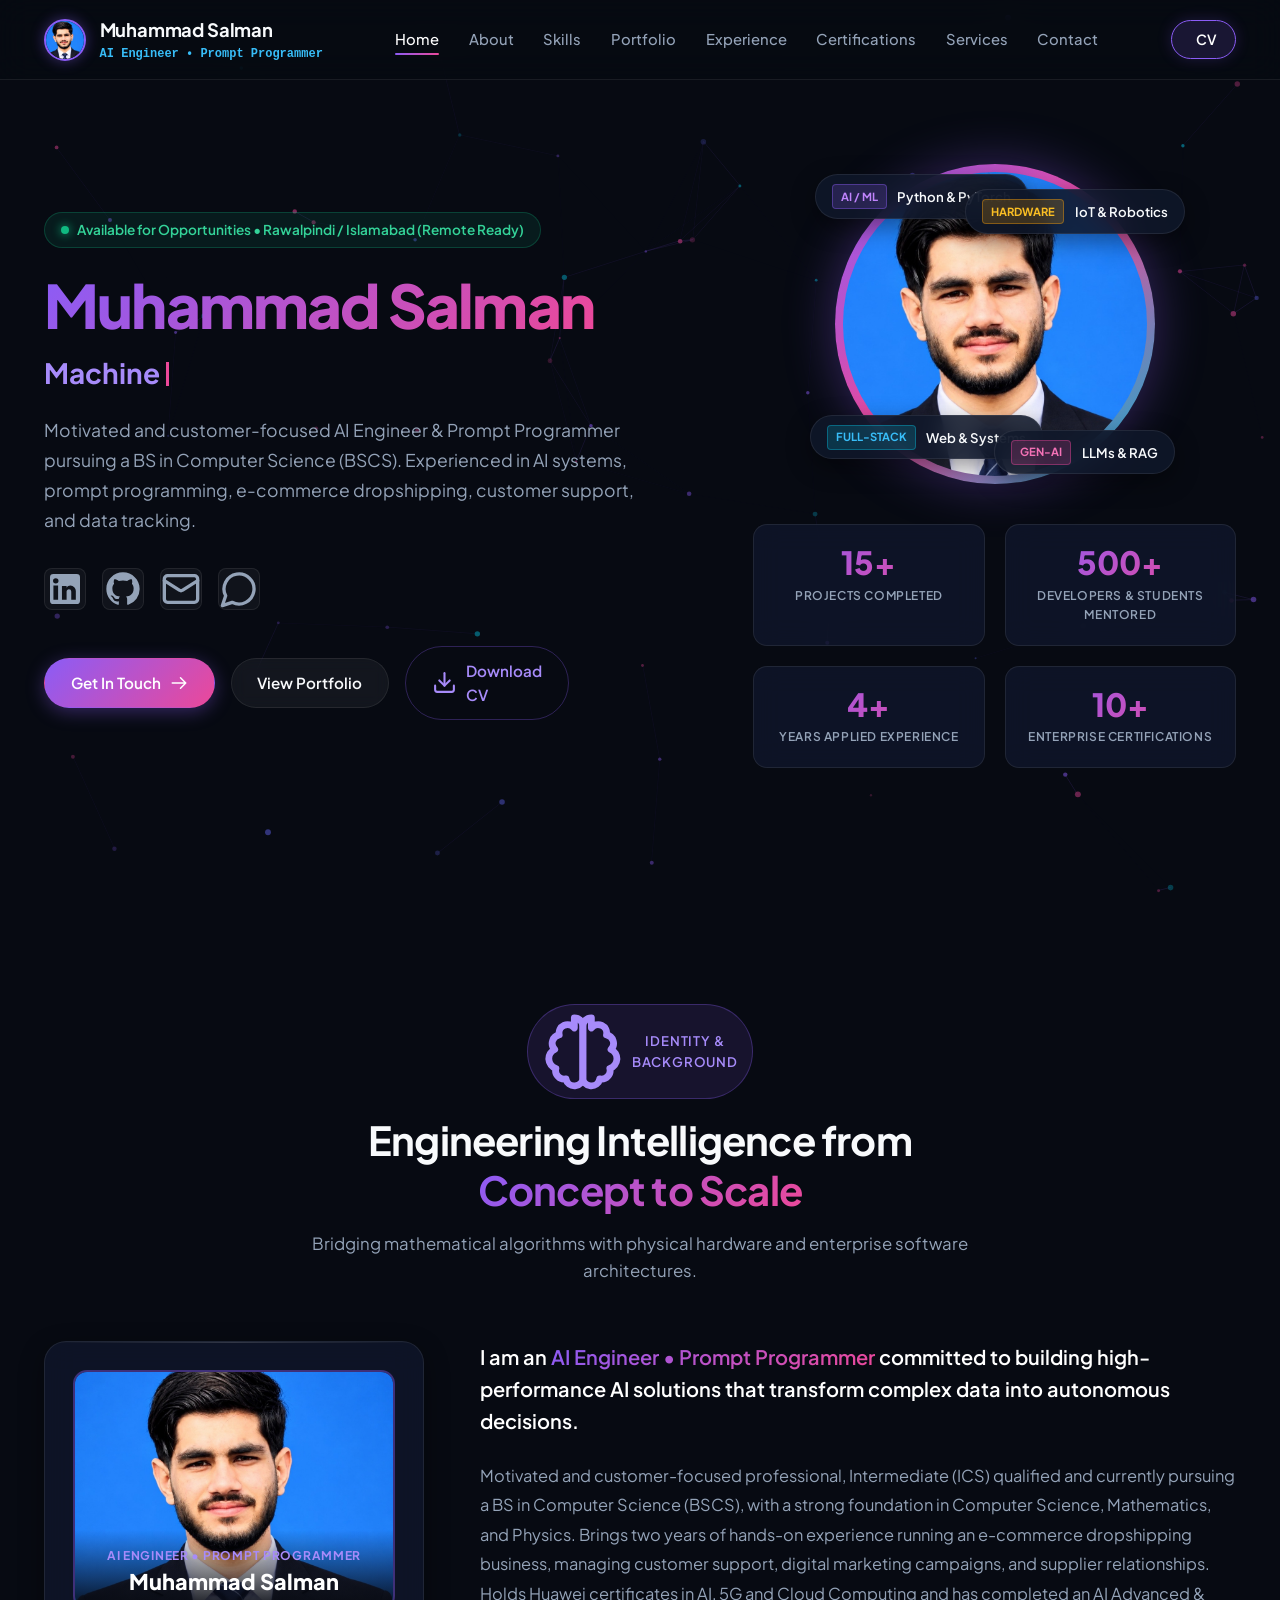
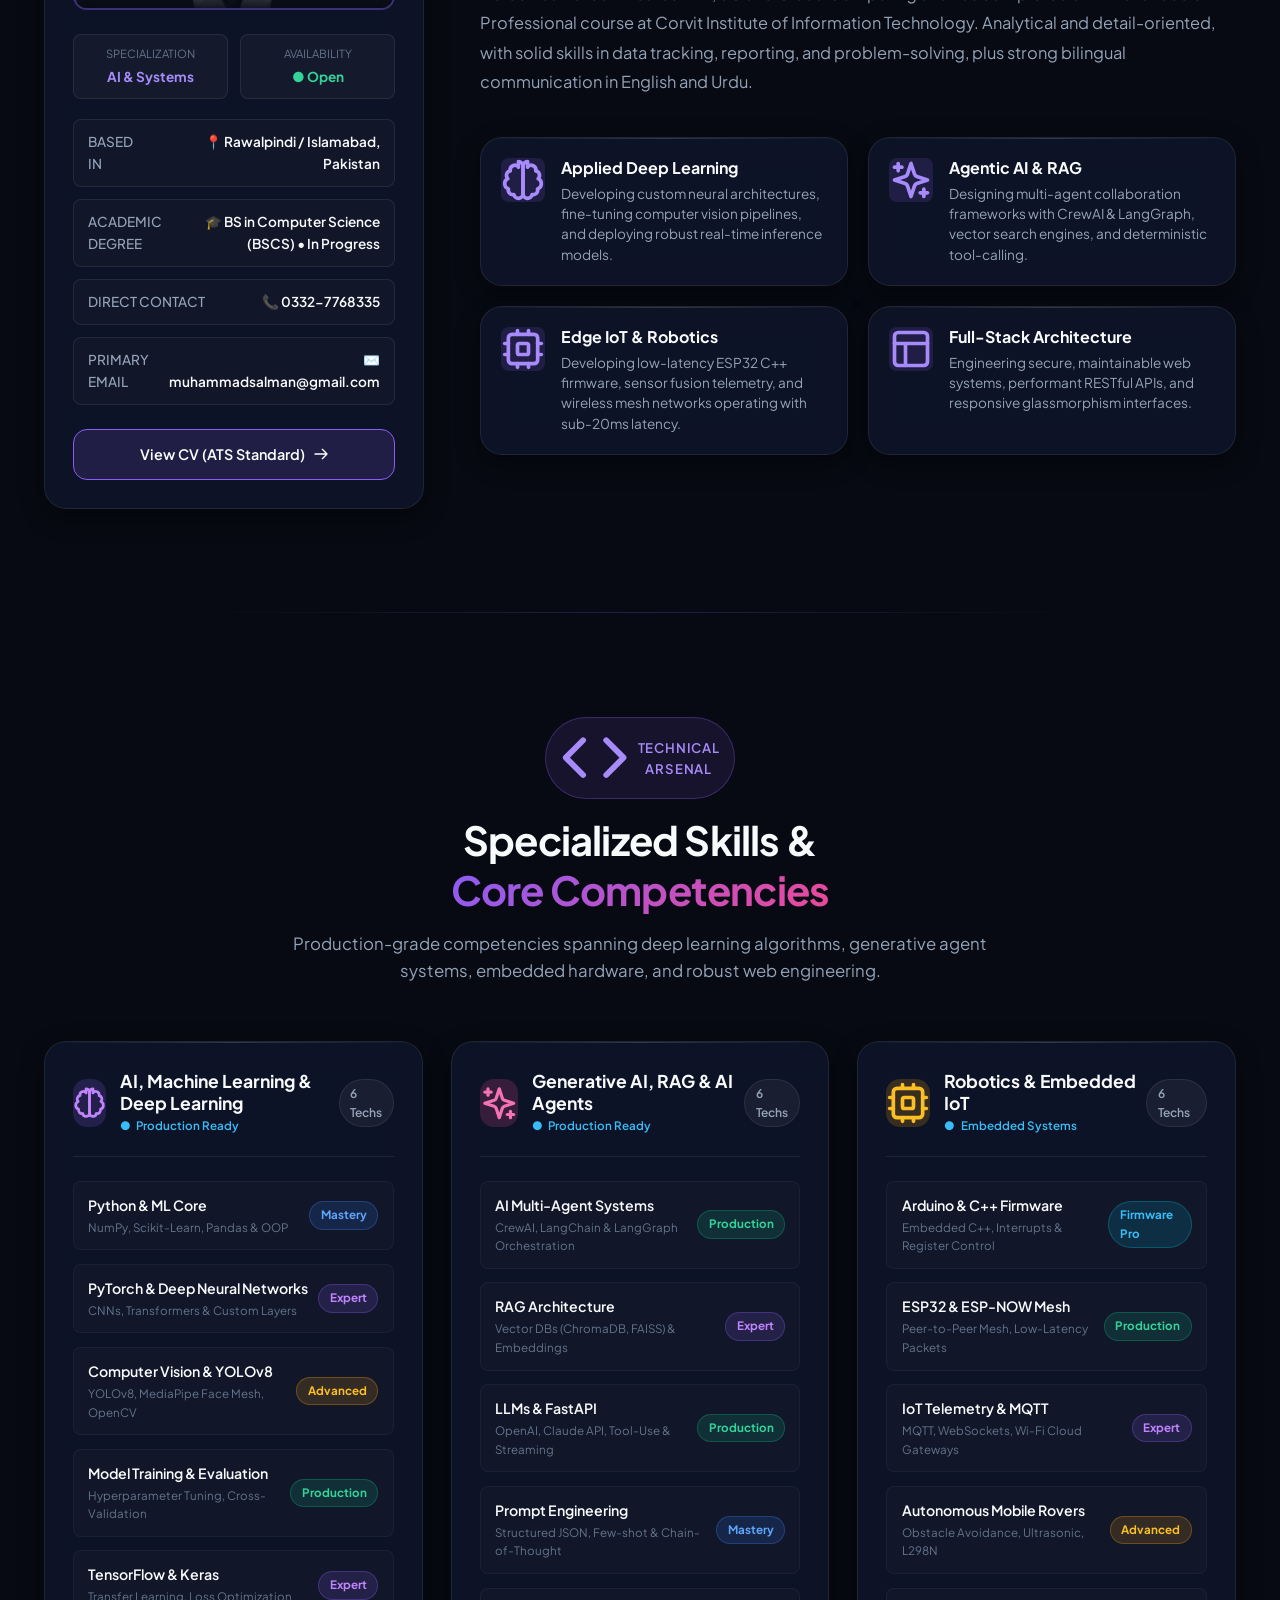
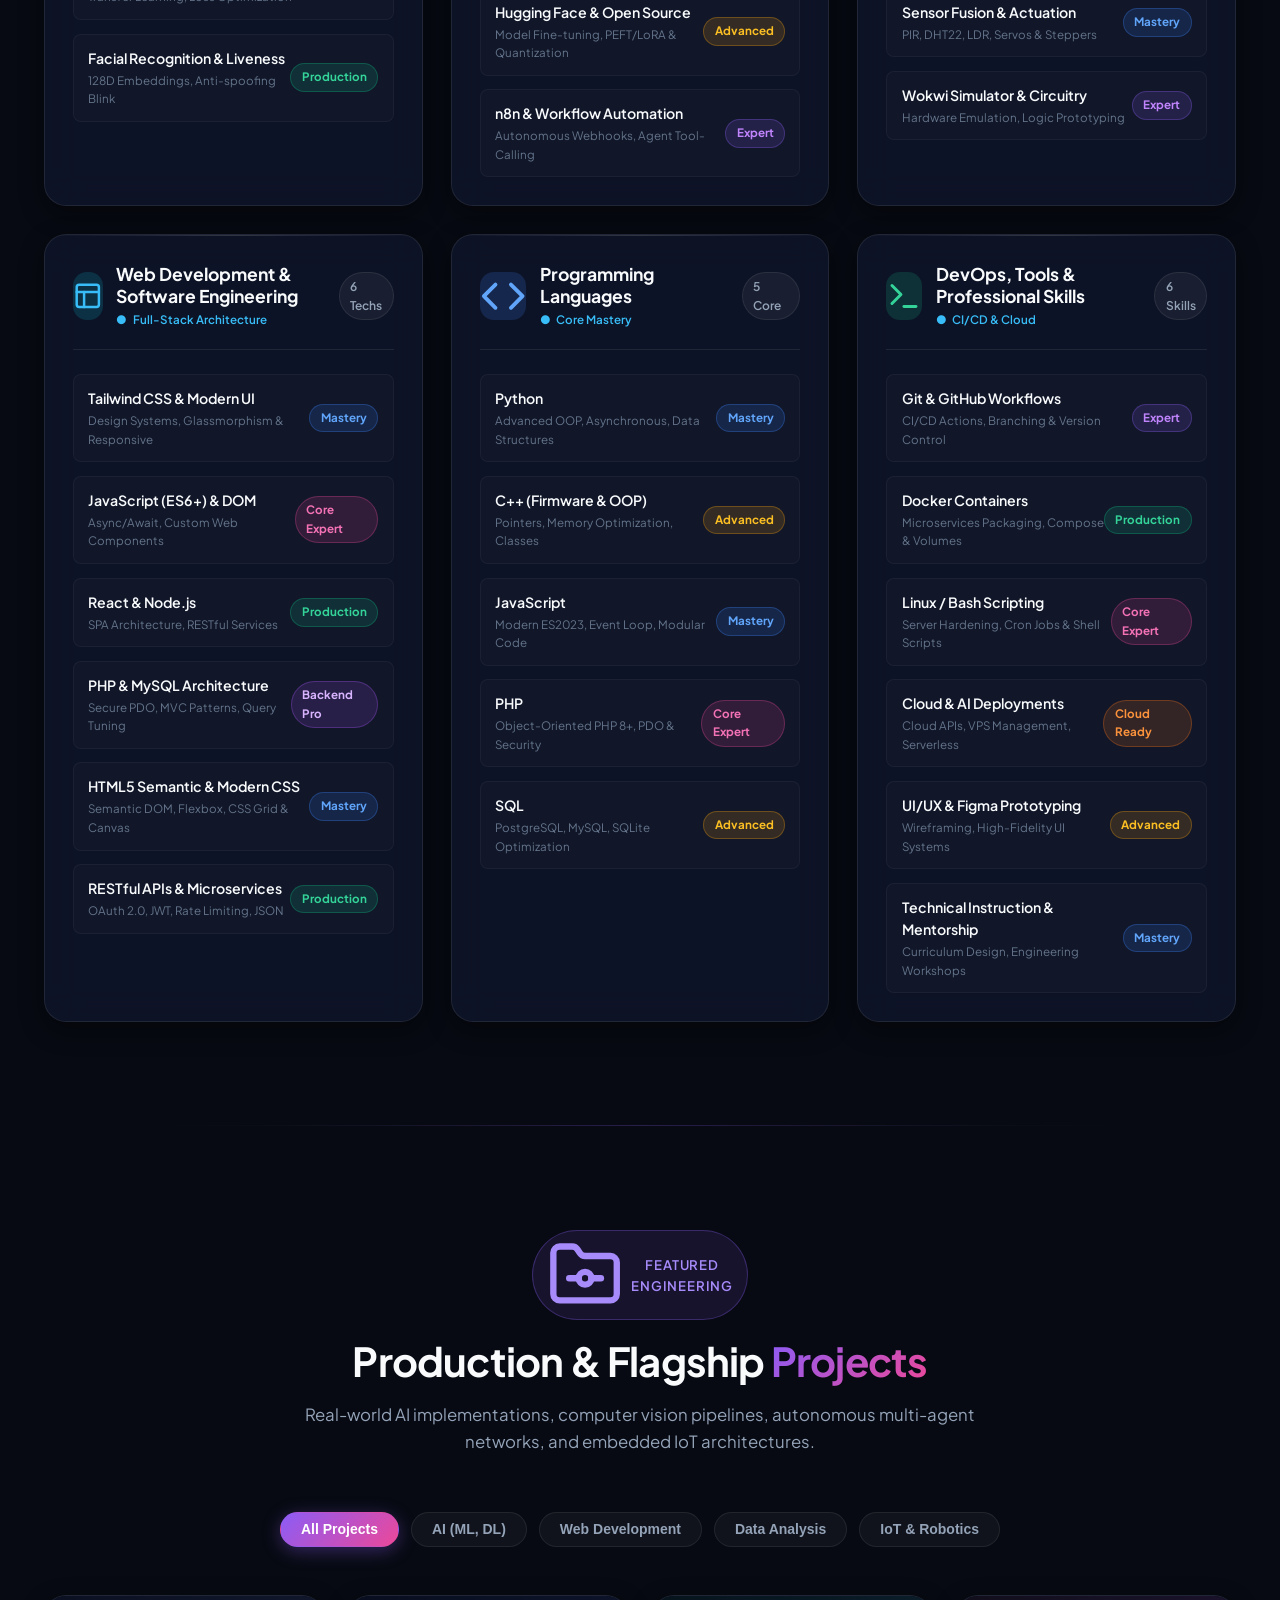
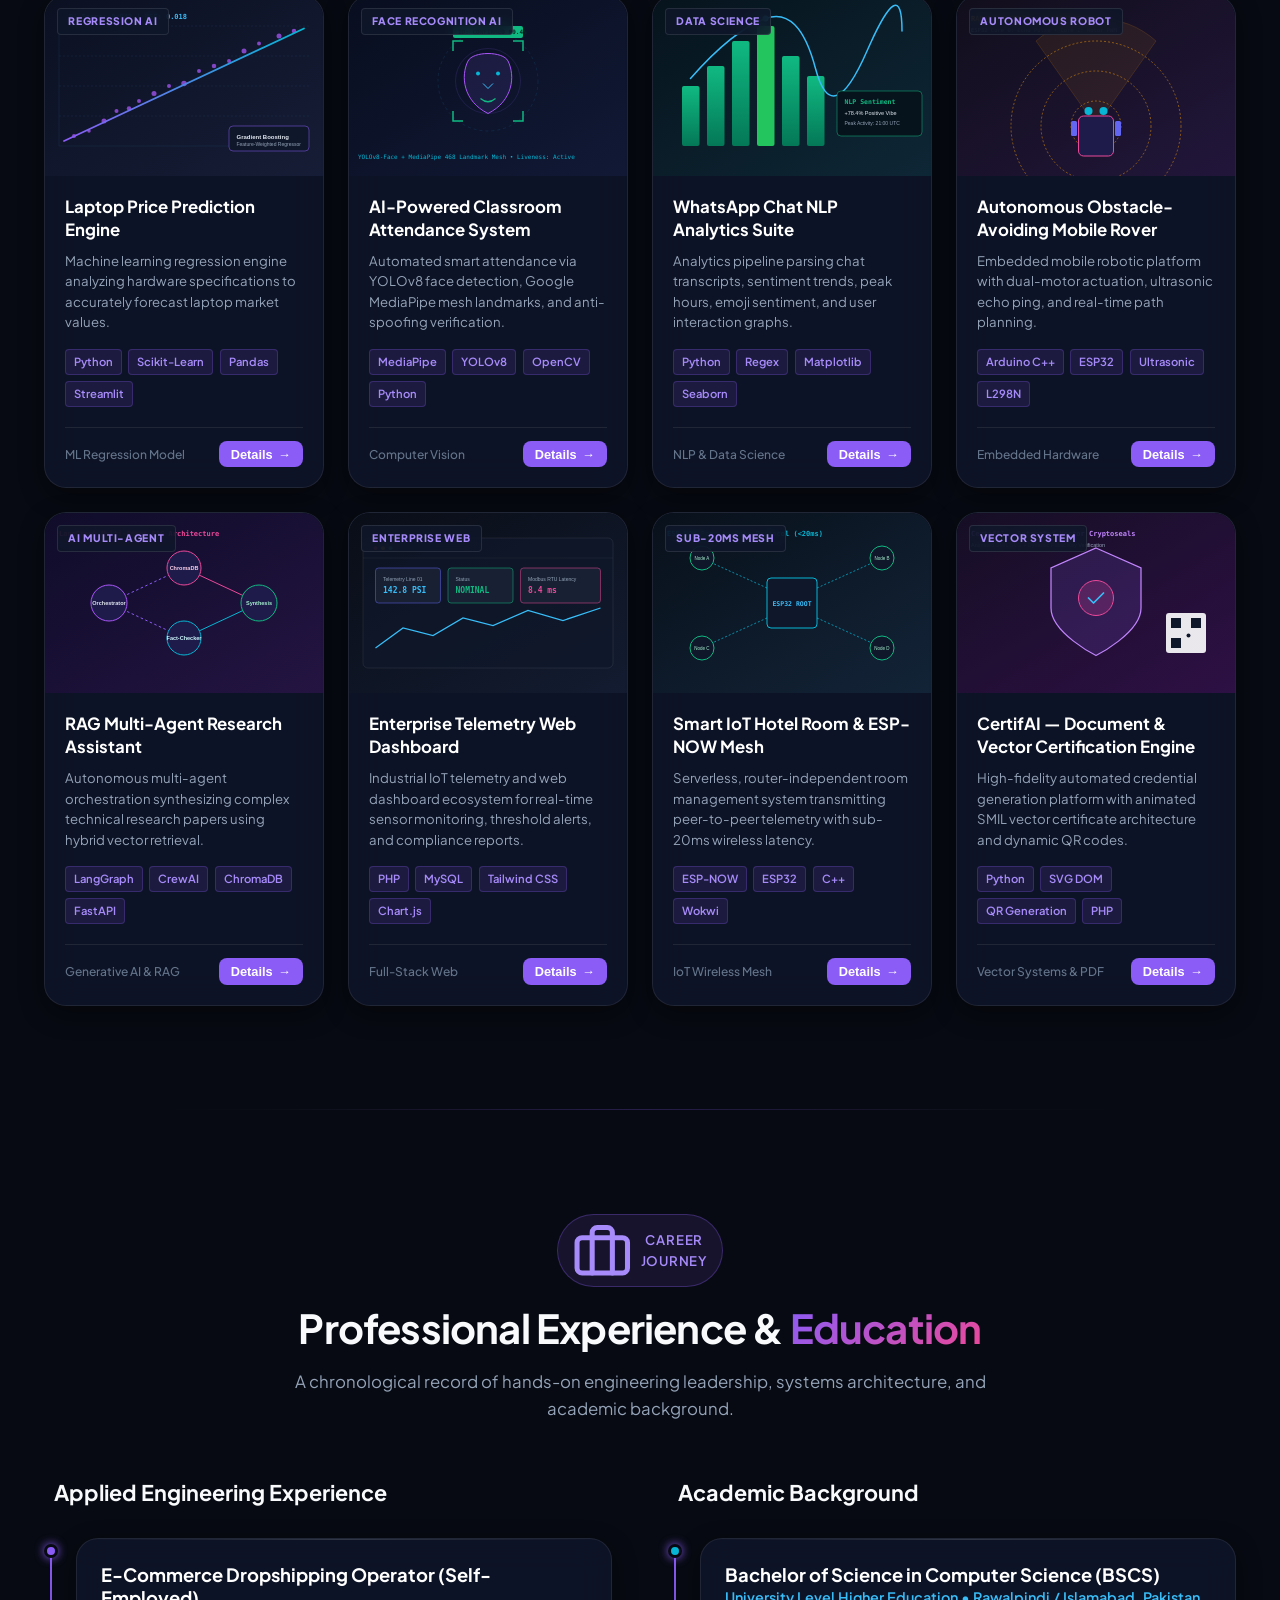
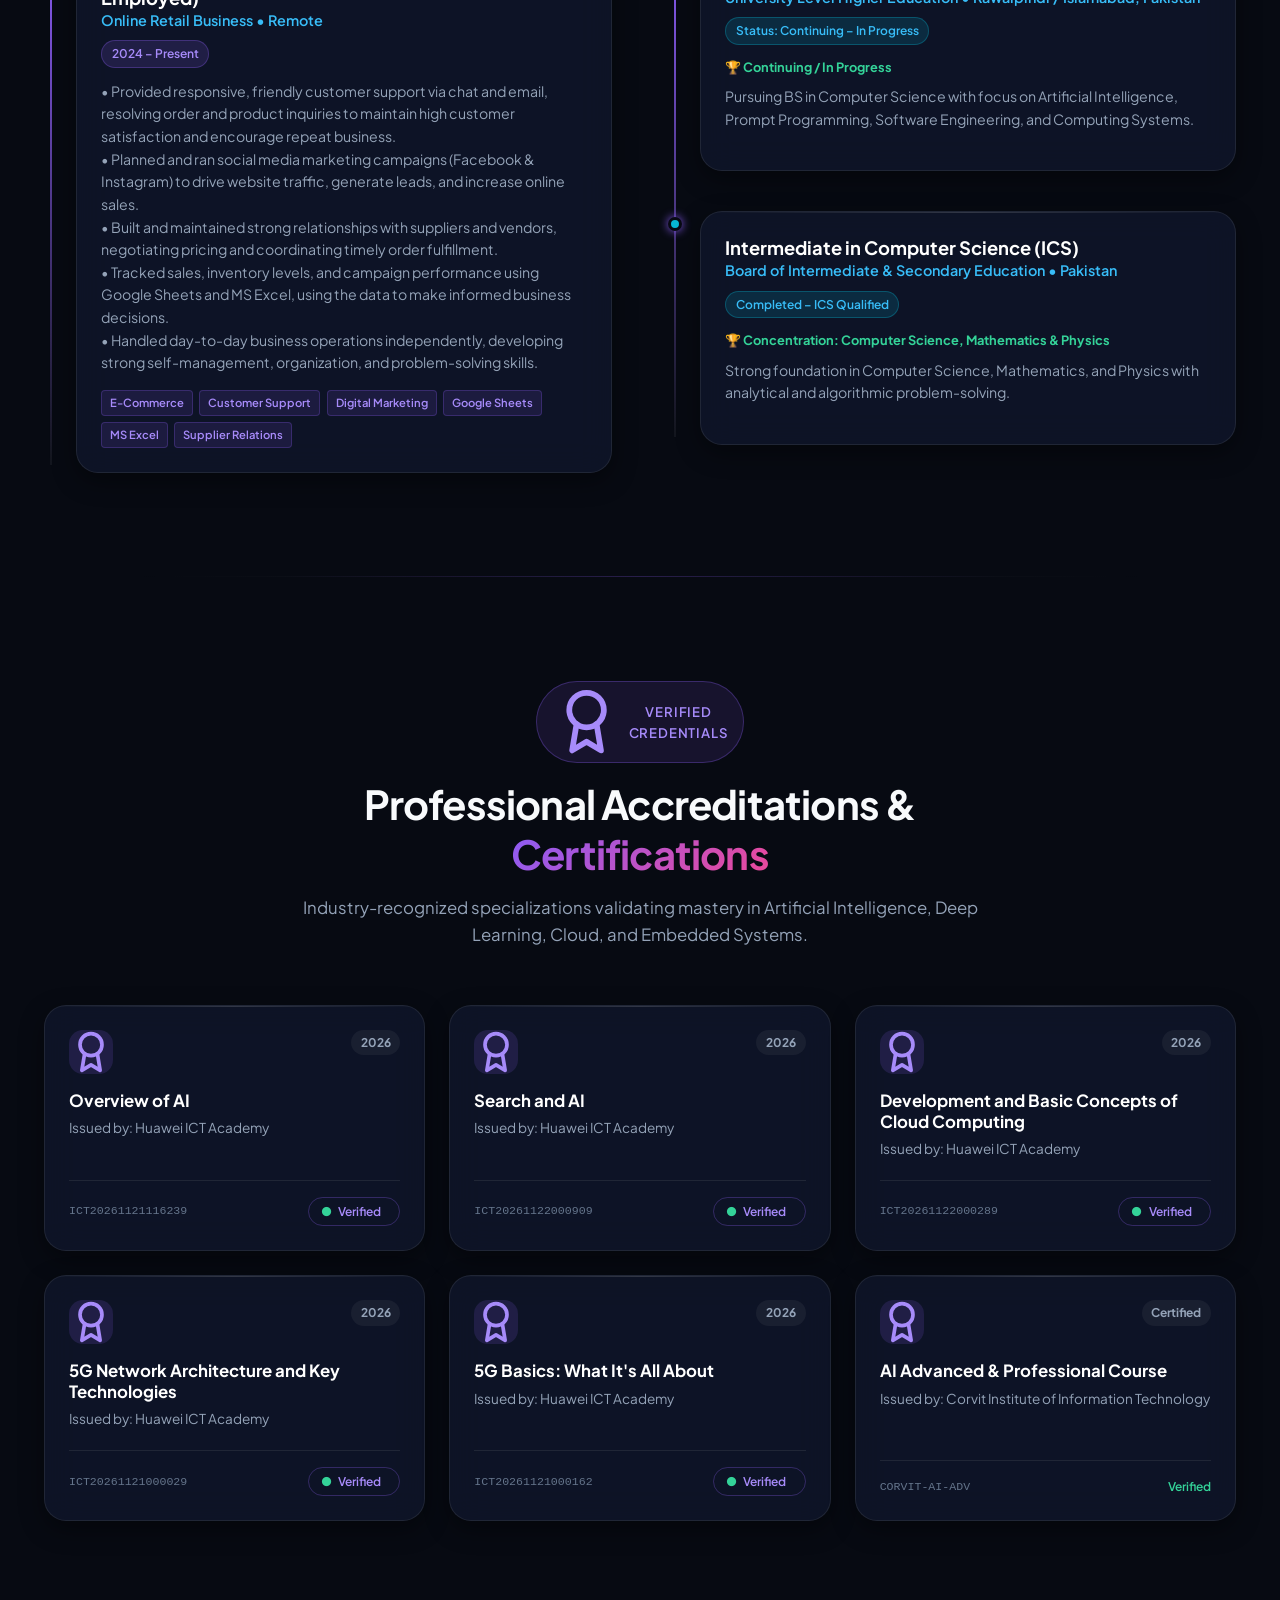
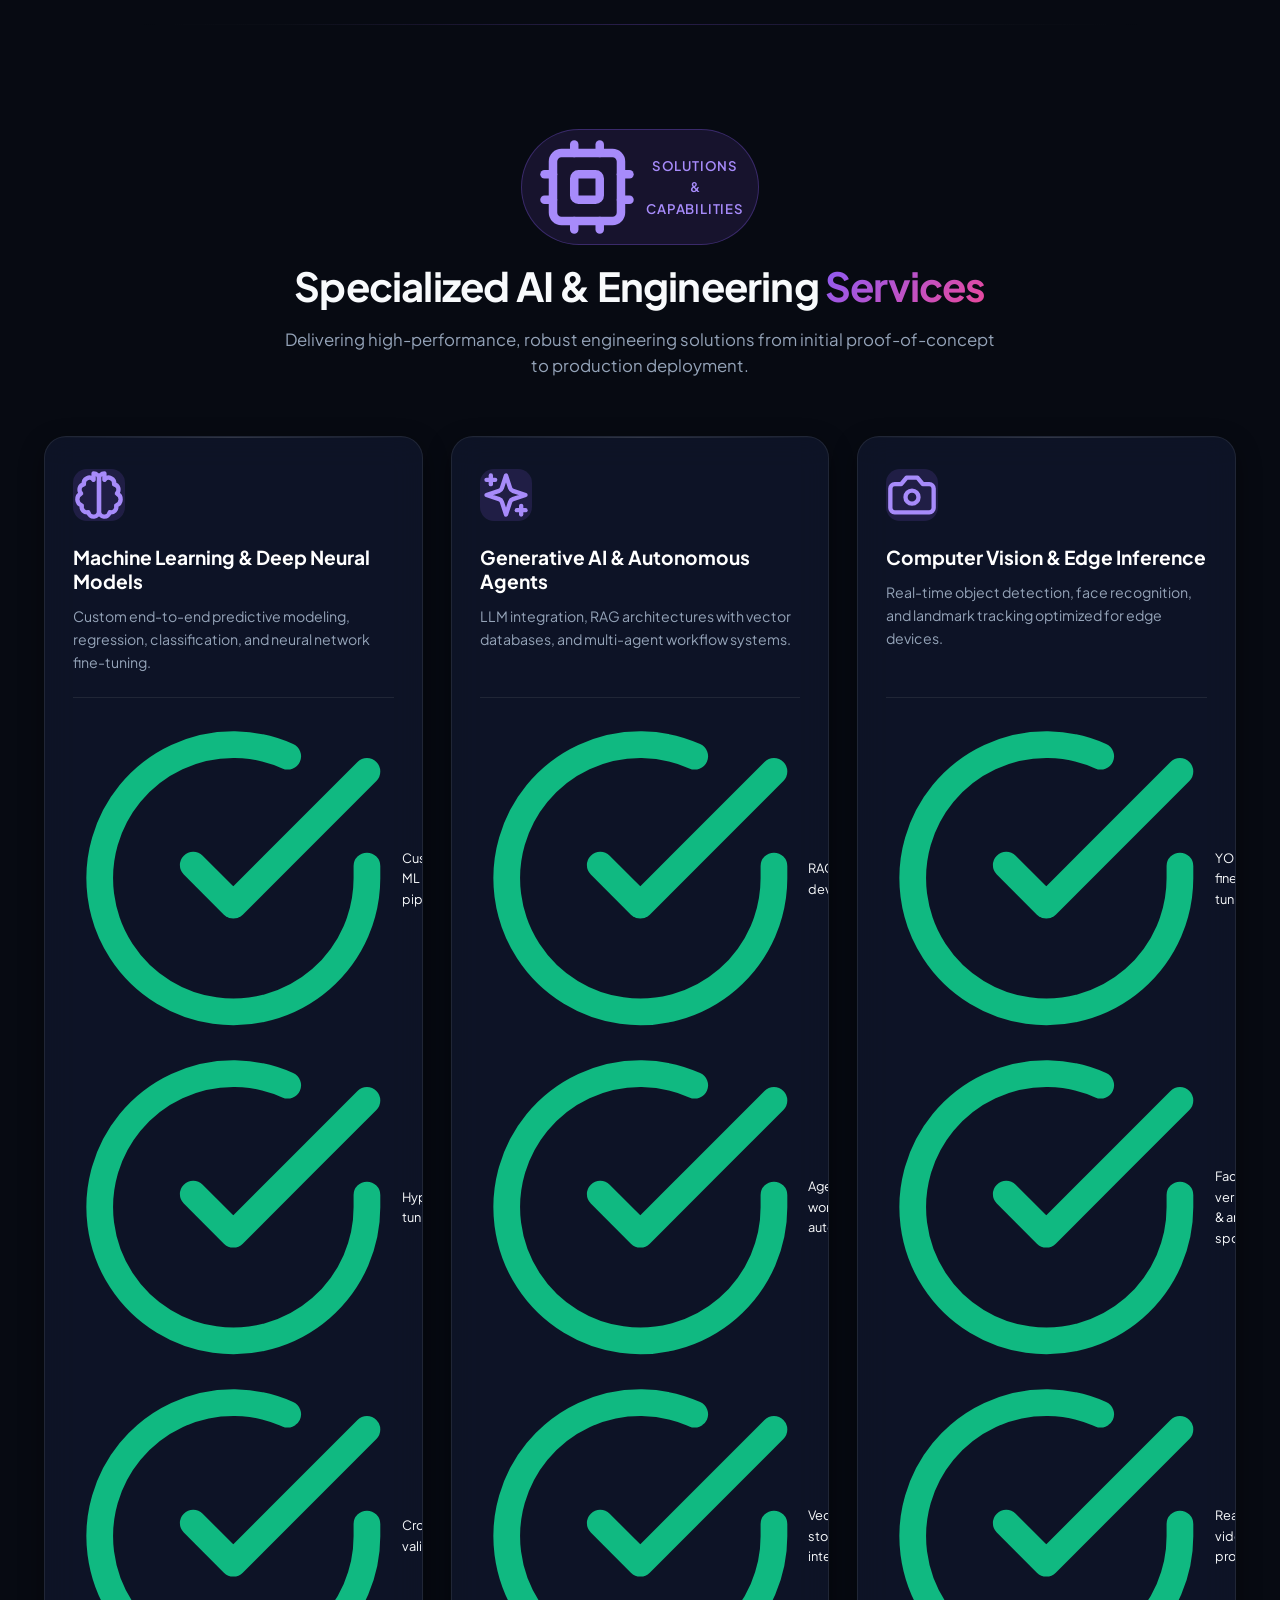
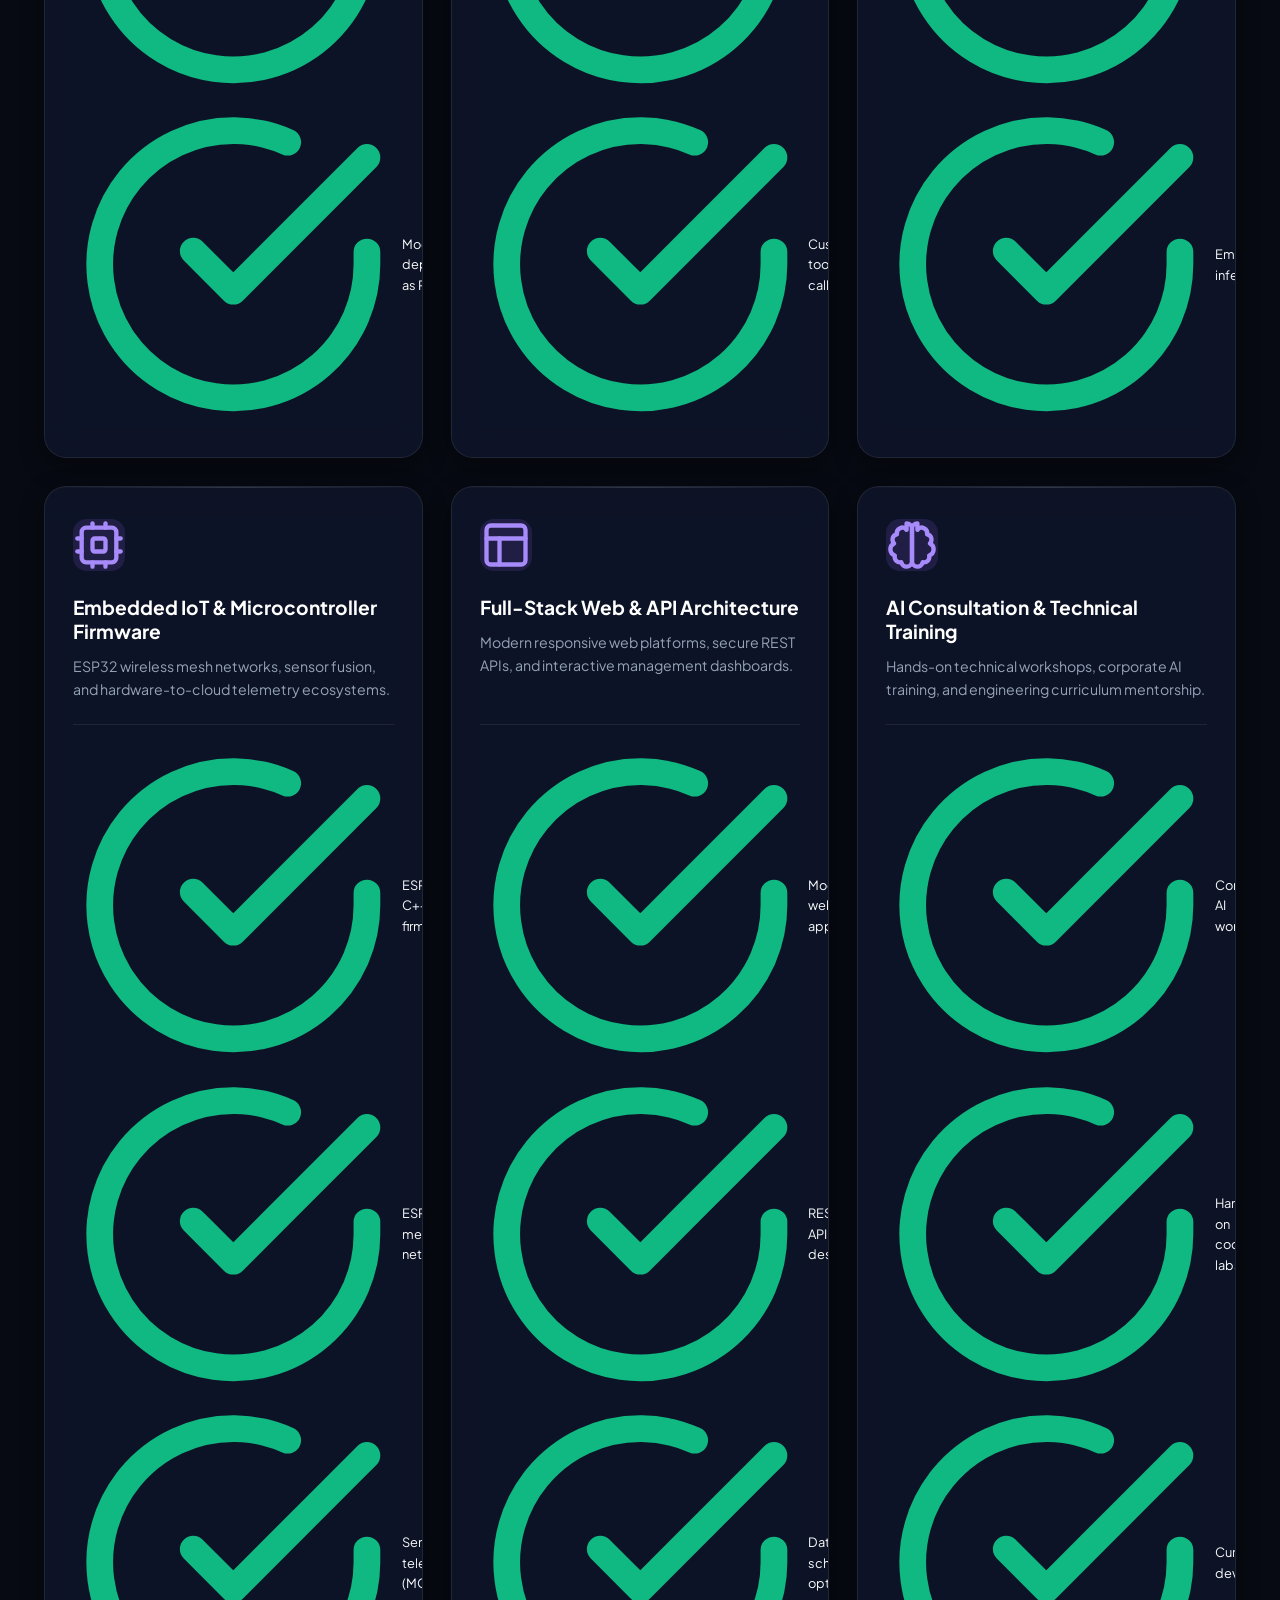
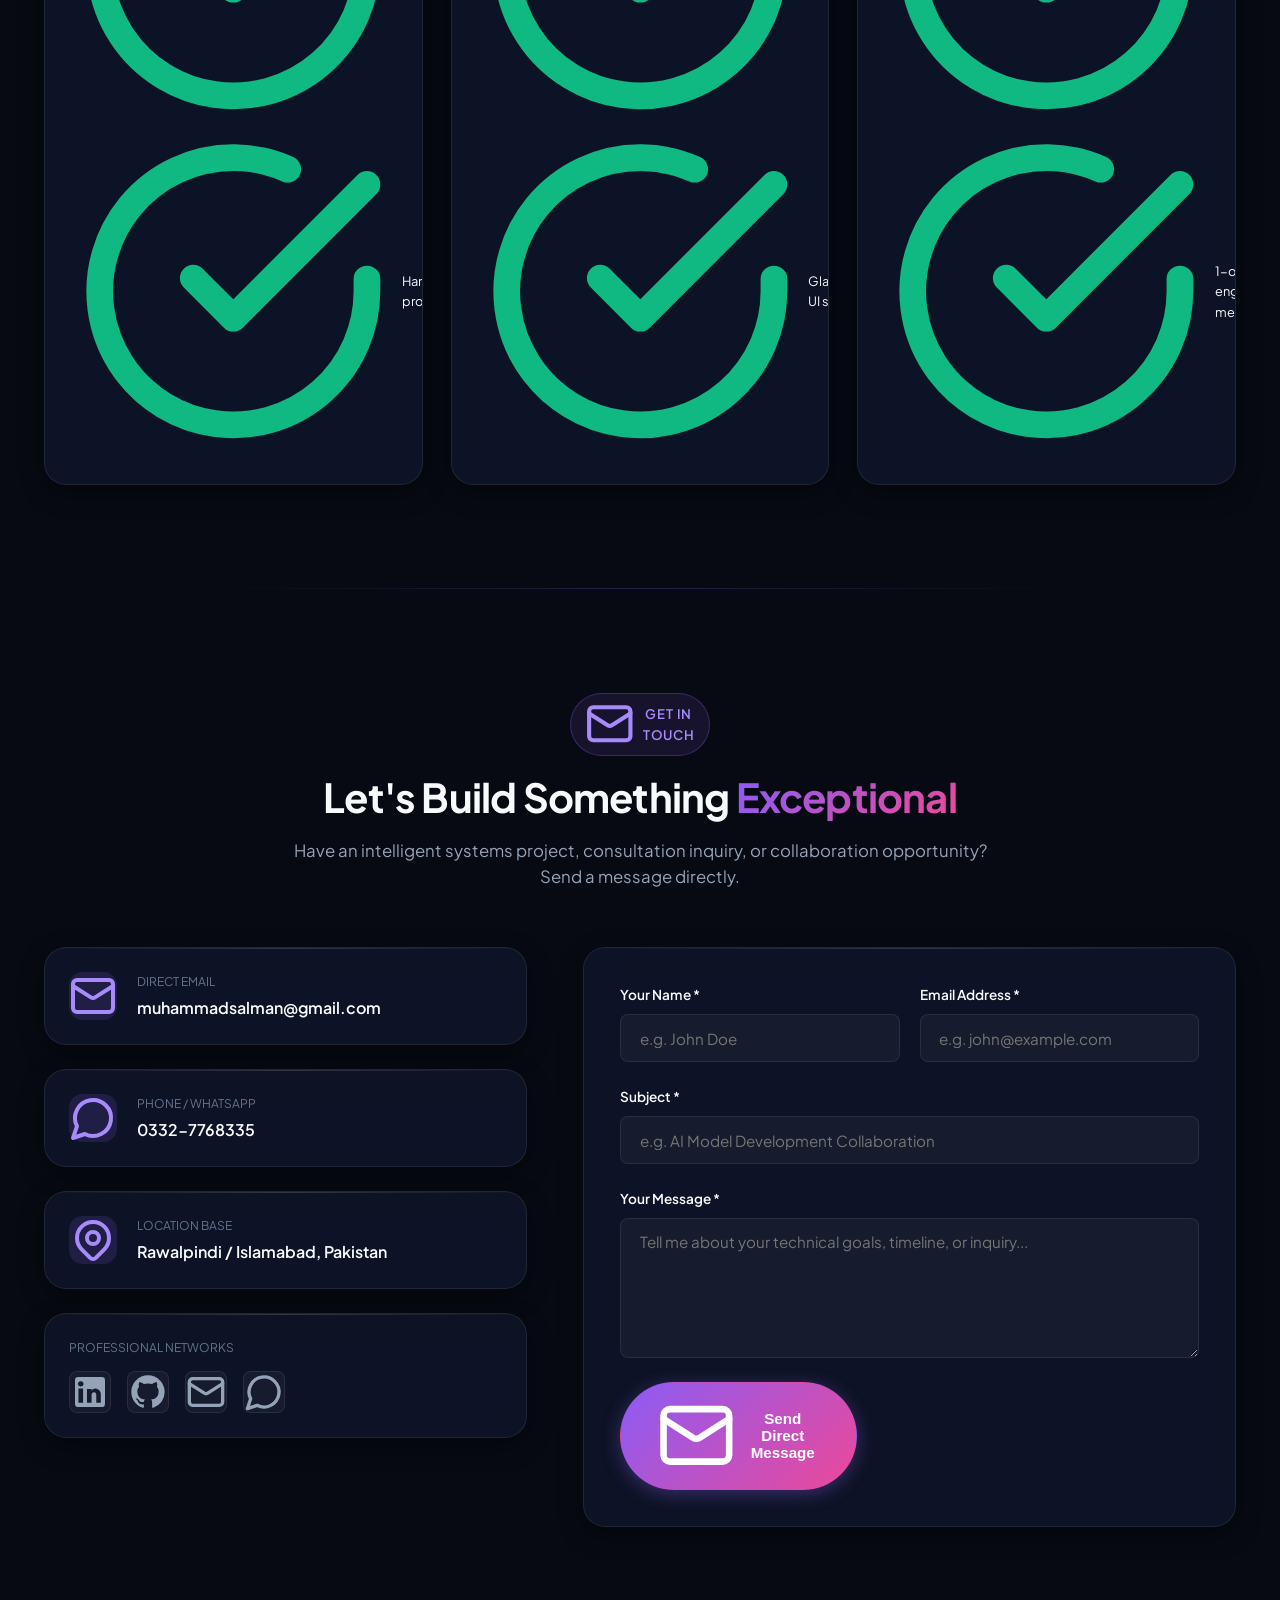
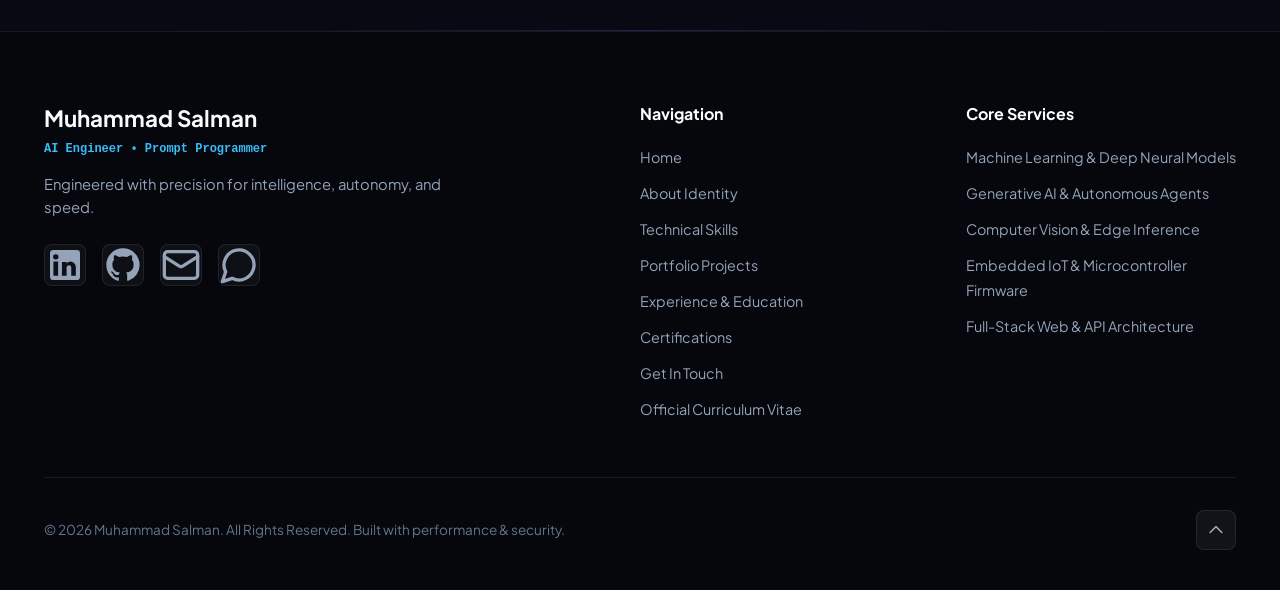
==== commit eb6f7dc2: "feat: update profile picture and integrate verified 1-page CV with prompt programming experience" ====
--- a/index.html
+++ b/index.html
@@ -3,16 +3,16 @@
 <head>
   <meta charset="UTF-8">
   <meta name="viewport" content="width=device-width, initial-scale=1.0">
-  <title>Muhammad Salman | AI Engineer</title>
+  <title>Muhammad Salman | AI Engineer • Prompt Programmer</title>
   <meta name="description" content="Official portfolio of Muhammad Salman, AI Engineer specializing in Machine Learning, Generative AI Agents, Computer Vision, and Embedded IoT Systems.">
   <meta name="author" content="Muhammad Salman">
   <meta name="robots" content="index, follow">
 
   <!-- Open Graph / Social Media -->
   <meta property="og:type" content="website">
-  <meta property="og:title" content="Muhammad Salman | AI Engineer">
+  <meta property="og:title" content="Muhammad Salman | AI Engineer • Prompt Programmer">
   <meta property="og:description" content="Official portfolio of Muhammad Salman, AI Engineer specializing in Machine Learning, Generative AI Agents, Computer Vision, and Embedded IoT Systems.">
-  <meta property="og:image" content="./assets/images/profile.jpg?v=1795277967">
+  <meta property="og:image" content="./assets/images/profile.jpg?v=1795538690">
   <meta property="og:url" content=".">
 
   <!-- Favicon -->
@@ -37,10 +37,10 @@
     <header class="site-header">
       <div class="container nav-container">
         <a href="#home" class="nav-brand">
-          <img src="./assets/images/profile.jpg?v=1795277967" alt="Muhammad Salman" class="brand-avatar">
+          <img src="./assets/images/profile.jpg?v=1795538690" alt="Muhammad Salman" class="brand-avatar">
           <div class="brand-text">
             <span class="brand-name">Muhammad Salman</span>
-            <span class="brand-role">AI Engineer</span>
+            <span class="brand-role">AI Engineer • Prompt Programmer</span>
           </div>
         </a>
 
@@ -79,7 +79,7 @@
       <div class="hero-intro">
         <div class="hero-status-pill">
           <span class="status-dot-pulse"></span>
-          <span>Available for Opportunities • Islamabad, PK (Remote Ready)</span>
+          <span>Available for Opportunities • Rawalpindi / Islamabad (Remote Ready)</span>
         </div>
 
         <h1 class="hero-name">
@@ -92,7 +92,7 @@
         </div>
 
         <p class="hero-bio">
-          AI Engineer specializing in end-to-end Machine Learning pipelines, Generative AI &amp; Autonomous Agent architectures, Edge Computer Vision, and high-performance Web Systems.        </p>
+          Motivated and customer-focused AI Engineer &amp; Prompt Programmer pursuing a BS in Computer Science (BSCS). Experienced in AI systems, prompt programming, e-commerce dropshipping, customer support, and data tracking.        </p>
 
         <!-- Social Media Profiles -->
         <div class="hero-socials">
@@ -117,7 +117,7 @@
           <a href="#portfolio" class="btn btn-secondary">
             <span>View Portfolio</span>
           </a>
-          <a href="./assets/docs/Muhammad_Salman_CV.pdf?v=1795524690" download="Muhammad_Salman_CV.pdf" class="btn btn-outline">
+          <a href="./assets/docs/Muhammad_Salman_CV.pdf?v=1795539968" download="Muhammad_Salman_CV.pdf" class="btn btn-outline">
             <svg class="w-4 h-4" fill="none" stroke="currentColor" stroke-width="2" stroke-linecap="round" stroke-linejoin="round" viewBox="0 0 24 24"><path d="M21 15v4a2 2 0 0 1-2 2H5a2 2 0 0 1-2-2v-4"/><polyline points="7 10 12 15 17 10"/><line x1="12" x2="12" y1="15" y2="3"/></svg>            <span>Download CV</span>
           </a>
         </div>
@@ -127,7 +127,7 @@
       <div class="hero-avatar-area">
         <div class="hero-avatar-wrapper">
           <div class="hero-avatar-inner">
-            <img src="./assets/images/profile.jpg?v=1795277967" alt="Muhammad Salman" class="hero-avatar-img">
+            <img src="./assets/images/profile.jpg?v=1795538690" alt="Muhammad Salman" class="hero-avatar-img">
           </div>
 
           <!-- Orbiting Tech Badges (Matching Screenshot 4) -->
@@ -189,9 +189,9 @@
       <!-- Left: Identity Information Card (Matching Screenshot 2) -->
       <div class="glass-card about-card">
         <div class="about-card-photo-wrapper">
-          <img src="./assets/images/profile.jpg?v=1795277967" alt="Muhammad Salman" class="about-card-photo">
+          <img src="./assets/images/profile.jpg?v=1795538690" alt="Muhammad Salman" class="about-card-photo">
           <div class="about-card-name-overlay">
-            <div class="about-card-role-title">AI Engineer</div>
+            <div class="about-card-role-title">AI Engineer • Prompt Programmer</div>
             <div class="about-card-name">Muhammad Salman</div>
           </div>
         </div>
@@ -212,22 +212,22 @@
         <div class="about-info-list">
           <div class="about-info-item">
             <span class="about-info-key">BASED IN</span>
-            <span class="about-info-value">📍 Islamabad &amp; Rawalpindi, Pakistan</span>
+            <span class="about-info-value">📍 Rawalpindi / Islamabad, Pakistan</span>
           </div>
 
           <div class="about-info-item">
             <span class="about-info-key">ACADEMIC DEGREE</span>
-            <span class="about-info-value">🎓 B.S. in Computer Science / Artificial Intelligence</span>
+            <span class="about-info-value">🎓 BS in Computer Science (BSCS) • In Progress</span>
           </div>
 
           <div class="about-info-item">
             <span class="about-info-key">DIRECT CONTACT</span>
-            <span class="about-info-value">📞 +92 3327768335</span>
+            <span class="about-info-value">📞 0332-7768335</span>
           </div>
 
           <div class="about-info-item">
             <span class="about-info-key">PRIMARY EMAIL</span>
-            <span class="about-info-value">✉️ muhammadsalman779912@gmail.com</span>
+            <span class="about-info-value">✉️ muhammadsalman@gmail.com</span>
           </div>
         </div>
 
@@ -243,11 +243,11 @@
       <!-- Right: Detailed Narrative & Core Focus Pillars -->
       <div class="about-narrative">
         <p class="about-lead">
-          I am an <span class="gradient-text">AI Engineer</span> committed to building high-performance AI solutions that transform complex data into autonomous decisions.
+          I am an <span class="gradient-text">AI Engineer • Prompt Programmer</span> committed to building high-performance AI solutions that transform complex data into autonomous decisions.
         </p>
 
         <p class="about-desc">
-          I am an AI Engineer passionate about designing scalable intelligent systems that bridge deep neural networks, autonomous AI agents, and production web architectures. With hands-on expertise in PyTorch, YOLO computer vision pipelines, LLM-powered RAG systems, and embedded IoT intelligence, I deliver robust, production-grade solutions tailored for real-world impact.        </p>
+          Motivated and customer-focused professional, Intermediate (ICS) qualified and currently pursuing a BS in Computer Science (BSCS), with a strong foundation in Computer Science, Mathematics, and Physics. Brings two years of hands-on experience running an e-commerce dropshipping business, managing customer support, digital marketing campaigns, and supplier relationships. Holds Huawei certificates in AI, 5G and Cloud Computing and has completed an AI Advanced &amp; Professional course at Corvit Institute of Information Technology. Analytical and detail-oriented, with solid skills in data tracking, reporting, and problem-solving, plus strong bilingual communication in English and Urdu.        </p>
 
         <!-- 4 Core Pillars Grid -->
         <div class="about-highlights-grid">
@@ -1083,61 +1083,23 @@
               <div class="glass-card timeline-content">
                 <div class="timeline-header">
                   <div>
-                    <h4 class="timeline-role">AI Engineer &amp; Solutions Architect</h4>
-                    <p class="timeline-company">Tech Innovation Lab • Islamabad, Pakistan</p>
+                    <h4 class="timeline-role">E-Commerce Dropshipping Operator (Self-Employed)</h4>
+                    <p class="timeline-company">Online Retail Business • Remote</p>
                   </div>
                   <span class="timeline-date-chip">2024 &ndash; Present</span>
                 </div>
-                <p class="timeline-desc">Spearheading the design and deployment of edge computer vision models, customized Generative AI RAG pipelines, and automated intelligence microservices. Mentoring engineering interns and leading AI workshops.</p>
+                <p class="timeline-desc">• Provided responsive, friendly customer support via chat and email, resolving order and product inquiries to maintain high customer satisfaction and encourage repeat business.<br />
+• Planned and ran social media marketing campaigns (Facebook &amp; Instagram) to drive website traffic, generate leads, and increase online sales.<br />
+• Built and maintained strong relationships with suppliers and vendors, negotiating pricing and coordinating timely order fulfillment.<br />
+• Tracked sales, inventory levels, and campaign performance using Google Sheets and MS Excel, using the data to make informed business decisions.<br />
+• Handled day-to-day business operations independently, developing strong self-management, organization, and problem-solving skills.</p>
                                   <div class="timeline-stack">
-                                          <span class="tag-pill">Python</span>
-                                          <span class="tag-pill">PyTorch</span>
-                                          <span class="tag-pill">YOLOv8</span>
-                                          <span class="tag-pill">LangChain</span>
-                                          <span class="tag-pill">FastAPI</span>
-                                          <span class="tag-pill">Docker</span>
-                                      </div>
-                              </div>
-            </div>
-                      <div class="timeline-item">
-              <span class="timeline-dot"></span>
-              <div class="glass-card timeline-content">
-                <div class="timeline-header">
-                  <div>
-                    <h4 class="timeline-role">Machine Learning &amp; IoT Developer</h4>
-                    <p class="timeline-company">Applied Systems &amp; Embedded Tech • Rawalpindi, Pakistan</p>
-                  </div>
-                  <span class="timeline-date-chip">2023 &ndash; 2024</span>
-                </div>
-                <p class="timeline-desc">Developed real-time IoT telemetry pipelines and integrated sensor fusion algorithms with cloud dashboards. Engineered automated data extraction and predictive machine learning models.</p>
-                                  <div class="timeline-stack">
-                                          <span class="tag-pill">Python</span>
-                                          <span class="tag-pill">ESP32</span>
-                                          <span class="tag-pill">Scikit-Learn</span>
-                                          <span class="tag-pill">C++</span>
-                                          <span class="tag-pill">MQTT</span>
-                                          <span class="tag-pill">MySQL</span>
-                                      </div>
-                              </div>
-            </div>
-                      <div class="timeline-item">
-              <span class="timeline-dot"></span>
-              <div class="glass-card timeline-content">
-                <div class="timeline-header">
-                  <div>
-                    <h4 class="timeline-role">Junior Software &amp; AI Engineer</h4>
-                    <p class="timeline-company">Digital Solutions Hub • Pakistan</p>
-                  </div>
-                  <span class="timeline-date-chip">2022 &ndash; 2023</span>
-                </div>
-                <p class="timeline-desc">Engineered full-stack responsive web applications, implemented RESTful API endpoints, and collaborated on computer vision classification prototypes.</p>
-                                  <div class="timeline-stack">
-                                          <span class="tag-pill">JavaScript</span>
-                                          <span class="tag-pill">PHP</span>
-                                          <span class="tag-pill">MySQL</span>
-                                          <span class="tag-pill">OpenCV</span>
-                                          <span class="tag-pill">Git</span>
-                                          <span class="tag-pill">Tailwind CSS</span>
+                                          <span class="tag-pill">E-Commerce</span>
+                                          <span class="tag-pill">Customer Support</span>
+                                          <span class="tag-pill">Digital Marketing</span>
+                                          <span class="tag-pill">Google Sheets</span>
+                                          <span class="tag-pill">MS Excel</span>
+                                          <span class="tag-pill">Supplier Relations</span>
                                       </div>
                               </div>
             </div>
@@ -1157,15 +1119,31 @@
               <div class="glass-card timeline-content">
                 <div class="timeline-header">
                   <div>
-                    <h4 class="timeline-role">Bachelor of Science in Computer Science / Artificial Intelligence</h4>
-                    <p class="timeline-company">Accredited Engineering &amp; Science University • Pakistan</p>
+                    <h4 class="timeline-role">Bachelor of Science in Computer Science (BSCS)</h4>
+                    <p class="timeline-company">University Level Higher Education • Rawalpindi / Islamabad, Pakistan</p>
                   </div>
                   <span class="timeline-date-chip" style="background: rgba(6, 182, 212, 0.15); border-color: rgba(6, 182, 212, 0.3); color: #38bdf8;">
-                    2019 &ndash; 2023                  </span>
+                    Status: Continuing &ndash; In Progress                  </span>
                 </div>
                                   <p style="font-size: 0.8rem; font-weight: 700; color: #34d399; margin-bottom: 0.5rem;">
-                    🏆 First Class Honours                  </p>
-                                <p class="timeline-desc">Four-year comprehensive curriculum focusing on Artificial Intelligence, Machine Learning, Data Structures &amp; Algorithms, Computer Vision, Embedded Systems, and Software Engineering.</p>
+                    🏆 Continuing / In Progress                  </p>
+                                <p class="timeline-desc">Pursuing BS in Computer Science with focus on Artificial Intelligence, Prompt Programming, Software Engineering, and Computing Systems.</p>
+              </div>
+            </div>
+                      <div class="timeline-item">
+              <span class="timeline-dot" style="background: var(--accent-cyan);"></span>
+              <div class="glass-card timeline-content">
+                <div class="timeline-header">
+                  <div>
+                    <h4 class="timeline-role">Intermediate in Computer Science (ICS)</h4>
+                    <p class="timeline-company">Board of Intermediate &amp; Secondary Education • Pakistan</p>
+                  </div>
+                  <span class="timeline-date-chip" style="background: rgba(6, 182, 212, 0.15); border-color: rgba(6, 182, 212, 0.3); color: #38bdf8;">
+                    Completed &ndash; ICS Qualified                  </span>
+                </div>
+                                  <p style="font-size: 0.8rem; font-weight: 700; color: #34d399; margin-bottom: 0.5rem;">
+                    🏆 Concentration: Computer Science, Mathematics &amp; Physics                  </p>
+                                <p class="timeline-desc">Strong foundation in Computer Science, Mathematics, and Physics with analytical and algorithmic problem-solving.</p>
               </div>
             </div>
                   </div>
@@ -1264,7 +1242,7 @@
             <span class="cert-year">2026</span>
           </div>
 
-          <h3 class="cert-title">5G Basics: What it&#039;s all about</h3>
+          <h3 class="cert-title">5G Basics: What It&#039;s All About</h3>
           <p class="cert-issuer">Issued by: Huawei ICT Academy</p>
 
           <div class="cert-footer">
@@ -1279,14 +1257,14 @@
           <div class="cert-header">
             <div class="cert-icon">
               <svg class="w-5 h-5" fill="none" stroke="currentColor" stroke-width="2" stroke-linecap="round" stroke-linejoin="round" viewBox="0 0 24 24"><circle cx="12" cy="8" r="6"/><path d="M15.477 12.89 17 22l-5-3-5 3 1.523-9.11"/></svg>            </div>
-            <span class="cert-year">2024</span>
-          </div>
-
-          <h3 class="cert-title">Machine Learning Specialization</h3>
-          <p class="cert-issuer">Issued by: DeepLearning.AI / Coursera</p>
+            <span class="cert-year">Certified</span>
+          </div>
+
+          <h3 class="cert-title">AI Advanced &amp; Professional Course</h3>
+          <p class="cert-issuer">Issued by: Corvit Institute of Information Technology</p>
 
           <div class="cert-footer">
-            <span class="cert-id">DL-ML-89241</span>
+            <span class="cert-id">CORVIT-AI-ADV</span>
                           <span style="font-size: 0.75rem; color: #34d399; font-weight: 600; display: flex; align-items: center; gap: 0.25rem;">
                 <svg class="w-3.5 h-3.5" fill="none" stroke="currentColor" stroke-width="2" stroke-linecap="round" stroke-linejoin="round" viewBox="0 0 24 24"><path d="M22 11.08V12a10 10 0 1 1-5.93-9.14"/><polyline points="22 4 12 14.01 9 11.01"/></svg>                <span>Verified</span>
               </span>
@@ -1463,7 +1441,7 @@
             <svg class="w-6 h-6" fill="none" stroke="currentColor" stroke-width="2" stroke-linecap="round" stroke-linejoin="round" viewBox="0 0 24 24"><rect width="20" height="16" x="2" y="4" rx="2"/><path d="m22 7-8.97 5.7a1.94 1.94 0 0 1-2.06 0L2 7"/></svg>          </div>
           <div>
             <div class="contact-card-label">Direct Email</div>
-            <a href="mailto:muhammadsalman779912@gmail.com" class="contact-card-value">muhammadsalman779912@gmail.com</a>
+            <a href="mailto:muhammadsalman@gmail.com" class="contact-card-value">muhammadsalman@gmail.com</a>
           </div>
         </div>
 
@@ -1472,8 +1450,8 @@
             <svg class="w-6 h-6" fill="none" stroke="currentColor" stroke-width="2" stroke-linecap="round" stroke-linejoin="round" viewBox="0 0 24 24"><path d="M7.9 20A9 9 0 1 0 4 16.1L2 22Z"/></svg>          </div>
           <div>
             <div class="contact-card-label">Phone / WhatsApp</div>
-            <a href="https://wa.me/923327768335" target="_blank" rel="noopener noreferrer" class="contact-card-value">
-              +92 3327768335            </a>
+            <a href="https://wa.me/03327768335" target="_blank" rel="noopener noreferrer" class="contact-card-value">
+              0332-7768335            </a>
           </div>
         </div>
 
@@ -1486,7 +1464,7 @@
           </div>
           <div>
             <div class="contact-card-label">Location Base</div>
-            <div class="contact-card-value">Islamabad &amp; Rawalpindi, Pakistan</div>
+            <div class="contact-card-value">Rawalpindi / Islamabad, Pakistan</div>
           </div>
         </div>
 
@@ -1509,7 +1487,7 @@
       <!-- Right Column: Secure Contact Form -->
       <div class="glass-card contact-form-panel">
         <form action="#contact" method="POST" class="contact-form">
-          <input type="hidden" name="csrf_token" value="c004c9983310a5abfe67bff2418607bb1b22ea2ac8267e2e7f2296fb573ecffb">          
+          <input type="hidden" name="csrf_token" value="dbbe3e05c3d9d88fdca8bd9d7f222b9eb7f5040dba76b832affc0e6adba32446">          
           <!-- Honeypot spam trap -->
           <div style="display: none !important;">
             <label for="website_hp">Leave this field blank</label>
@@ -1552,7 +1530,7 @@
         <div class="footer-top">
           <div class="footer-brand">
             <h3>Muhammad Salman</h3>
-            <p class="brand-role" style="margin-bottom: 0.85rem;">AI Engineer</p>
+            <p class="brand-role" style="margin-bottom: 0.85rem;">AI Engineer • Prompt Programmer</p>
             <p class="footer-tagline">Engineered with precision for intelligence, autonomy, and speed.</p>
             <div class="hero-socials" style="margin-bottom: 0;">
                               <a href="https://linkedin.com/in/muhammad-salman-ai" target="_blank" rel="noopener noreferrer" class="social-icon-btn" aria-label="LinkedIn">
